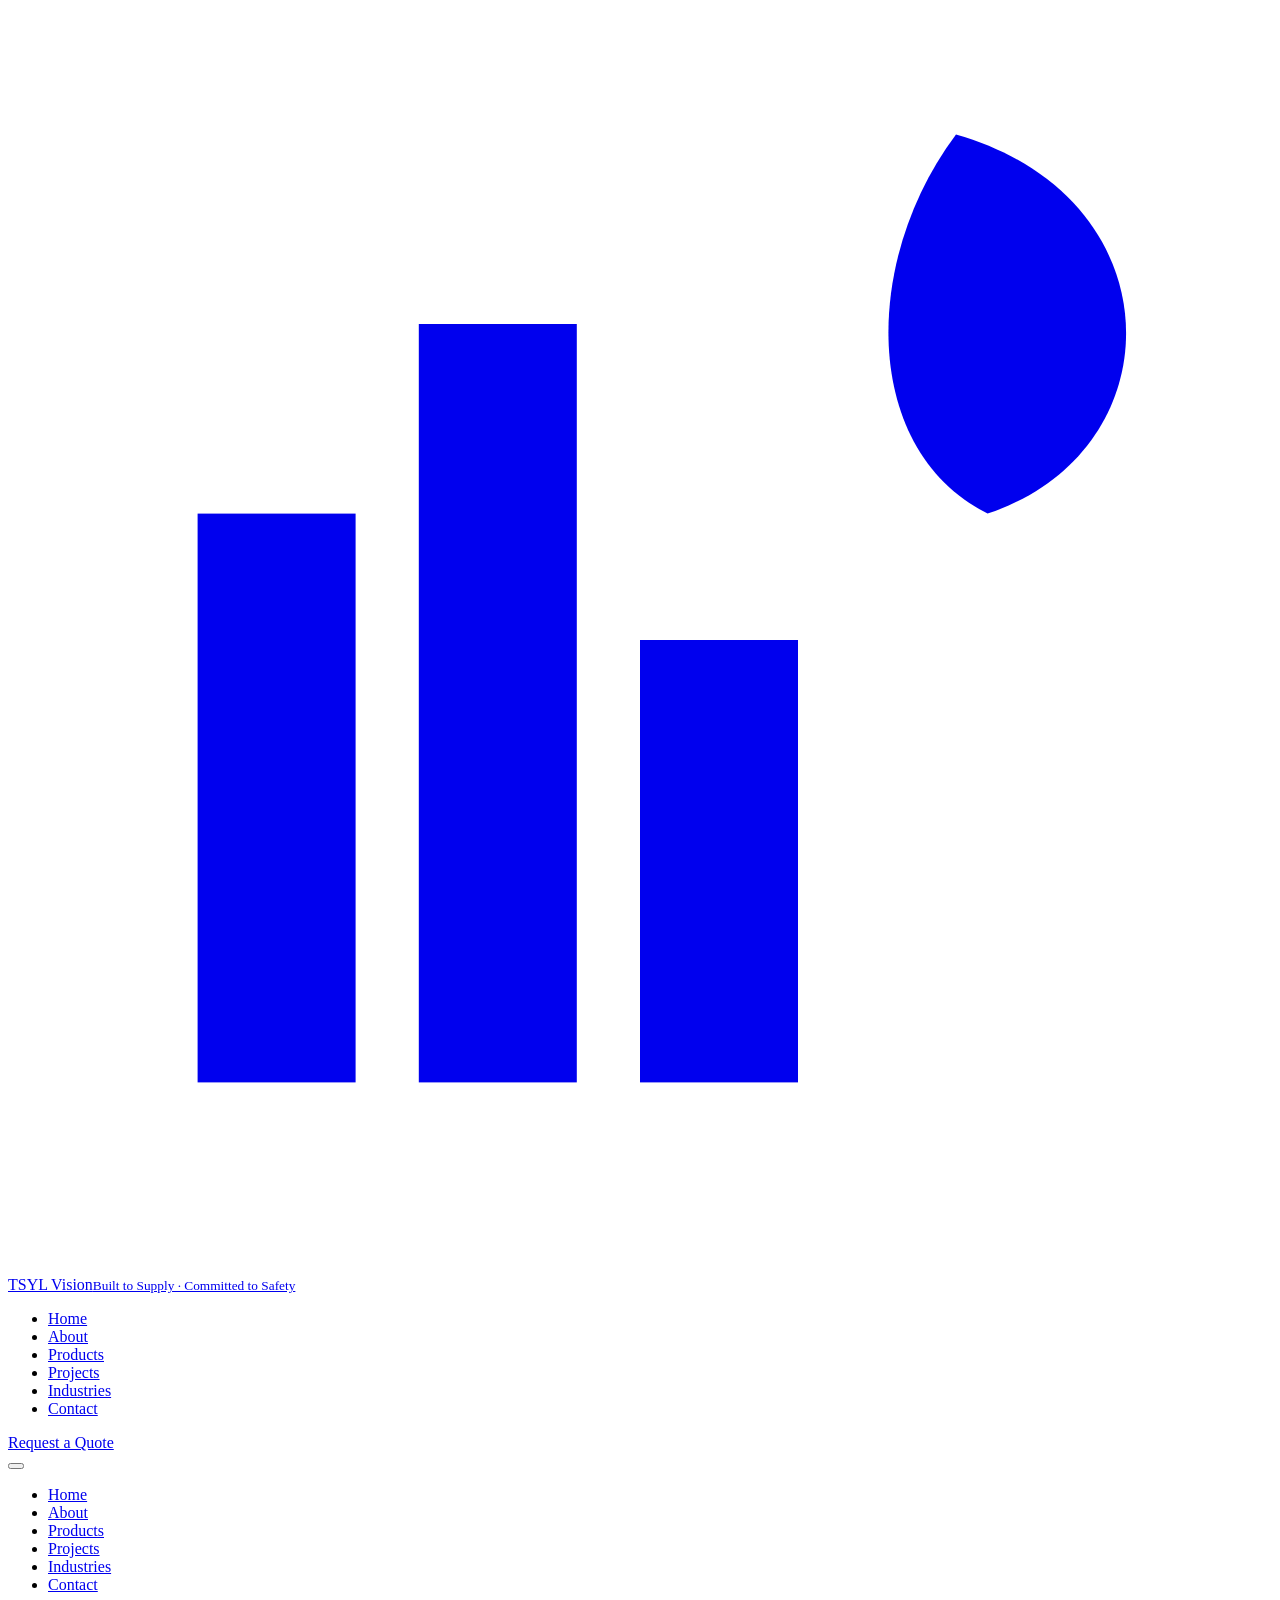
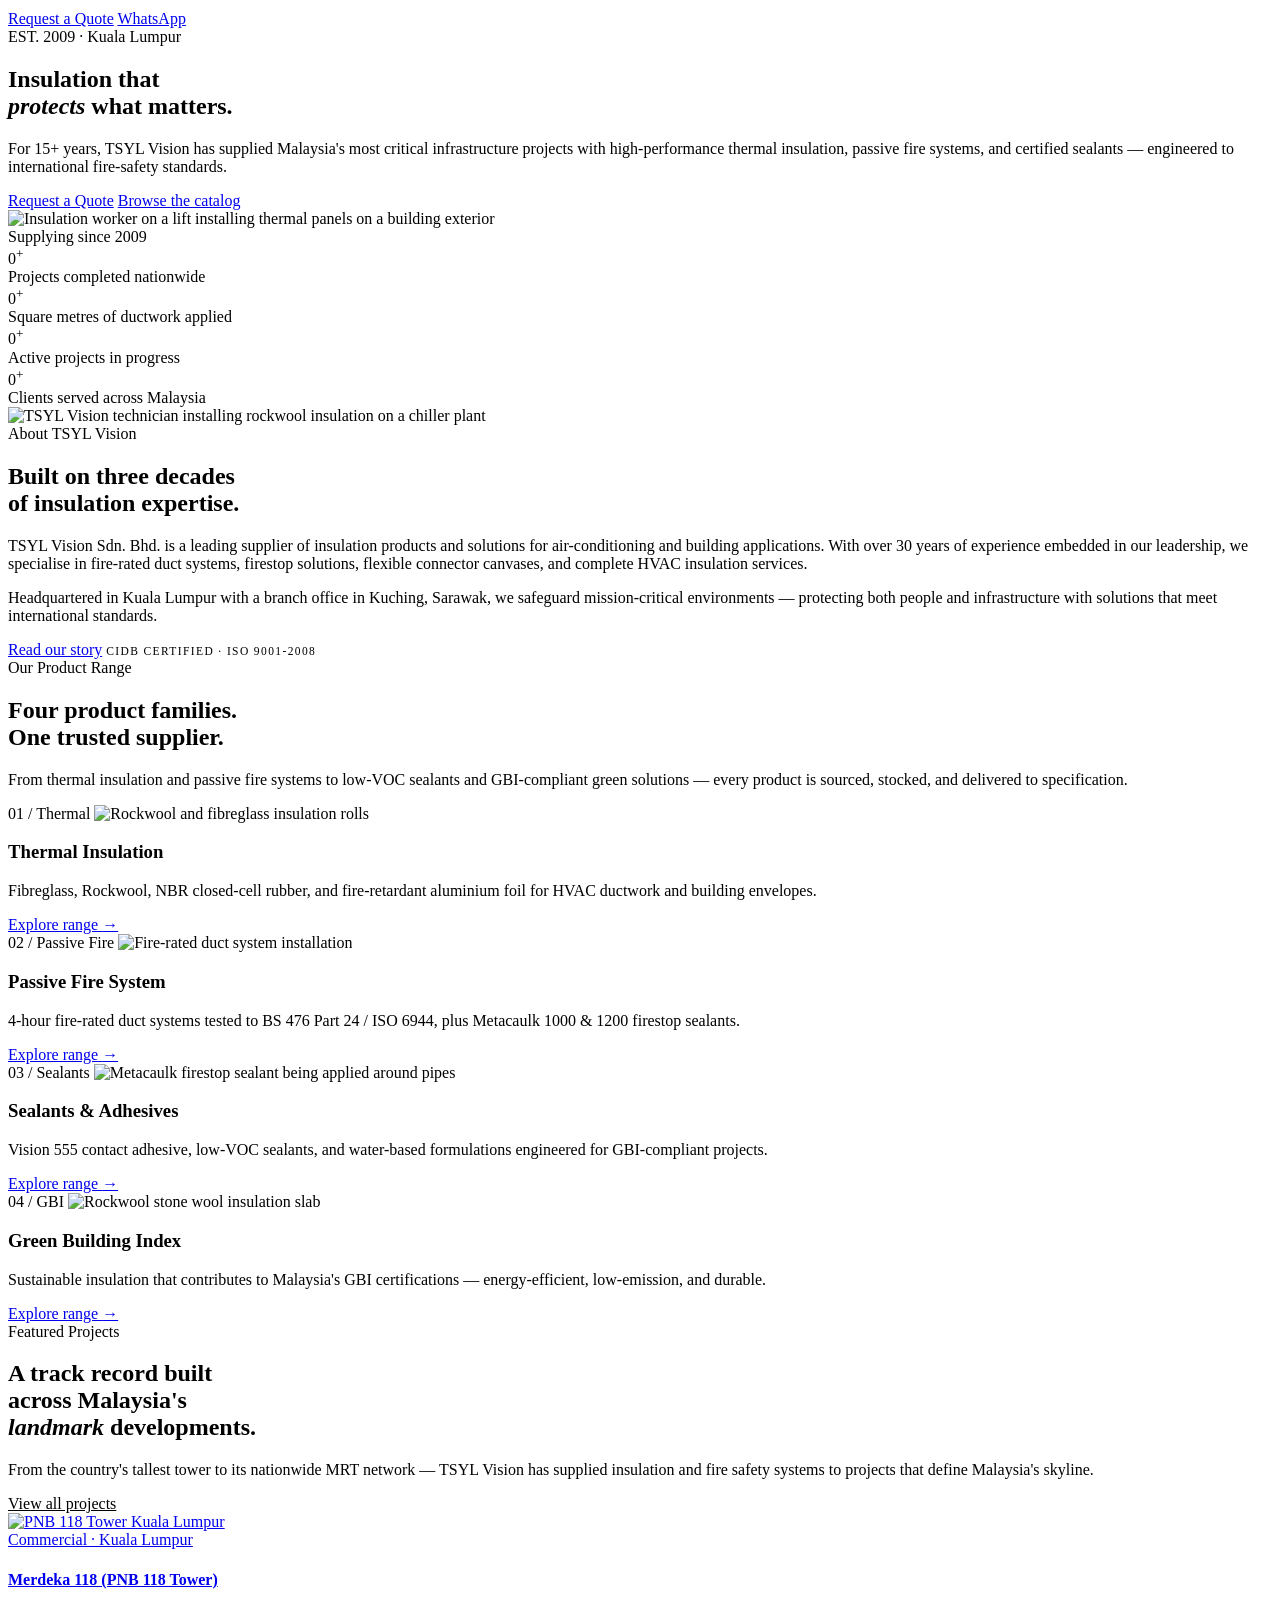
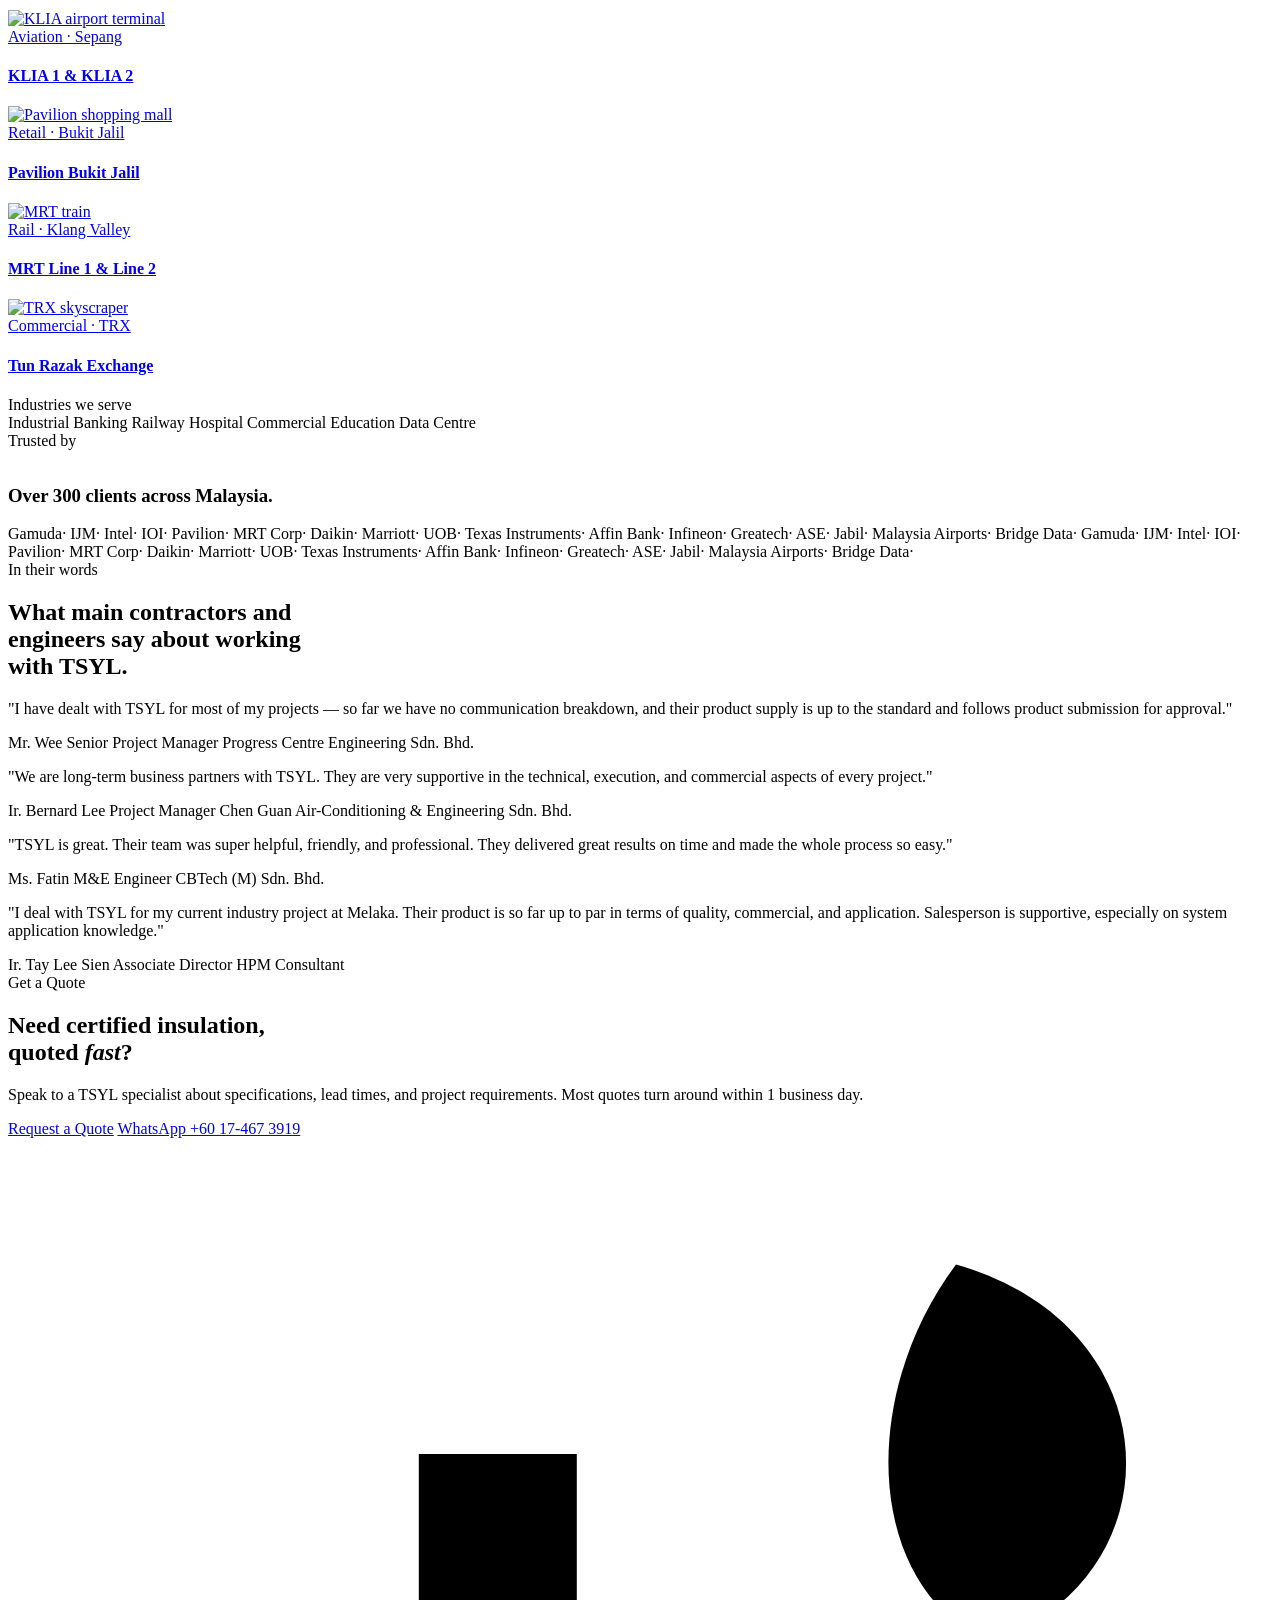
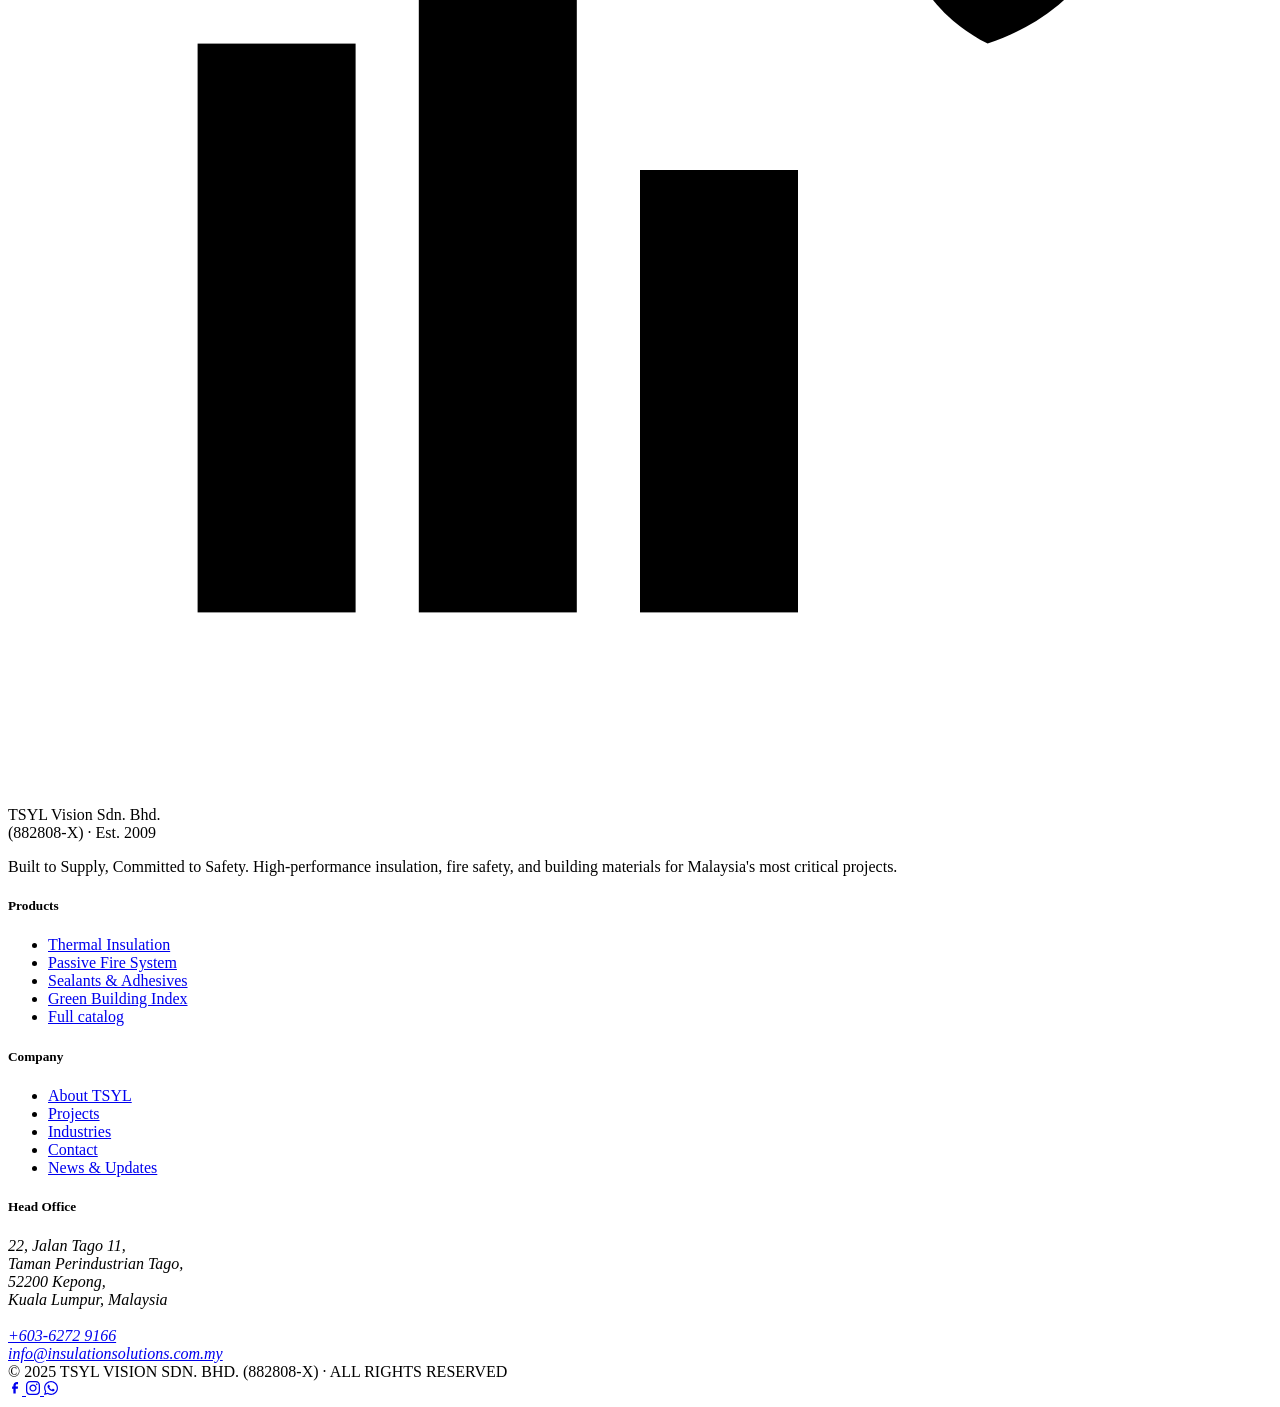
==== index.html @ 76578f97 "23/05/26 (Sat) - First Upload" ====
<!DOCTYPE html>
<html lang="en">
<head>
  <meta charset="UTF-8">
  <meta name="viewport" content="width=device-width, initial-scale=1.0">
  <title>TSYL Vision Sdn. Bhd. — Insulation, Fire Safety & Building Materials | Malaysia</title>
  <meta name="description" content="TSYL Vision Sdn. Bhd. supplies high-performance insulation, fire-rated duct systems, firestop sealants and building materials to Malaysia's largest infrastructure projects. Est. 2009.">
  <meta name="keywords" content="Insulation Malaysia, TSYL Vision, Fire Resistant Ductwork, Flexible Duct, Firestop Sealant, Rockwool, Fibreglass, HVAC Insulation">

  <link rel="preconnect" href="https://fonts.googleapis.com">
  <link rel="preconnect" href="https://fonts.gstatic.com" crossorigin>
  <link href="https://fonts.googleapis.com/css2?family=Fraunces:ital,opsz,wght,SOFT,WONK@0,9..144,400..700,30..100,0..1;1,9..144,400..700,30..100,0..1&family=JetBrains+Mono:wght@400;500&family=Manrope:wght@400;500;600;700&display=swap" rel="stylesheet">

  <link rel="stylesheet" href="assets/css/styles.css">
</head>
<body>

<!-- ============ NAV ============ -->
<nav class="nav" aria-label="Main navigation">
  <div class="nav-inner">
    <a href="index.html" class="nav-logo" aria-label="TSYL Vision — Home">
      <svg class="logo-mark" viewBox="0 0 40 40" xmlns="http://www.w3.org/2000/svg" style="color: var(--forest-deep)">
        <rect x="6" y="16" width="5" height="18" fill="currentColor"/>
        <rect x="13" y="10" width="5" height="24" fill="currentColor"/>
        <rect x="20" y="20" width="5" height="14" fill="currentColor"/>
        <path d="M30 4 C 37 6, 37 14, 31 16 C 27 14, 27 8, 30 4 Z" fill="currentColor"/>
      </svg>
      <span class="logo-text">TSYL Vision<small>Built to Supply · Committed to Safety</small></span>
    </a>
    <ul class="nav-links">
      <li><a href="index.html" class="nav-link active">Home</a></li>
      <li><a href="about.html" class="nav-link">About</a></li>
      <li><a href="products.html" class="nav-link">Products</a></li>
      <li><a href="projects.html" class="nav-link">Projects</a></li>
      <li><a href="industries.html" class="nav-link">Industries</a></li>
      <li><a href="contact.html" class="nav-link">Contact</a></li>
    </ul>
    <div class="nav-cta-wrap">
      <a href="contact.html" class="btn btn-primary btn-sm">Request a Quote</a>
    </div>
    <button class="nav-toggle" aria-label="Toggle menu" aria-expanded="false">
      <span></span><span></span><span></span>
    </button>
  </div>
</nav>

<div class="nav-drawer" aria-hidden="true">
  <ul class="nav-links" style="flex-direction: column; align-items: flex-start; gap: 0; width: 100%;">
    <li style="width:100%"><a href="index.html" class="nav-link active">Home</a></li>
    <li style="width:100%"><a href="about.html" class="nav-link">About</a></li>
    <li style="width:100%"><a href="products.html" class="nav-link">Products</a></li>
    <li style="width:100%"><a href="projects.html" class="nav-link">Projects</a></li>
    <li style="width:100%"><a href="industries.html" class="nav-link">Industries</a></li>
    <li style="width:100%"><a href="contact.html" class="nav-link">Contact</a></li>
  </ul>
  <div class="nav-cta-wrap">
    <a href="contact.html" class="btn btn-primary">Request a Quote</a>
    <a href="https://wa.me/60174673919" class="btn btn-outline">WhatsApp</a>
  </div>
</div>

<!-- ============ HERO ============ -->
<section class="hero">
  <div class="container">
    <div class="hero-grid">
      <div class="hero-text reveal">
        <div class="eyebrow hero-eyebrow">EST. 2009 · Kuala Lumpur</div>
        <h1 class="display">Insulation that<br><em>protects</em> what matters.</h1>
        <p class="hero-sub">For 15+ years, TSYL Vision has supplied Malaysia's most critical infrastructure projects with high-performance thermal insulation, passive fire systems, and certified sealants — engineered to international fire-safety standards.</p>
        <div class="hero-actions">
          <a href="contact.html" class="btn btn-primary btn-lg">Request a Quote</a>
          <a href="products.html" class="btn btn-ghost">Browse the catalog</a>
        </div>
      </div>
      <div class="hero-media reveal">
        <img src="https://images.unsplash.com/photo-1581094288338-2314dddb7ece?w=1200&auto=format&fit=crop&q=70" alt="Insulation worker on a lift installing thermal panels on a building exterior" loading="eager">
        <div class="badge">Supplying since 2009</div>
      </div>
    </div>
  </div>
</section>

<!-- ============ STATS ============ -->
<section class="stats-strip">
  <div class="container">
    <div class="stat">
      <div class="num"><span data-count="400" data-suffix="">0</span><sup>+</sup></div>
      <div class="label">Projects completed nationwide</div>
    </div>
    <div class="stat">
      <div class="num"><span data-count="100" data-suffix="K">0</span><sup>+</sup></div>
      <div class="label">Square metres of ductwork applied</div>
    </div>
    <div class="stat">
      <div class="num"><span data-count="30" data-suffix="">0</span><sup>+</sup></div>
      <div class="label">Active projects in progress</div>
    </div>
    <div class="stat">
      <div class="num"><span data-count="300" data-suffix="">0</span><sup>+</sup></div>
      <div class="label">Clients served across Malaysia</div>
    </div>
  </div>
</section>

<!-- ============ ABOUT PREVIEW ============ -->
<section class="section">
  <div class="container">
    <div class="split">
      <div class="split-media reveal">
        <img src="https://images.unsplash.com/photo-1581094288338-2314dddb7ece?w=900&auto=format&fit=crop&q=70" alt="TSYL Vision technician installing rockwool insulation on a chiller plant">
      </div>
      <div class="split-text reveal">
        <div class="eyebrow">About TSYL Vision</div>
        <h2 class="display">Built on three decades<br>of insulation expertise.</h2>
        <p>TSYL Vision Sdn. Bhd. is a leading supplier of insulation products and solutions for air-conditioning and building applications. With over 30 years of experience embedded in our leadership, we specialise in fire-rated duct systems, firestop solutions, flexible connector canvases, and complete HVAC insulation services.</p>
        <p>Headquartered in Kuala Lumpur with a branch office in Kuching, Sarawak, we safeguard mission-critical environments — protecting both people and infrastructure with solutions that meet international standards.</p>
        <div class="signature-row">
          <a href="about.html" class="btn btn-ghost">Read our story</a>
          <span style="font-family: var(--font-mono); font-size: .72rem; letter-spacing: .12em; color: var(--graphite); text-transform: uppercase;">CIDB Certified · ISO 9001-2008</span>
        </div>
      </div>
    </div>
  </div>
</section>

<!-- ============ PRODUCTS ============ -->
<section class="section products-band">
  <div class="container">
    <div class="products-header">
      <div class="reveal">
        <div class="eyebrow mb-3">Our Product Range</div>
        <h2 class="display">Four product families.<br>One trusted supplier.</h2>
      </div>
      <div class="reveal">
        <p class="lead">From thermal insulation and passive fire systems to low-VOC sealants and GBI-compliant green solutions — every product is sourced, stocked, and delivered to specification.</p>
      </div>
    </div>

    <div class="products-grid">
      <article class="product-card reveal">
        <div class="pc-media">
          <span class="pc-num">01 / Thermal</span>
          <img src="https://images.unsplash.com/photo-1504917595217-d4dc5ebe6122?w=700&auto=format&fit=crop&q=70" alt="Rockwool and fibreglass insulation rolls">
        </div>
        <div class="pc-body">
          <h3>Thermal Insulation</h3>
          <p>Fibreglass, Rockwool, NBR closed-cell rubber, and fire-retardant aluminium foil for HVAC ductwork and building envelopes.</p>
          <a href="products.html#thermal" class="pc-cta">Explore range <span>→</span></a>
        </div>
      </article>

      <article class="product-card reveal">
        <div class="pc-media">
          <span class="pc-num">02 / Passive Fire</span>
          <img src="https://tsylvision.com/wp-content/uploads/2025/03/TSYL-Home_Prod_Fire-Rated-Duct-System-1024x790.webp" alt="Fire-rated duct system installation">
        </div>
        <div class="pc-body">
          <h3>Passive Fire System</h3>
          <p>4-hour fire-rated duct systems tested to BS 476 Part 24 / ISO 6944, plus Metacaulk 1000 &amp; 1200 firestop sealants.</p>
          <a href="products.html#fire" class="pc-cta">Explore range <span>→</span></a>
        </div>
      </article>

      <article class="product-card reveal">
        <div class="pc-media">
          <span class="pc-num">03 / Sealants</span>
          <img src="https://tsylvision.com/wp-content/uploads/2025/03/TSYL-Home_Prod_Metacaulk10001200-1024x790.webp" alt="Metacaulk firestop sealant being applied around pipes">
        </div>
        <div class="pc-body">
          <h3>Sealants &amp; Adhesives</h3>
          <p>Vision 555 contact adhesive, low-VOC sealants, and water-based formulations engineered for GBI-compliant projects.</p>
          <a href="products.html#sealants" class="pc-cta">Explore range <span>→</span></a>
        </div>
      </article>

      <article class="product-card reveal">
        <div class="pc-media">
          <span class="pc-num">04 / GBI</span>
          <img src="https://tsylvision.com/wp-content/uploads/2024/12/s2-img4.png" alt="Rockwool stone wool insulation slab">
        </div>
        <div class="pc-body">
          <h3>Green Building Index</h3>
          <p>Sustainable insulation that contributes to Malaysia's GBI certifications — energy-efficient, low-emission, and durable.</p>
          <a href="products.html#gbi" class="pc-cta">Explore range <span>→</span></a>
        </div>
      </article>
    </div>
  </div>
</section>

<!-- ============ FEATURED PROJECTS ============ -->
<section class="section projects-feat">
  <div class="container">
    <div class="projects-header reveal">
      <div>
        <div class="eyebrow mb-3" style="color: var(--leaf);">Featured Projects</div>
        <h2 class="display">A track record built<br>across Malaysia's<br><em>landmark</em> developments.</h2>
      </div>
      <div>
        <p>From the country's tallest tower to its nationwide MRT network — TSYL Vision has supplied insulation and fire safety systems to projects that define Malaysia's skyline.</p>
        <a href="projects.html" class="btn btn-outline" style="margin-top: 1.5rem; border-color: var(--sage); color: var(--cream-light);">View all projects</a>
      </div>
    </div>

    <div class="proj-grid">
      <a class="proj tall reveal" href="projects.html">
        <img src="https://images.unsplash.com/photo-1486325212027-8081e485255e?w=1000&auto=format&fit=crop&q=70" alt="PNB 118 Tower Kuala Lumpur">
        <div class="proj-meta">
          <span class="cat">Commercial · Kuala Lumpur</span>
          <h4>Merdeka 118 (PNB 118 Tower)</h4>
        </div>
      </a>
      <a class="proj reveal" href="projects.html">
        <img src="https://images.unsplash.com/photo-1502920917128-1aa500764cbd?w=800&auto=format&fit=crop&q=70" alt="KLIA airport terminal">
        <div class="proj-meta">
          <span class="cat">Aviation · Sepang</span>
          <h4>KLIA 1 &amp; KLIA 2</h4>
        </div>
      </a>
      <a class="proj reveal" href="projects.html">
        <img src="https://images.unsplash.com/photo-1555529669-e69e7aa0ba9a?w=800&auto=format&fit=crop&q=70" alt="Pavilion shopping mall">
        <div class="proj-meta">
          <span class="cat">Retail · Bukit Jalil</span>
          <h4>Pavilion Bukit Jalil</h4>
        </div>
      </a>
      <a class="proj reveal" href="projects.html">
        <img src="https://images.unsplash.com/photo-1474487548417-781cb71495f3?w=800&auto=format&fit=crop&q=70" alt="MRT train">
        <div class="proj-meta">
          <span class="cat">Rail · Klang Valley</span>
          <h4>MRT Line 1 &amp; Line 2</h4>
        </div>
      </a>
      <a class="proj reveal" href="projects.html">
        <img src="https://images.unsplash.com/photo-1577985043696-8bd54d9f093f?w=800&auto=format&fit=crop&q=70" alt="TRX skyscraper">
        <div class="proj-meta">
          <span class="cat">Commercial · TRX</span>
          <h4>Tun Razak Exchange</h4>
        </div>
      </a>
    </div>
  </div>
</section>

<!-- ============ INDUSTRIES STRIP ============ -->
<section class="industries-strip">
  <div class="container">
    <div class="text-center mb-4 reveal">
      <div class="eyebrow" style="justify-content: center; display: inline-flex;">Industries we serve</div>
    </div>
    <div class="industries-list reveal">
      <span class="italic">Industrial</span><span class="dot"></span>
      <span class="italic">Banking</span><span class="dot"></span>
      <span class="italic">Railway</span><span class="dot"></span>
      <span class="italic">Hospital</span><span class="dot"></span>
      <span class="italic">Commercial</span><span class="dot"></span>
      <span class="italic">Education</span><span class="dot"></span>
      <span class="italic">Data Centre</span>
    </div>
  </div>
</section>

<!-- ============ CLIENT MARQUEE ============ -->
<section class="clients">
  <div class="container">
    <div class="clients-head reveal">
      <div class="eyebrow" style="justify-content: center; display: inline-flex; margin-bottom: 1rem;">Trusted by</div>
      <h3 class="display" style="color: var(--forest-deep);">Over 300 clients across Malaysia.</h3>
    </div>
  </div>
  <div class="marquee">
    <div class="marquee-track">
      <span>Gamuda</span><span>·</span>
      <span>IJM</span><span>·</span>
      <span>Intel</span><span>·</span>
      <span>IOI</span><span>·</span>
      <span>Pavilion</span><span>·</span>
      <span>MRT Corp</span><span>·</span>
      <span>Daikin</span><span>·</span>
      <span>Marriott</span><span>·</span>
      <span>UOB</span><span>·</span>
      <span>Texas Instruments</span><span>·</span>
      <span>Affin Bank</span><span>·</span>
      <span>Infineon</span><span>·</span>
      <span>Greatech</span><span>·</span>
      <span>ASE</span><span>·</span>
      <span>Jabil</span><span>·</span>
      <span>Malaysia Airports</span><span>·</span>
      <span>Bridge Data</span><span>·</span>
      <!-- duplicate for seamless loop -->
      <span>Gamuda</span><span>·</span>
      <span>IJM</span><span>·</span>
      <span>Intel</span><span>·</span>
      <span>IOI</span><span>·</span>
      <span>Pavilion</span><span>·</span>
      <span>MRT Corp</span><span>·</span>
      <span>Daikin</span><span>·</span>
      <span>Marriott</span><span>·</span>
      <span>UOB</span><span>·</span>
      <span>Texas Instruments</span><span>·</span>
      <span>Affin Bank</span><span>·</span>
      <span>Infineon</span><span>·</span>
      <span>Greatech</span><span>·</span>
      <span>ASE</span><span>·</span>
      <span>Jabil</span><span>·</span>
      <span>Malaysia Airports</span><span>·</span>
      <span>Bridge Data</span><span>·</span>
    </div>
  </div>
</section>

<!-- ============ TESTIMONIALS ============ -->
<section class="testi-section">
  <div class="container">
    <div class="reveal" style="max-width: 60ch;">
      <div class="eyebrow mb-3">In their words</div>
      <h2 class="display" style="color: var(--forest-deep);">What main contractors and<br>engineers say about working<br>with TSYL.</h2>
    </div>
    <div class="testi-grid">
      <div class="testi reveal">
        <p class="testi-body">"I have dealt with TSYL for most of my projects — so far we have no communication breakdown, and their product supply is up to the standard and follows product submission for approval."</p>
        <div class="testi-author">
          <span class="name">Mr. Wee</span>
          <span class="role">Senior Project Manager</span>
          <span class="co">Progress Centre Engineering Sdn. Bhd.</span>
        </div>
      </div>
      <div class="testi reveal">
        <p class="testi-body">"We are long-term business partners with TSYL. They are very supportive in the technical, execution, and commercial aspects of every project."</p>
        <div class="testi-author">
          <span class="name">Ir. Bernard Lee</span>
          <span class="role">Project Manager</span>
          <span class="co">Chen Guan Air-Conditioning &amp; Engineering Sdn. Bhd.</span>
        </div>
      </div>
      <div class="testi reveal">
        <p class="testi-body">"TSYL is great. Their team was super helpful, friendly, and professional. They delivered great results on time and made the whole process so easy."</p>
        <div class="testi-author">
          <span class="name">Ms. Fatin</span>
          <span class="role">M&amp;E Engineer</span>
          <span class="co">CBTech (M) Sdn. Bhd.</span>
        </div>
      </div>
      <div class="testi reveal">
        <p class="testi-body">"I deal with TSYL for my current industry project at Melaka. Their product is so far up to par in terms of quality, commercial, and application. Salesperson is supportive, especially on system application knowledge."</p>
        <div class="testi-author">
          <span class="name">Ir. Tay Lee Sien</span>
          <span class="role">Associate Director</span>
          <span class="co">HPM Consultant</span>
        </div>
      </div>
    </div>
  </div>
</section>

<!-- ============ CTA BANNER ============ -->
<section class="cta-banner">
  <div class="container">
    <div class="cta-banner-inner">
      <div class="reveal">
        <div class="eyebrow mb-3" style="color: var(--leaf);">Get a Quote</div>
        <h2 class="display">Need certified insulation,<br>quoted <em>fast</em>?</h2>
        <p>Speak to a TSYL specialist about specifications, lead times, and project requirements. Most quotes turn around within 1 business day.</p>
      </div>
      <div class="cta-banner-side reveal">
        <a href="contact.html" class="btn btn-primary btn-lg">Request a Quote</a>
        <a href="https://wa.me/60174673919" class="btn btn-outline btn-lg">WhatsApp +60 17-467 3919</a>
      </div>
    </div>
  </div>
</section>

<!-- ============ FOOTER ============ -->
<footer class="footer">
  <div class="container">
    <div class="footer-grid">
      <div class="footer-brand">
        <svg class="logo-mark" viewBox="0 0 40 40" xmlns="http://www.w3.org/2000/svg" style="color: var(--leaf)">
          <rect x="6" y="16" width="5" height="18" fill="currentColor"/>
          <rect x="13" y="10" width="5" height="24" fill="currentColor"/>
          <rect x="20" y="20" width="5" height="14" fill="currentColor"/>
          <path d="M30 4 C 37 6, 37 14, 31 16 C 27 14, 27 8, 30 4 Z" fill="currentColor"/>
        </svg>
        <div class="logo-text">TSYL Vision Sdn. Bhd.</div>
        <div class="reg">(882808-X) · Est. 2009</div>
        <p>Built to Supply, Committed to Safety. High-performance insulation, fire safety, and building materials for Malaysia's most critical projects.</p>
      </div>
      <div class="footer-col">
        <h5>Products</h5>
        <ul>
          <li><a href="products.html#thermal">Thermal Insulation</a></li>
          <li><a href="products.html#fire">Passive Fire System</a></li>
          <li><a href="products.html#sealants">Sealants &amp; Adhesives</a></li>
          <li><a href="products.html#gbi">Green Building Index</a></li>
          <li><a href="products.html">Full catalog</a></li>
        </ul>
      </div>
      <div class="footer-col">
        <h5>Company</h5>
        <ul>
          <li><a href="about.html">About TSYL</a></li>
          <li><a href="projects.html">Projects</a></li>
          <li><a href="industries.html">Industries</a></li>
          <li><a href="contact.html">Contact</a></li>
          <li><a href="https://www.facebook.com/TSYLVision">News &amp; Updates</a></li>
        </ul>
      </div>
      <div class="footer-col">
        <h5>Head Office</h5>
        <address>
          22, Jalan Tago 11,<br>
          Taman Perindustrian Tago,<br>
          52200 Kepong,<br>
          Kuala Lumpur, Malaysia<br><br>
          <a href="tel:+60362729166">+603-6272 9166</a><br>
          <a href="mailto:info@insulationsolutions.com.my">info@insulationsolutions.com.my</a>
        </address>
      </div>
    </div>
    <div class="footer-bottom">
      <div>© 2025 TSYL VISION SDN. BHD. (882808-X) · ALL RIGHTS RESERVED</div>
      <div class="footer-socials">
        <a href="https://www.facebook.com/TSYLVision" aria-label="Facebook">
          <svg width="14" height="14" viewBox="0 0 24 24" fill="currentColor"><path d="M9.198 21.5h4v-8.01h3.604l.396-3.98h-4V7.5c0-1.103.897-2 2-2h2v-4h-2c-3.309 0-6 2.691-6 6v2.01h-2l-.396 3.98h2.396v8.01z"/></svg>
        </a>
        <a href="https://www.instagram.com/tsylvision/" aria-label="Instagram">
          <svg width="14" height="14" viewBox="0 0 24 24" fill="currentColor"><path d="M12 2.163c3.204 0 3.584.012 4.85.07 3.252.148 4.771 1.691 4.919 4.919.058 1.265.069 1.645.069 4.849 0 3.205-.012 3.584-.069 4.849-.149 3.225-1.664 4.771-4.919 4.919-1.266.058-1.644.07-4.85.07-3.204 0-3.584-.012-4.849-.07-3.26-.149-4.771-1.699-4.919-4.92-.058-1.265-.07-1.644-.07-4.849 0-3.204.013-3.583.07-4.849.149-3.227 1.664-4.771 4.919-4.919 1.266-.057 1.645-.069 4.849-.069zm0-2.163c-3.259 0-3.667.014-4.947.072-4.358.2-6.78 2.618-6.98 6.98-.059 1.281-.073 1.689-.073 4.948 0 3.259.014 3.668.072 4.948.2 4.358 2.618 6.78 6.98 6.98 1.281.058 1.689.072 4.948.072 3.259 0 3.668-.014 4.948-.072 4.354-.2 6.782-2.618 6.979-6.98.059-1.28.073-1.689.073-4.948 0-3.259-.014-3.667-.072-4.947-.196-4.354-2.617-6.78-6.979-6.98-1.281-.059-1.69-.073-4.949-.073zm0 5.838c-3.403 0-6.162 2.759-6.162 6.162s2.759 6.163 6.162 6.163 6.162-2.759 6.162-6.163c0-3.403-2.759-6.162-6.162-6.162zm0 10.162c-2.209 0-4-1.79-4-4 0-2.209 1.791-4 4-4s4 1.791 4 4c0 2.21-1.791 4-4 4zm6.406-11.845c-.796 0-1.441.645-1.441 1.44s.645 1.44 1.441 1.44c.795 0 1.439-.645 1.439-1.44s-.644-1.44-1.439-1.44z"/></svg>
        </a>
        <a href="https://wa.me/60174673919" aria-label="WhatsApp">
          <svg width="14" height="14" viewBox="0 0 24 24" fill="currentColor"><path d="M.057 24l1.687-6.163c-1.041-1.804-1.588-3.849-1.587-5.946.003-6.556 5.338-11.891 11.893-11.891 3.181.001 6.167 1.24 8.413 3.488 2.245 2.248 3.481 5.236 3.48 8.414-.003 6.557-5.338 11.892-11.893 11.892-1.99-.001-3.951-.5-5.688-1.448l-6.305 1.654zm6.597-3.807c1.676.995 3.276 1.591 5.392 1.592 5.448 0 9.886-4.434 9.889-9.885.002-5.462-4.415-9.89-9.881-9.892-5.452 0-9.887 4.434-9.889 9.884-.001 2.225.651 3.891 1.746 5.634l-.999 3.648 3.742-.981zm11.387-5.464c-.074-.124-.272-.198-.57-.347-.297-.149-1.758-.868-2.031-.967-.272-.099-.47-.149-.669.149-.198.297-.768.967-.941 1.165-.173.198-.347.223-.644.074-.297-.149-1.255-.462-2.39-1.475-.883-.788-1.48-1.761-1.653-2.059-.173-.297-.018-.458.13-.606.134-.133.297-.347.446-.521.151-.172.2-.296.3-.495.099-.198.05-.372-.025-.521-.075-.148-.669-1.611-.916-2.206-.242-.579-.487-.501-.669-.51l-.57-.01c-.198 0-.52.074-.792.372s-1.04 1.016-1.04 2.479 1.065 2.876 1.213 3.074c.149.198 2.095 3.2 5.076 4.487.709.306 1.263.489 1.694.626.712.226 1.36.194 1.872.118.571-.085 1.758-.719 2.006-1.413.248-.694.248-1.289.173-1.413z"/></svg>
        </a>
      </div>
    </div>
  </div>
</footer>

<script src="assets/js/main.js"></script>
</body>
</html>
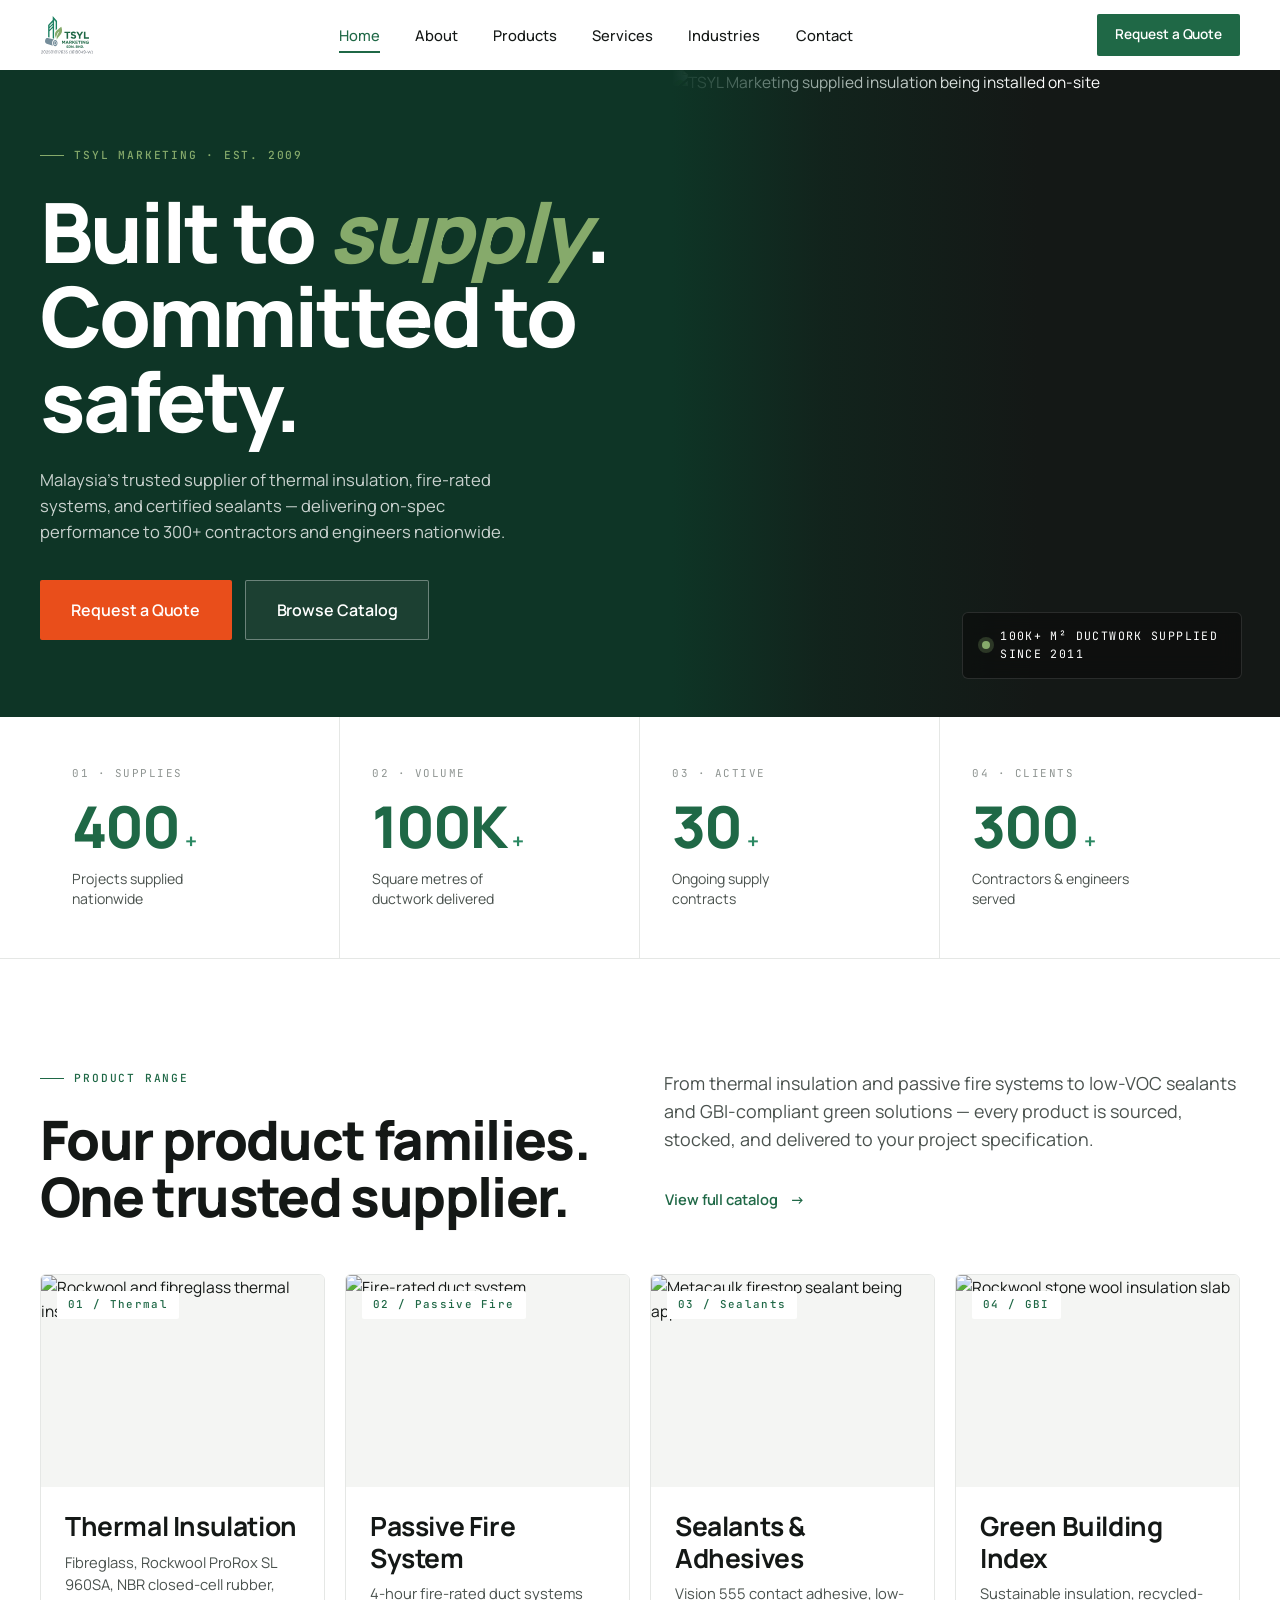
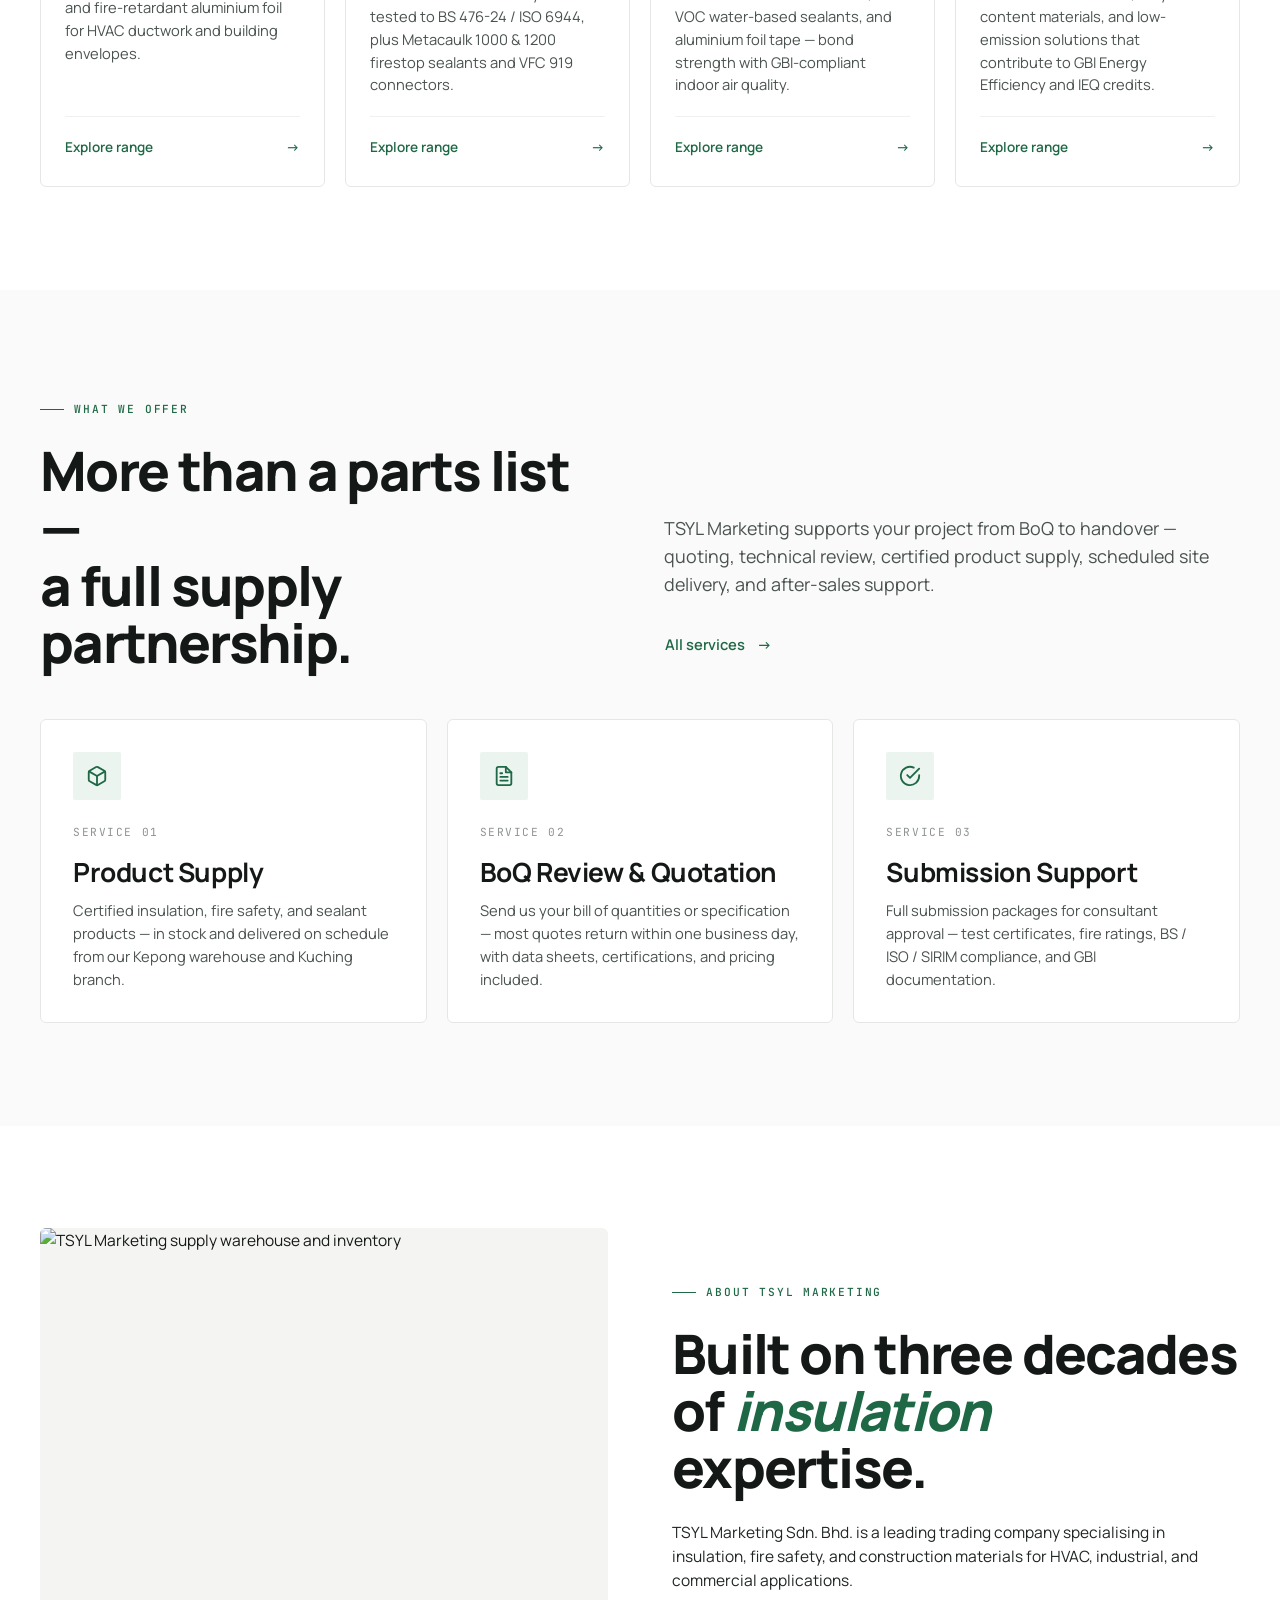
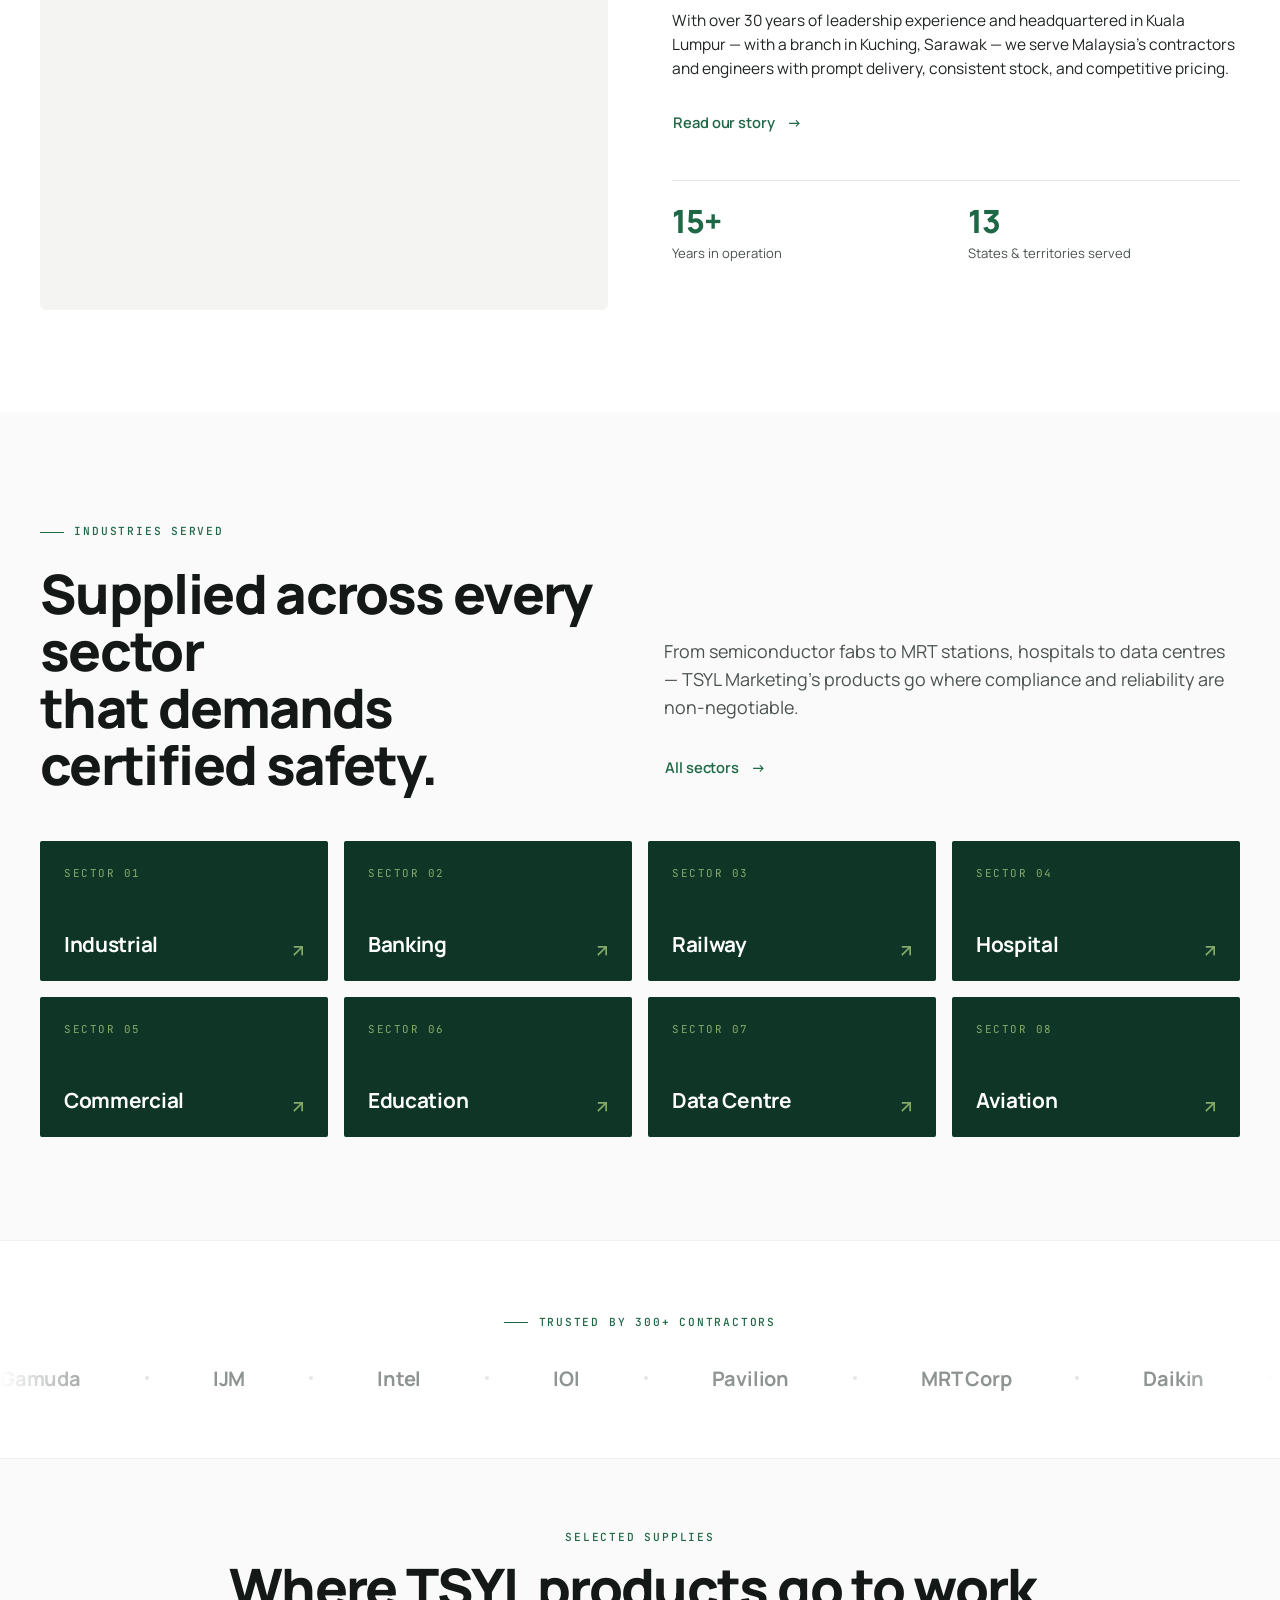
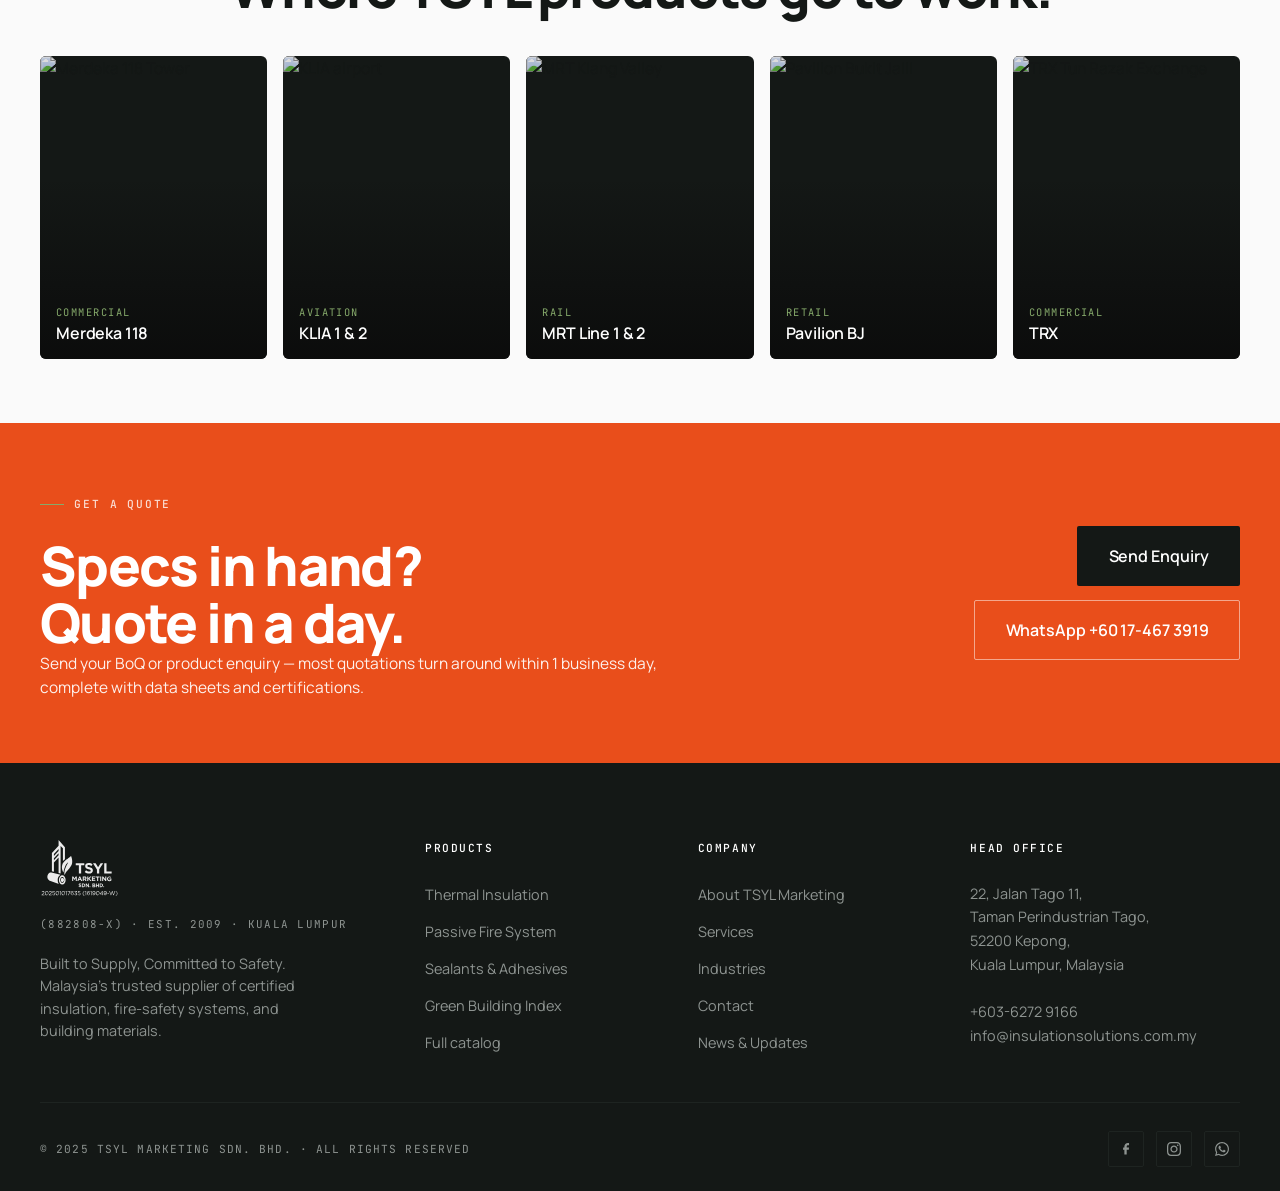
==== commit fcebb4a3: "23/05/26 (Sat) - Revision #01 Update on font choice, colour palette and UIUX basic refinements." ====
--- a/index.html
+++ b/index.html
@@ -3,13 +3,13 @@
 <head>
   <meta charset="UTF-8">
   <meta name="viewport" content="width=device-width, initial-scale=1.0">
-  <title>TSYL Vision Sdn. Bhd. — Insulation, Fire Safety & Building Materials | Malaysia</title>
-  <meta name="description" content="TSYL Vision Sdn. Bhd. supplies high-performance insulation, fire-rated duct systems, firestop sealants and building materials to Malaysia's largest infrastructure projects. Est. 2009.">
-  <meta name="keywords" content="Insulation Malaysia, TSYL Vision, Fire Resistant Ductwork, Flexible Duct, Firestop Sealant, Rockwool, Fibreglass, HVAC Insulation">
+  <title>TSYL Marketing Sdn. Bhd. — Industrial Insulation &amp; Fire Safety Supply | Malaysia</title>
+  <meta name="description" content="TSYL Marketing supplies certified thermal insulation, passive fire systems, sealants and building materials to Malaysian contractors and engineers. Est. 2009.">
+  <meta name="keywords" content="Insulation Supply Malaysia, TSYL Marketing, Thermal Insulation Supplier, Fire-rated Ductwork, Firestop Sealant, Rockwool Supplier, Industrial Insulation">
 
   <link rel="preconnect" href="https://fonts.googleapis.com">
   <link rel="preconnect" href="https://fonts.gstatic.com" crossorigin>
-  <link href="https://fonts.googleapis.com/css2?family=Fraunces:ital,opsz,wght,SOFT,WONK@0,9..144,400..700,30..100,0..1;1,9..144,400..700,30..100,0..1&family=JetBrains+Mono:wght@400;500&family=Manrope:wght@400;500;600;700&display=swap" rel="stylesheet">
+  <link href="https://fonts.googleapis.com/css2?family=JetBrains+Mono:wght@400;500&family=Manrope:wght@300;400;500;600;700;800&display=swap" rel="stylesheet">
 
   <link rel="stylesheet" href="assets/css/styles.css">
 </head>
@@ -18,20 +18,14 @@
 <!-- ============ NAV ============ -->
 <nav class="nav" aria-label="Main navigation">
   <div class="nav-inner">
-    <a href="index.html" class="nav-logo" aria-label="TSYL Vision — Home">
-      <svg class="logo-mark" viewBox="0 0 40 40" xmlns="http://www.w3.org/2000/svg" style="color: var(--forest-deep)">
-        <rect x="6" y="16" width="5" height="18" fill="currentColor"/>
-        <rect x="13" y="10" width="5" height="24" fill="currentColor"/>
-        <rect x="20" y="20" width="5" height="14" fill="currentColor"/>
-        <path d="M30 4 C 37 6, 37 14, 31 16 C 27 14, 27 8, 30 4 Z" fill="currentColor"/>
-      </svg>
-      <span class="logo-text">TSYL Vision<small>Built to Supply · Committed to Safety</small></span>
+    <a href="index.html" class="nav-logo" aria-label="TSYL Marketing — Home">
+      <img src="assets/img/logo.svg" alt="TSYL Marketing Sdn. Bhd.">
     </a>
     <ul class="nav-links">
       <li><a href="index.html" class="nav-link active">Home</a></li>
       <li><a href="about.html" class="nav-link">About</a></li>
       <li><a href="products.html" class="nav-link">Products</a></li>
-      <li><a href="projects.html" class="nav-link">Projects</a></li>
+      <li><a href="services.html" class="nav-link">Services</a></li>
       <li><a href="industries.html" class="nav-link">Industries</a></li>
       <li><a href="contact.html" class="nav-link">Contact</a></li>
     </ul>
@@ -49,7 +43,7 @@
     <li style="width:100%"><a href="index.html" class="nav-link active">Home</a></li>
     <li style="width:100%"><a href="about.html" class="nav-link">About</a></li>
     <li style="width:100%"><a href="products.html" class="nav-link">Products</a></li>
-    <li style="width:100%"><a href="projects.html" class="nav-link">Projects</a></li>
+    <li style="width:100%"><a href="services.html" class="nav-link">Services</a></li>
     <li style="width:100%"><a href="industries.html" class="nav-link">Industries</a></li>
     <li style="width:100%"><a href="contact.html" class="nav-link">Contact</a></li>
   </ul>
@@ -61,78 +55,62 @@
 
 <!-- ============ HERO ============ -->
 <section class="hero">
-  <div class="container">
-    <div class="hero-grid">
-      <div class="hero-text reveal">
-        <div class="eyebrow hero-eyebrow">EST. 2009 · Kuala Lumpur</div>
-        <h1 class="display">Insulation that<br><em>protects</em> what matters.</h1>
-        <p class="hero-sub">For 15+ years, TSYL Vision has supplied Malaysia's most critical infrastructure projects with high-performance thermal insulation, passive fire systems, and certified sealants — engineered to international fire-safety standards.</p>
-        <div class="hero-actions">
-          <a href="contact.html" class="btn btn-primary btn-lg">Request a Quote</a>
-          <a href="products.html" class="btn btn-ghost">Browse the catalog</a>
-        </div>
-      </div>
-      <div class="hero-media reveal">
-        <img src="https://images.unsplash.com/photo-1581094288338-2314dddb7ece?w=1200&auto=format&fit=crop&q=70" alt="Insulation worker on a lift installing thermal panels on a building exterior" loading="eager">
-        <div class="badge">Supplying since 2009</div>
-      </div>
-    </div>
-  </div>
-</section>
-
-<!-- ============ STATS ============ -->
-<section class="stats-strip">
-  <div class="container">
-    <div class="stat">
-      <div class="num"><span data-count="400" data-suffix="">0</span><sup>+</sup></div>
-      <div class="label">Projects completed nationwide</div>
-    </div>
-    <div class="stat">
-      <div class="num"><span data-count="100" data-suffix="K">0</span><sup>+</sup></div>
-      <div class="label">Square metres of ductwork applied</div>
-    </div>
-    <div class="stat">
-      <div class="num"><span data-count="30" data-suffix="">0</span><sup>+</sup></div>
-      <div class="label">Active projects in progress</div>
-    </div>
-    <div class="stat">
-      <div class="num"><span data-count="300" data-suffix="">0</span><sup>+</sup></div>
-      <div class="label">Clients served across Malaysia</div>
-    </div>
-  </div>
-</section>
-
-<!-- ============ ABOUT PREVIEW ============ -->
+  <div class="hero-inner">
+    <div class="hero-text">
+      <div class="eyebrow on-dark">TSYL Marketing · Est. 2009</div>
+      <h1>Built to <span class="italic">supply</span>.<br>Committed to safety.</h1>
+      <p class="hero-sub">Malaysia's trusted supplier of thermal insulation, fire-rated systems, and certified sealants — delivering on-spec performance to 300+ contractors and engineers nationwide.</p>
+      <div class="hero-actions">
+        <a href="contact.html" class="btn btn-orange btn-lg">Request a Quote</a>
+        <a href="products.html" class="btn btn-outline-light btn-lg">Browse Catalog</a>
+      </div>
+    </div>
+    <div class="hero-media">
+      <img src="https://images.unsplash.com/photo-1581094288338-2314dddb7ece?w=1400&auto=format&fit=crop&q=70" alt="TSYL Marketing supplied insulation being installed on-site">
+      <div class="hero-tag">100K+ m² ductwork supplied since 2011</div>
+    </div>
+  </div>
+</section>
+
+<!-- ============ STATS BAND ============ -->
+<section class="stats-band">
+  <div class="container">
+    <div class="stats-grid">
+      <div class="stat-cell">
+        <div class="stat-eyebrow">01 · Supplies</div>
+        <div class="stat-num"><span data-count="400" data-suffix="">0</span><sup>+</sup></div>
+        <div class="stat-label">Projects supplied nationwide</div>
+      </div>
+      <div class="stat-cell">
+        <div class="stat-eyebrow">02 · Volume</div>
+        <div class="stat-num"><span data-count="100" data-suffix="K">0</span><sup>+</sup></div>
+        <div class="stat-label">Square metres of ductwork delivered</div>
+      </div>
+      <div class="stat-cell">
+        <div class="stat-eyebrow">03 · Active</div>
+        <div class="stat-num"><span data-count="30" data-suffix="">0</span><sup>+</sup></div>
+        <div class="stat-label">Ongoing supply contracts</div>
+      </div>
+      <div class="stat-cell">
+        <div class="stat-eyebrow">04 · Clients</div>
+        <div class="stat-num"><span data-count="300" data-suffix="">0</span><sup>+</sup></div>
+        <div class="stat-label">Contractors &amp; engineers served</div>
+      </div>
+    </div>
+  </div>
+</section>
+
+<!-- ============ PRODUCT RANGE ============ -->
 <section class="section">
   <div class="container">
-    <div class="split">
-      <div class="split-media reveal">
-        <img src="https://images.unsplash.com/photo-1581094288338-2314dddb7ece?w=900&auto=format&fit=crop&q=70" alt="TSYL Vision technician installing rockwool insulation on a chiller plant">
-      </div>
-      <div class="split-text reveal">
-        <div class="eyebrow">About TSYL Vision</div>
-        <h2 class="display">Built on three decades<br>of insulation expertise.</h2>
-        <p>TSYL Vision Sdn. Bhd. is a leading supplier of insulation products and solutions for air-conditioning and building applications. With over 30 years of experience embedded in our leadership, we specialise in fire-rated duct systems, firestop solutions, flexible connector canvases, and complete HVAC insulation services.</p>
-        <p>Headquartered in Kuala Lumpur with a branch office in Kuching, Sarawak, we safeguard mission-critical environments — protecting both people and infrastructure with solutions that meet international standards.</p>
-        <div class="signature-row">
-          <a href="about.html" class="btn btn-ghost">Read our story</a>
-          <span style="font-family: var(--font-mono); font-size: .72rem; letter-spacing: .12em; color: var(--graphite); text-transform: uppercase;">CIDB Certified · ISO 9001-2008</span>
-        </div>
-      </div>
-    </div>
-  </div>
-</section>
-
-<!-- ============ PRODUCTS ============ -->
-<section class="section products-band">
-  <div class="container">
     <div class="products-header">
       <div class="reveal">
-        <div class="eyebrow mb-3">Our Product Range</div>
-        <h2 class="display">Four product families.<br>One trusted supplier.</h2>
-      </div>
-      <div class="reveal">
-        <p class="lead">From thermal insulation and passive fire systems to low-VOC sealants and GBI-compliant green solutions — every product is sourced, stocked, and delivered to specification.</p>
+        <div class="eyebrow mb-3">Product Range</div>
+        <h2>Four product families.<br>One trusted supplier.</h2>
+      </div>
+      <div class="reveal">
+        <p class="lead">From thermal insulation and passive fire systems to low-VOC sealants and GBI-compliant green solutions — every product is sourced, stocked, and delivered to your project specification.</p>
+        <a href="products.html" class="btn btn-ghost" style="margin-top: 1.25rem;">View full catalog</a>
       </div>
     </div>
 
@@ -140,11 +118,11 @@
       <article class="product-card reveal">
         <div class="pc-media">
           <span class="pc-num">01 / Thermal</span>
-          <img src="https://images.unsplash.com/photo-1504917595217-d4dc5ebe6122?w=700&auto=format&fit=crop&q=70" alt="Rockwool and fibreglass insulation rolls">
+          <img src="https://images.unsplash.com/photo-1504917595217-d4dc5ebe6122?w=700&auto=format&fit=crop&q=70" alt="Rockwool and fibreglass thermal insulation">
         </div>
         <div class="pc-body">
           <h3>Thermal Insulation</h3>
-          <p>Fibreglass, Rockwool, NBR closed-cell rubber, and fire-retardant aluminium foil for HVAC ductwork and building envelopes.</p>
+          <p>Fibreglass, Rockwool ProRox SL 960SA, NBR closed-cell rubber, and fire-retardant aluminium foil for HVAC ductwork and building envelopes.</p>
           <a href="products.html#thermal" class="pc-cta">Explore range <span>→</span></a>
         </div>
       </article>
@@ -152,11 +130,11 @@
       <article class="product-card reveal">
         <div class="pc-media">
           <span class="pc-num">02 / Passive Fire</span>
-          <img src="https://tsylvision.com/wp-content/uploads/2025/03/TSYL-Home_Prod_Fire-Rated-Duct-System-1024x790.webp" alt="Fire-rated duct system installation">
+          <img src="https://tsylvision.com/wp-content/uploads/2025/03/TSYL-Home_Prod_Fire-Rated-Duct-System-1024x790.webp" alt="Fire-rated duct system">
         </div>
         <div class="pc-body">
           <h3>Passive Fire System</h3>
-          <p>4-hour fire-rated duct systems tested to BS 476 Part 24 / ISO 6944, plus Metacaulk 1000 &amp; 1200 firestop sealants.</p>
+          <p>4-hour fire-rated duct systems tested to BS 476-24 / ISO 6944, plus Metacaulk 1000 &amp; 1200 firestop sealants and VFC 919 connectors.</p>
           <a href="products.html#fire" class="pc-cta">Explore range <span>→</span></a>
         </div>
       </article>
@@ -164,11 +142,11 @@
       <article class="product-card reveal">
         <div class="pc-media">
           <span class="pc-num">03 / Sealants</span>
-          <img src="https://tsylvision.com/wp-content/uploads/2025/03/TSYL-Home_Prod_Metacaulk10001200-1024x790.webp" alt="Metacaulk firestop sealant being applied around pipes">
+          <img src="https://tsylvision.com/wp-content/uploads/2025/03/TSYL-Home_Prod_Metacaulk10001200-1024x790.webp" alt="Metacaulk firestop sealant being applied">
         </div>
         <div class="pc-body">
           <h3>Sealants &amp; Adhesives</h3>
-          <p>Vision 555 contact adhesive, low-VOC sealants, and water-based formulations engineered for GBI-compliant projects.</p>
+          <p>Vision 555 contact adhesive, low-VOC water-based sealants, and aluminium foil tape — bond strength with GBI-compliant indoor air quality.</p>
           <a href="products.html#sealants" class="pc-cta">Explore range <span>→</span></a>
         </div>
       </article>
@@ -180,7 +158,7 @@
         </div>
         <div class="pc-body">
           <h3>Green Building Index</h3>
-          <p>Sustainable insulation that contributes to Malaysia's GBI certifications — energy-efficient, low-emission, and durable.</p>
+          <p>Sustainable insulation, recycled-content materials, and low-emission solutions that contribute to GBI Energy Efficiency and IEQ credits.</p>
           <a href="products.html#gbi" class="pc-cta">Explore range <span>→</span></a>
         </div>
       </article>
@@ -188,183 +166,235 @@
   </div>
 </section>
 
-<!-- ============ FEATURED PROJECTS ============ -->
-<section class="section projects-feat">
-  <div class="container">
-    <div class="projects-header reveal">
-      <div>
-        <div class="eyebrow mb-3" style="color: var(--leaf);">Featured Projects</div>
-        <h2 class="display">A track record built<br>across Malaysia's<br><em>landmark</em> developments.</h2>
-      </div>
-      <div>
-        <p>From the country's tallest tower to its nationwide MRT network — TSYL Vision has supplied insulation and fire safety systems to projects that define Malaysia's skyline.</p>
-        <a href="projects.html" class="btn btn-outline" style="margin-top: 1.5rem; border-color: var(--sage); color: var(--cream-light);">View all projects</a>
-      </div>
-    </div>
-
-    <div class="proj-grid">
-      <a class="proj tall reveal" href="projects.html">
-        <img src="https://images.unsplash.com/photo-1486325212027-8081e485255e?w=1000&auto=format&fit=crop&q=70" alt="PNB 118 Tower Kuala Lumpur">
-        <div class="proj-meta">
-          <span class="cat">Commercial · Kuala Lumpur</span>
-          <h4>Merdeka 118 (PNB 118 Tower)</h4>
-        </div>
-      </a>
-      <a class="proj reveal" href="projects.html">
-        <img src="https://images.unsplash.com/photo-1502920917128-1aa500764cbd?w=800&auto=format&fit=crop&q=70" alt="KLIA airport terminal">
-        <div class="proj-meta">
-          <span class="cat">Aviation · Sepang</span>
-          <h4>KLIA 1 &amp; KLIA 2</h4>
-        </div>
-      </a>
-      <a class="proj reveal" href="projects.html">
-        <img src="https://images.unsplash.com/photo-1555529669-e69e7aa0ba9a?w=800&auto=format&fit=crop&q=70" alt="Pavilion shopping mall">
-        <div class="proj-meta">
-          <span class="cat">Retail · Bukit Jalil</span>
-          <h4>Pavilion Bukit Jalil</h4>
-        </div>
-      </a>
-      <a class="proj reveal" href="projects.html">
-        <img src="https://images.unsplash.com/photo-1474487548417-781cb71495f3?w=800&auto=format&fit=crop&q=70" alt="MRT train">
-        <div class="proj-meta">
-          <span class="cat">Rail · Klang Valley</span>
-          <h4>MRT Line 1 &amp; Line 2</h4>
-        </div>
-      </a>
-      <a class="proj reveal" href="projects.html">
-        <img src="https://images.unsplash.com/photo-1577985043696-8bd54d9f093f?w=800&auto=format&fit=crop&q=70" alt="TRX skyscraper">
-        <div class="proj-meta">
-          <span class="cat">Commercial · TRX</span>
-          <h4>Tun Razak Exchange</h4>
-        </div>
-      </a>
-    </div>
-  </div>
-</section>
-
-<!-- ============ INDUSTRIES STRIP ============ -->
-<section class="industries-strip">
-  <div class="container">
-    <div class="text-center mb-4 reveal">
-      <div class="eyebrow" style="justify-content: center; display: inline-flex;">Industries we serve</div>
-    </div>
-    <div class="industries-list reveal">
-      <span class="italic">Industrial</span><span class="dot"></span>
-      <span class="italic">Banking</span><span class="dot"></span>
-      <span class="italic">Railway</span><span class="dot"></span>
-      <span class="italic">Hospital</span><span class="dot"></span>
-      <span class="italic">Commercial</span><span class="dot"></span>
-      <span class="italic">Education</span><span class="dot"></span>
-      <span class="italic">Data Centre</span>
-    </div>
-  </div>
-</section>
-
-<!-- ============ CLIENT MARQUEE ============ -->
-<section class="clients">
-  <div class="container">
-    <div class="clients-head reveal">
-      <div class="eyebrow" style="justify-content: center; display: inline-flex; margin-bottom: 1rem;">Trusted by</div>
-      <h3 class="display" style="color: var(--forest-deep);">Over 300 clients across Malaysia.</h3>
+<!-- ============ SERVICES PREVIEW ============ -->
+<section class="section bg-gray">
+  <div class="container">
+    <div class="products-header">
+      <div class="reveal">
+        <div class="eyebrow mb-3">What We Offer</div>
+        <h2>More than a parts list —<br>a full supply partnership.</h2>
+      </div>
+      <div class="reveal">
+        <p class="lead">TSYL Marketing supports your project from BoQ to handover — quoting, technical review, certified product supply, scheduled site delivery, and after-sales support.</p>
+        <a href="services.html" class="btn btn-ghost" style="margin-top: 1.25rem;">All services</a>
+      </div>
+    </div>
+
+    <div class="services-grid">
+      <article class="service-card reveal">
+        <div class="sv-icon">
+          <svg viewBox="0 0 24 24" fill="none" stroke="currentColor" stroke-width="2" stroke-linecap="round" stroke-linejoin="round"><path d="M21 16V8a2 2 0 0 0-1-1.73l-7-4a2 2 0 0 0-2 0l-7 4A2 2 0 0 0 3 8v8a2 2 0 0 0 1 1.73l7 4a2 2 0 0 0 2 0l7-4A2 2 0 0 0 21 16z"/><polyline points="3.27 6.96 12 12.01 20.73 6.96"/><line x1="12" y1="22.08" x2="12" y2="12"/></svg>
+        </div>
+        <div class="sv-num">Service 01</div>
+        <h3>Product Supply</h3>
+        <p>Certified insulation, fire safety, and sealant products — in stock and delivered on schedule from our Kepong warehouse and Kuching branch.</p>
+      </article>
+
+      <article class="service-card reveal">
+        <div class="sv-icon">
+          <svg viewBox="0 0 24 24" fill="none" stroke="currentColor" stroke-width="2" stroke-linecap="round" stroke-linejoin="round"><path d="M14 2H6a2 2 0 0 0-2 2v16a2 2 0 0 0 2 2h12a2 2 0 0 0 2-2V8z"/><polyline points="14 2 14 8 20 8"/><line x1="16" y1="13" x2="8" y2="13"/><line x1="16" y1="17" x2="8" y2="17"/><polyline points="10 9 9 9 8 9"/></svg>
+        </div>
+        <div class="sv-num">Service 02</div>
+        <h3>BoQ Review &amp; Quotation</h3>
+        <p>Send us your bill of quantities or specification — most quotes return within one business day, with data sheets, certifications, and pricing included.</p>
+      </article>
+
+      <article class="service-card reveal">
+        <div class="sv-icon">
+          <svg viewBox="0 0 24 24" fill="none" stroke="currentColor" stroke-width="2" stroke-linecap="round" stroke-linejoin="round"><path d="M22 11.08V12a10 10 0 1 1-5.93-9.14"/><polyline points="22 4 12 14.01 9 11.01"/></svg>
+        </div>
+        <div class="sv-num">Service 03</div>
+        <h3>Submission Support</h3>
+        <p>Full submission packages for consultant approval — test certificates, fire ratings, BS / ISO / SIRIM compliance, and GBI documentation.</p>
+      </article>
+    </div>
+  </div>
+</section>
+
+<!-- ============ ABOUT PREVIEW ============ -->
+<section class="section">
+  <div class="container">
+    <div class="split">
+      <div class="split-media reveal">
+        <img src="https://images.unsplash.com/photo-1565793298595-6a879b1d9492?w=900&auto=format&fit=crop&q=70" alt="TSYL Marketing supply warehouse and inventory">
+      </div>
+      <div class="split-text reveal">
+        <div class="eyebrow">About TSYL Marketing</div>
+        <h2>Built on three decades<br>of <span class="italic">insulation</span> expertise.</h2>
+        <p>TSYL Marketing Sdn. Bhd. is a leading trading company specialising in insulation, fire safety, and construction materials for HVAC, industrial, and commercial applications.</p>
+        <p>With over 30 years of leadership experience and headquartered in Kuala Lumpur — with a branch in Kuching, Sarawak — we serve Malaysia's contractors and engineers with prompt delivery, consistent stock, and competitive pricing.</p>
+        <a href="about.html" class="btn btn-ghost">Read our story</a>
+        <div class="split-fact-row">
+          <div class="split-fact">
+            <div class="num">15+</div>
+            <div class="lbl">Years in operation</div>
+          </div>
+          <div class="split-fact">
+            <div class="num">13</div>
+            <div class="lbl">States &amp; territories served</div>
+          </div>
+        </div>
+      </div>
+    </div>
+  </div>
+</section>
+
+<!-- ============ INDUSTRIES STRIP (dark tiles) ============ -->
+<section class="section bg-gray">
+  <div class="container">
+    <div class="products-header">
+      <div class="reveal">
+        <div class="eyebrow mb-3">Industries Served</div>
+        <h2>Supplied across every sector<br>that demands certified safety.</h2>
+      </div>
+      <div class="reveal">
+        <p class="lead">From semiconductor fabs to MRT stations, hospitals to data centres — TSYL Marketing's products go where compliance and reliability are non-negotiable.</p>
+        <a href="industries.html" class="btn btn-ghost" style="margin-top: 1.25rem;">All sectors</a>
+      </div>
+    </div>
+
+    <div class="sectors-grid">
+      <a href="industries.html" class="sector-tile reveal">
+        <div class="st-num">SECTOR 01</div>
+        <h4>Industrial</h4>
+        <span class="st-arrow"><svg width="20" height="20" viewBox="0 0 24 24" fill="none" stroke="currentColor" stroke-width="2"><line x1="7" y1="17" x2="17" y2="7"/><polyline points="7 7 17 7 17 17"/></svg></span>
+      </a>
+      <a href="industries.html" class="sector-tile reveal">
+        <div class="st-num">SECTOR 02</div>
+        <h4>Banking</h4>
+        <span class="st-arrow"><svg width="20" height="20" viewBox="0 0 24 24" fill="none" stroke="currentColor" stroke-width="2"><line x1="7" y1="17" x2="17" y2="7"/><polyline points="7 7 17 7 17 17"/></svg></span>
+      </a>
+      <a href="industries.html" class="sector-tile reveal">
+        <div class="st-num">SECTOR 03</div>
+        <h4>Railway</h4>
+        <span class="st-arrow"><svg width="20" height="20" viewBox="0 0 24 24" fill="none" stroke="currentColor" stroke-width="2"><line x1="7" y1="17" x2="17" y2="7"/><polyline points="7 7 17 7 17 17"/></svg></span>
+      </a>
+      <a href="industries.html" class="sector-tile reveal">
+        <div class="st-num">SECTOR 04</div>
+        <h4>Hospital</h4>
+        <span class="st-arrow"><svg width="20" height="20" viewBox="0 0 24 24" fill="none" stroke="currentColor" stroke-width="2"><line x1="7" y1="17" x2="17" y2="7"/><polyline points="7 7 17 7 17 17"/></svg></span>
+      </a>
+      <a href="industries.html" class="sector-tile reveal">
+        <div class="st-num">SECTOR 05</div>
+        <h4>Commercial</h4>
+        <span class="st-arrow"><svg width="20" height="20" viewBox="0 0 24 24" fill="none" stroke="currentColor" stroke-width="2"><line x1="7" y1="17" x2="17" y2="7"/><polyline points="7 7 17 7 17 17"/></svg></span>
+      </a>
+      <a href="industries.html" class="sector-tile reveal">
+        <div class="st-num">SECTOR 06</div>
+        <h4>Education</h4>
+        <span class="st-arrow"><svg width="20" height="20" viewBox="0 0 24 24" fill="none" stroke="currentColor" stroke-width="2"><line x1="7" y1="17" x2="17" y2="7"/><polyline points="7 7 17 7 17 17"/></svg></span>
+      </a>
+      <a href="industries.html" class="sector-tile reveal">
+        <div class="st-num">SECTOR 07</div>
+        <h4>Data Centre</h4>
+        <span class="st-arrow"><svg width="20" height="20" viewBox="0 0 24 24" fill="none" stroke="currentColor" stroke-width="2"><line x1="7" y1="17" x2="17" y2="7"/><polyline points="7 7 17 7 17 17"/></svg></span>
+      </a>
+      <a href="industries.html" class="sector-tile reveal">
+        <div class="st-num">SECTOR 08</div>
+        <h4>Aviation</h4>
+        <span class="st-arrow"><svg width="20" height="20" viewBox="0 0 24 24" fill="none" stroke="currentColor" stroke-width="2"><line x1="7" y1="17" x2="17" y2="7"/><polyline points="7 7 17 7 17 17"/></svg></span>
+      </a>
+    </div>
+  </div>
+</section>
+
+<!-- ============ TRUST BAND — client marquee ============ -->
+<section class="trust-band">
+  <div class="container">
+    <div class="trust-band-eyebrow reveal">
+      <div class="eyebrow">Trusted by 300+ contractors</div>
     </div>
   </div>
   <div class="marquee">
     <div class="marquee-track">
-      <span>Gamuda</span><span>·</span>
-      <span>IJM</span><span>·</span>
-      <span>Intel</span><span>·</span>
-      <span>IOI</span><span>·</span>
-      <span>Pavilion</span><span>·</span>
-      <span>MRT Corp</span><span>·</span>
-      <span>Daikin</span><span>·</span>
-      <span>Marriott</span><span>·</span>
-      <span>UOB</span><span>·</span>
-      <span>Texas Instruments</span><span>·</span>
-      <span>Affin Bank</span><span>·</span>
-      <span>Infineon</span><span>·</span>
-      <span>Greatech</span><span>·</span>
-      <span>ASE</span><span>·</span>
-      <span>Jabil</span><span>·</span>
-      <span>Malaysia Airports</span><span>·</span>
-      <span>Bridge Data</span><span>·</span>
+      <span class="client">Gamuda</span><span class="sep"></span>
+      <span class="client">IJM</span><span class="sep"></span>
+      <span class="client">Intel</span><span class="sep"></span>
+      <span class="client">IOI</span><span class="sep"></span>
+      <span class="client">Pavilion</span><span class="sep"></span>
+      <span class="client">MRT Corp</span><span class="sep"></span>
+      <span class="client">Daikin</span><span class="sep"></span>
+      <span class="client">Marriott</span><span class="sep"></span>
+      <span class="client">UOB</span><span class="sep"></span>
+      <span class="client">Texas Instruments</span><span class="sep"></span>
+      <span class="client">Affin Bank</span><span class="sep"></span>
+      <span class="client">Infineon</span><span class="sep"></span>
+      <span class="client">Greatech</span><span class="sep"></span>
+      <span class="client">ASE</span><span class="sep"></span>
+      <span class="client">Jabil</span><span class="sep"></span>
+      <span class="client">Malaysia Airports</span><span class="sep"></span>
+      <span class="client">Bridge Data</span><span class="sep"></span>
       <!-- duplicate for seamless loop -->
-      <span>Gamuda</span><span>·</span>
-      <span>IJM</span><span>·</span>
-      <span>Intel</span><span>·</span>
-      <span>IOI</span><span>·</span>
-      <span>Pavilion</span><span>·</span>
-      <span>MRT Corp</span><span>·</span>
-      <span>Daikin</span><span>·</span>
-      <span>Marriott</span><span>·</span>
-      <span>UOB</span><span>·</span>
-      <span>Texas Instruments</span><span>·</span>
-      <span>Affin Bank</span><span>·</span>
-      <span>Infineon</span><span>·</span>
-      <span>Greatech</span><span>·</span>
-      <span>ASE</span><span>·</span>
-      <span>Jabil</span><span>·</span>
-      <span>Malaysia Airports</span><span>·</span>
-      <span>Bridge Data</span><span>·</span>
-    </div>
-  </div>
-</section>
-
-<!-- ============ TESTIMONIALS ============ -->
-<section class="testi-section">
-  <div class="container">
-    <div class="reveal" style="max-width: 60ch;">
-      <div class="eyebrow mb-3">In their words</div>
-      <h2 class="display" style="color: var(--forest-deep);">What main contractors and<br>engineers say about working<br>with TSYL.</h2>
-    </div>
-    <div class="testi-grid">
-      <div class="testi reveal">
-        <p class="testi-body">"I have dealt with TSYL for most of my projects — so far we have no communication breakdown, and their product supply is up to the standard and follows product submission for approval."</p>
-        <div class="testi-author">
-          <span class="name">Mr. Wee</span>
-          <span class="role">Senior Project Manager</span>
-          <span class="co">Progress Centre Engineering Sdn. Bhd.</span>
-        </div>
-      </div>
-      <div class="testi reveal">
-        <p class="testi-body">"We are long-term business partners with TSYL. They are very supportive in the technical, execution, and commercial aspects of every project."</p>
-        <div class="testi-author">
-          <span class="name">Ir. Bernard Lee</span>
-          <span class="role">Project Manager</span>
-          <span class="co">Chen Guan Air-Conditioning &amp; Engineering Sdn. Bhd.</span>
-        </div>
-      </div>
-      <div class="testi reveal">
-        <p class="testi-body">"TSYL is great. Their team was super helpful, friendly, and professional. They delivered great results on time and made the whole process so easy."</p>
-        <div class="testi-author">
-          <span class="name">Ms. Fatin</span>
-          <span class="role">M&amp;E Engineer</span>
-          <span class="co">CBTech (M) Sdn. Bhd.</span>
-        </div>
-      </div>
-      <div class="testi reveal">
-        <p class="testi-body">"I deal with TSYL for my current industry project at Melaka. Their product is so far up to par in terms of quality, commercial, and application. Salesperson is supportive, especially on system application knowledge."</p>
-        <div class="testi-author">
-          <span class="name">Ir. Tay Lee Sien</span>
-          <span class="role">Associate Director</span>
-          <span class="co">HPM Consultant</span>
-        </div>
-      </div>
-    </div>
-  </div>
-</section>
-
-<!-- ============ CTA BANNER ============ -->
-<section class="cta-banner">
+      <span class="client">Gamuda</span><span class="sep"></span>
+      <span class="client">IJM</span><span class="sep"></span>
+      <span class="client">Intel</span><span class="sep"></span>
+      <span class="client">IOI</span><span class="sep"></span>
+      <span class="client">Pavilion</span><span class="sep"></span>
+      <span class="client">MRT Corp</span><span class="sep"></span>
+      <span class="client">Daikin</span><span class="sep"></span>
+      <span class="client">Marriott</span><span class="sep"></span>
+      <span class="client">UOB</span><span class="sep"></span>
+      <span class="client">Texas Instruments</span><span class="sep"></span>
+      <span class="client">Affin Bank</span><span class="sep"></span>
+      <span class="client">Infineon</span><span class="sep"></span>
+      <span class="client">Greatech</span><span class="sep"></span>
+      <span class="client">ASE</span><span class="sep"></span>
+      <span class="client">Jabil</span><span class="sep"></span>
+      <span class="client">Malaysia Airports</span><span class="sep"></span>
+      <span class="client">Bridge Data</span><span class="sep"></span>
+    </div>
+  </div>
+</section>
+
+<!-- ============ TRUSTED ON — small project credibility strip ============ -->
+<section class="trusted-on">
+  <div class="container">
+    <div class="text-center mb-4 reveal">
+      <div class="eyebrow no-line" style="justify-content: center; display: inline-flex;">Selected supplies</div>
+      <h2 style="margin-top: .75rem; color: var(--ink);">Where TSYL products go to work.</h2>
+    </div>
+    <div class="trusted-grid" style="margin-top: 2.5rem;">
+      <a href="industries.html" class="trusted-card reveal">
+        <img src="https://images.unsplash.com/photo-1486325212027-8081e485255e?w=600&auto=format&fit=crop&q=70" alt="Merdeka 118 Tower">
+        <div class="tc-overlay"></div>
+        <div class="tc-meta"><span class="cat">Commercial</span><h4>Merdeka 118</h4></div>
+      </a>
+      <a href="industries.html" class="trusted-card reveal">
+        <img src="https://images.unsplash.com/photo-1502920917128-1aa500764cbd?w=600&auto=format&fit=crop&q=70" alt="KLIA airport">
+        <div class="tc-overlay"></div>
+        <div class="tc-meta"><span class="cat">Aviation</span><h4>KLIA 1 &amp; 2</h4></div>
+      </a>
+      <a href="industries.html" class="trusted-card reveal">
+        <img src="https://images.unsplash.com/photo-1474487548417-781cb71495f3?w=600&auto=format&fit=crop&q=70" alt="MRT Klang Valley">
+        <div class="tc-overlay"></div>
+        <div class="tc-meta"><span class="cat">Rail</span><h4>MRT Line 1 &amp; 2</h4></div>
+      </a>
+      <a href="industries.html" class="trusted-card reveal">
+        <img src="https://images.unsplash.com/photo-1555529669-e69e7aa0ba9a?w=600&auto=format&fit=crop&q=70" alt="Pavilion Bukit Jalil">
+        <div class="tc-overlay"></div>
+        <div class="tc-meta"><span class="cat">Retail</span><h4>Pavilion BJ</h4></div>
+      </a>
+      <a href="industries.html" class="trusted-card reveal">
+        <img src="https://images.unsplash.com/photo-1577985043696-8bd54d9f093f?w=600&auto=format&fit=crop&q=70" alt="TRX Tun Razak Exchange">
+        <div class="tc-overlay"></div>
+        <div class="tc-meta"><span class="cat">Commercial</span><h4>TRX</h4></div>
+      </a>
+    </div>
+  </div>
+</section>
+
+<!-- ============ CTA BANNER (orange accent) ============ -->
+<section class="cta-orange">
   <div class="container">
     <div class="cta-banner-inner">
       <div class="reveal">
-        <div class="eyebrow mb-3" style="color: var(--leaf);">Get a Quote</div>
-        <h2 class="display">Need certified insulation,<br>quoted <em>fast</em>?</h2>
-        <p>Speak to a TSYL specialist about specifications, lead times, and project requirements. Most quotes turn around within 1 business day.</p>
+        <div class="eyebrow on-dark mb-3" style="color: rgba(255,255,255,.8);">Get a Quote</div>
+        <h2>Specs in hand?<br>Quote in a day.</h2>
+        <p>Send your BoQ or product enquiry — most quotations turn around within 1 business day, complete with data sheets and certifications.</p>
       </div>
       <div class="cta-banner-side reveal">
-        <a href="contact.html" class="btn btn-primary btn-lg">Request a Quote</a>
-        <a href="https://wa.me/60174673919" class="btn btn-outline btn-lg">WhatsApp +60 17-467 3919</a>
+        <a href="contact.html" class="btn btn-dark btn-lg">Send Enquiry</a>
+        <a href="https://wa.me/60174673919" class="btn btn-outline-light btn-lg" style="border-color: rgba(255,255,255,.5);">WhatsApp +60 17-467 3919</a>
       </div>
     </div>
   </div>
@@ -375,15 +405,9 @@
   <div class="container">
     <div class="footer-grid">
       <div class="footer-brand">
-        <svg class="logo-mark" viewBox="0 0 40 40" xmlns="http://www.w3.org/2000/svg" style="color: var(--leaf)">
-          <rect x="6" y="16" width="5" height="18" fill="currentColor"/>
-          <rect x="13" y="10" width="5" height="24" fill="currentColor"/>
-          <rect x="20" y="20" width="5" height="14" fill="currentColor"/>
-          <path d="M30 4 C 37 6, 37 14, 31 16 C 27 14, 27 8, 30 4 Z" fill="currentColor"/>
-        </svg>
-        <div class="logo-text">TSYL Vision Sdn. Bhd.</div>
-        <div class="reg">(882808-X) · Est. 2009</div>
-        <p>Built to Supply, Committed to Safety. High-performance insulation, fire safety, and building materials for Malaysia's most critical projects.</p>
+        <img src="assets/img/logo.svg" alt="TSYL Marketing Sdn. Bhd.">
+        <div class="reg">(882808-X) · EST. 2009 · KUALA LUMPUR</div>
+        <p>Built to Supply, Committed to Safety. Malaysia's trusted supplier of certified insulation, fire-safety systems, and building materials.</p>
       </div>
       <div class="footer-col">
         <h5>Products</h5>
@@ -398,8 +422,8 @@
       <div class="footer-col">
         <h5>Company</h5>
         <ul>
-          <li><a href="about.html">About TSYL</a></li>
-          <li><a href="projects.html">Projects</a></li>
+          <li><a href="about.html">About TSYL Marketing</a></li>
+          <li><a href="services.html">Services</a></li>
           <li><a href="industries.html">Industries</a></li>
           <li><a href="contact.html">Contact</a></li>
           <li><a href="https://www.facebook.com/TSYLVision">News &amp; Updates</a></li>
@@ -418,17 +442,11 @@
       </div>
     </div>
     <div class="footer-bottom">
-      <div>© 2025 TSYL VISION SDN. BHD. (882808-X) · ALL RIGHTS RESERVED</div>
+      <div>© 2025 TSYL MARKETING SDN. BHD. · ALL RIGHTS RESERVED</div>
       <div class="footer-socials">
-        <a href="https://www.facebook.com/TSYLVision" aria-label="Facebook">
-          <svg width="14" height="14" viewBox="0 0 24 24" fill="currentColor"><path d="M9.198 21.5h4v-8.01h3.604l.396-3.98h-4V7.5c0-1.103.897-2 2-2h2v-4h-2c-3.309 0-6 2.691-6 6v2.01h-2l-.396 3.98h2.396v8.01z"/></svg>
-        </a>
-        <a href="https://www.instagram.com/tsylvision/" aria-label="Instagram">
-          <svg width="14" height="14" viewBox="0 0 24 24" fill="currentColor"><path d="M12 2.163c3.204 0 3.584.012 4.85.07 3.252.148 4.771 1.691 4.919 4.919.058 1.265.069 1.645.069 4.849 0 3.205-.012 3.584-.069 4.849-.149 3.225-1.664 4.771-4.919 4.919-1.266.058-1.644.07-4.85.07-3.204 0-3.584-.012-4.849-.07-3.26-.149-4.771-1.699-4.919-4.92-.058-1.265-.07-1.644-.07-4.849 0-3.204.013-3.583.07-4.849.149-3.227 1.664-4.771 4.919-4.919 1.266-.057 1.645-.069 4.849-.069zm0-2.163c-3.259 0-3.667.014-4.947.072-4.358.2-6.78 2.618-6.98 6.98-.059 1.281-.073 1.689-.073 4.948 0 3.259.014 3.668.072 4.948.2 4.358 2.618 6.78 6.98 6.98 1.281.058 1.689.072 4.948.072 3.259 0 3.668-.014 4.948-.072 4.354-.2 6.782-2.618 6.979-6.98.059-1.28.073-1.689.073-4.948 0-3.259-.014-3.667-.072-4.947-.196-4.354-2.617-6.78-6.979-6.98-1.281-.059-1.69-.073-4.949-.073zm0 5.838c-3.403 0-6.162 2.759-6.162 6.162s2.759 6.163 6.162 6.163 6.162-2.759 6.162-6.163c0-3.403-2.759-6.162-6.162-6.162zm0 10.162c-2.209 0-4-1.79-4-4 0-2.209 1.791-4 4-4s4 1.791 4 4c0 2.21-1.791 4-4 4zm6.406-11.845c-.796 0-1.441.645-1.441 1.44s.645 1.44 1.441 1.44c.795 0 1.439-.645 1.439-1.44s-.644-1.44-1.439-1.44z"/></svg>
-        </a>
-        <a href="https://wa.me/60174673919" aria-label="WhatsApp">
-          <svg width="14" height="14" viewBox="0 0 24 24" fill="currentColor"><path d="M.057 24l1.687-6.163c-1.041-1.804-1.588-3.849-1.587-5.946.003-6.556 5.338-11.891 11.893-11.891 3.181.001 6.167 1.24 8.413 3.488 2.245 2.248 3.481 5.236 3.48 8.414-.003 6.557-5.338 11.892-11.893 11.892-1.99-.001-3.951-.5-5.688-1.448l-6.305 1.654zm6.597-3.807c1.676.995 3.276 1.591 5.392 1.592 5.448 0 9.886-4.434 9.889-9.885.002-5.462-4.415-9.89-9.881-9.892-5.452 0-9.887 4.434-9.889 9.884-.001 2.225.651 3.891 1.746 5.634l-.999 3.648 3.742-.981zm11.387-5.464c-.074-.124-.272-.198-.57-.347-.297-.149-1.758-.868-2.031-.967-.272-.099-.47-.149-.669.149-.198.297-.768.967-.941 1.165-.173.198-.347.223-.644.074-.297-.149-1.255-.462-2.39-1.475-.883-.788-1.48-1.761-1.653-2.059-.173-.297-.018-.458.13-.606.134-.133.297-.347.446-.521.151-.172.2-.296.3-.495.099-.198.05-.372-.025-.521-.075-.148-.669-1.611-.916-2.206-.242-.579-.487-.501-.669-.51l-.57-.01c-.198 0-.52.074-.792.372s-1.04 1.016-1.04 2.479 1.065 2.876 1.213 3.074c.149.198 2.095 3.2 5.076 4.487.709.306 1.263.489 1.694.626.712.226 1.36.194 1.872.118.571-.085 1.758-.719 2.006-1.413.248-.694.248-1.289.173-1.413z"/></svg>
-        </a>
+        <a href="https://www.facebook.com/TSYLVision" aria-label="Facebook"><svg width="14" height="14" viewBox="0 0 24 24" fill="currentColor"><path d="M9.198 21.5h4v-8.01h3.604l.396-3.98h-4V7.5c0-1.103.897-2 2-2h2v-4h-2c-3.309 0-6 2.691-6 6v2.01h-2l-.396 3.98h2.396v8.01z"/></svg></a>
+        <a href="https://www.instagram.com/tsylvision/" aria-label="Instagram"><svg width="14" height="14" viewBox="0 0 24 24" fill="currentColor"><path d="M12 2.163c3.204 0 3.584.012 4.85.07 3.252.148 4.771 1.691 4.919 4.919.058 1.265.069 1.645.069 4.849 0 3.205-.012 3.584-.069 4.849-.149 3.225-1.664 4.771-4.919 4.919-1.266.058-1.644.07-4.85.07-3.204 0-3.584-.012-4.849-.07-3.26-.149-4.771-1.699-4.919-4.92-.058-1.265-.07-1.644-.07-4.849 0-3.204.013-3.583.07-4.849.149-3.227 1.664-4.771 4.919-4.919 1.266-.057 1.645-.069 4.849-.069zm0-2.163c-3.259 0-3.667.014-4.947.072-4.358.2-6.78 2.618-6.98 6.98-.059 1.281-.073 1.689-.073 4.948 0 3.259.014 3.668.072 4.948.2 4.358 2.618 6.78 6.98 6.98 1.281.058 1.689.072 4.948.072 3.259 0 3.668-.014 4.948-.072 4.354-.2 6.782-2.618 6.979-6.98.059-1.28.073-1.689.073-4.948 0-3.259-.014-3.667-.072-4.947-.196-4.354-2.617-6.78-6.979-6.98-1.281-.059-1.69-.073-4.949-.073zm0 5.838c-3.403 0-6.162 2.759-6.162 6.162s2.759 6.163 6.162 6.163 6.162-2.759 6.162-6.163c0-3.403-2.759-6.162-6.162-6.162zm0 10.162c-2.209 0-4-1.79-4-4 0-2.209 1.791-4 4-4s4 1.791 4 4c0 2.21-1.791 4-4 4zm6.406-11.845c-.796 0-1.441.645-1.441 1.44s.645 1.44 1.441 1.44c.795 0 1.439-.645 1.439-1.44s-.644-1.44-1.439-1.44z"/></svg></a>
+        <a href="https://wa.me/60174673919" aria-label="WhatsApp"><svg width="14" height="14" viewBox="0 0 24 24" fill="currentColor"><path d="M.057 24l1.687-6.163c-1.041-1.804-1.588-3.849-1.587-5.946.003-6.556 5.338-11.891 11.893-11.891 3.181.001 6.167 1.24 8.413 3.488 2.245 2.248 3.481 5.236 3.48 8.414-.003 6.557-5.338 11.892-11.893 11.892-1.99-.001-3.951-.5-5.688-1.448l-6.305 1.654zm6.597-3.807c1.676.995 3.276 1.591 5.392 1.592 5.448 0 9.886-4.434 9.889-9.885.002-5.462-4.415-9.89-9.881-9.892-5.452 0-9.887 4.434-9.889 9.884-.001 2.225.651 3.891 1.746 5.634l-.999 3.648 3.742-.981zm11.387-5.464c-.074-.124-.272-.198-.57-.347-.297-.149-1.758-.868-2.031-.967-.272-.099-.47-.149-.669.149-.198.297-.768.967-.941 1.165-.173.198-.347.223-.644.074-.297-.149-1.255-.462-2.39-1.475-.883-.788-1.48-1.761-1.653-2.059-.173-.297-.018-.458.13-.606.134-.133.297-.347.446-.521.151-.172.2-.296.3-.495.099-.198.05-.372-.025-.521-.075-.148-.669-1.611-.916-2.206-.242-.579-.487-.501-.669-.51l-.57-.01c-.198 0-.52.074-.792.372s-1.04 1.016-1.04 2.479 1.065 2.876 1.213 3.074c.149.198 2.095 3.2 5.076 4.487.709.306 1.263.489 1.694.626.712.226 1.36.194 1.872.118.571-.085 1.758-.719 2.006-1.413.248-.694.248-1.289.173-1.413z"/></svg></a>
       </div>
     </div>
   </div>
--- a/assets/css/styles.css
+++ b/assets/css/styles.css
@@ -0,0 +1,1237 @@
+/* ==========================================================================
+   TSYL MARKETING — Built to Supply, Committed to Safety
+   Corporate modern · Sans-only · White surfaces · Brand green #1F6846
+   ========================================================================== */
+
+/* ---------- Reset & base ---------- */
+*, *::before, *::after { box-sizing: border-box; margin: 0; padding: 0; }
+html { scroll-behavior: smooth; -webkit-text-size-adjust: 100%; }
+img, svg, video { display: block; max-width: 100%; height: auto; }
+button, input, select, textarea { font: inherit; color: inherit; }
+button { background: none; border: none; cursor: pointer; }
+a { color: inherit; text-decoration: none; }
+ul, ol { list-style: none; }
+
+/* ---------- Tokens ---------- */
+:root {
+  /* Brand greens (sampled from logo SVG) */
+  --green: #1F6846;          /* primary brand wordmark green */
+  --green-dark: #154731;     /* darker variant */
+  --green-deeper: #0E3526;   /* dark sections */
+  --green-bright: #2A8862;   /* hover / highlight */
+  --green-leaf: #86AA6B;     /* leaf accent in logo */
+  --green-tint: #ECF4EF;     /* very subtle bg tint */
+  --green-tint-2: #DCE9E1;   /* slightly stronger tint */
+
+  /* Neutrals */
+  --black: #0A0A0A;
+  --ink: #141816;
+  --charcoal: #1F2522;
+  --graphite: #4A524E;
+  --mist: #8E9491;
+  --line: #E5E7E5;
+  --line-soft: #EFF1EE;
+  --line-dark: #1E2421;
+
+  /* Surfaces */
+  --white: #FFFFFF;
+  --gray-50: #FAFAFA;
+  --gray-100: #F4F5F3;
+  --gray-200: #ECEEEB;
+
+  /* Accent — safety orange (sparingly, per ref images) */
+  --orange: #E94E1B;
+  --orange-soft: #FFF1EB;
+  --orange-bright: #FF6B35;
+
+  /* Type */
+  --font-sans: 'Manrope', -apple-system, BlinkMacSystemFont, 'Segoe UI', Helvetica, sans-serif;
+  --font-mono: 'JetBrains Mono', ui-monospace, 'Courier New', monospace;
+
+  /* Layout */
+  --max-w: 1320px;
+  --max-w-wide: 1480px;
+  --gutter: clamp(1.25rem, 4vw, 2.5rem);
+
+  /* Motion */
+  --ease-out: cubic-bezier(.16,1,.3,1);
+  --ease-in-out: cubic-bezier(.65,0,.35,1);
+
+  /* Radius — sharp, corporate */
+  --r-sm: 2px;
+  --r-md: 6px;
+  --r-lg: 10px;
+}
+
+/* ---------- Body ---------- */
+body {
+  font-family: var(--font-sans);
+  font-size: 15.5px;
+  line-height: 1.55;
+  color: var(--ink);
+  background: var(--white);
+  font-feature-settings: "ss01", "cv11";
+  -webkit-font-smoothing: antialiased;
+  -moz-osx-font-smoothing: grayscale;
+  overflow-x: hidden;
+}
+
+/* ---------- Typography — sans, heavy weight contrast ---------- */
+h1, h2, h3, h4, h5 { font-family: var(--font-sans); }
+h1 {
+  font-size: clamp(2.4rem, 6.5vw, 5.4rem);
+  font-weight: 800;
+  letter-spacing: -0.035em;
+  line-height: 1.02;
+}
+h2 {
+  font-size: clamp(1.9rem, 4.5vw, 3.4rem);
+  font-weight: 800;
+  letter-spacing: -0.03em;
+  line-height: 1.05;
+}
+h3 {
+  font-size: clamp(1.25rem, 2.2vw, 1.65rem);
+  font-weight: 700;
+  letter-spacing: -0.015em;
+  line-height: 1.2;
+}
+h4 {
+  font-size: 1.1rem;
+  font-weight: 700;
+  letter-spacing: -0.01em;
+  line-height: 1.25;
+}
+h5 {
+  font-size: .92rem;
+  font-weight: 600;
+  letter-spacing: -0.005em;
+}
+
+.h1-italic, h1 .italic { font-style: italic; font-weight: 800; }
+
+.eyebrow {
+  font-family: var(--font-mono);
+  font-size: .7rem;
+  font-weight: 500;
+  letter-spacing: .16em;
+  text-transform: uppercase;
+  color: var(--green);
+  display: inline-flex;
+  align-items: center;
+  gap: .65rem;
+}
+.eyebrow::before {
+  content: '';
+  width: 24px; height: 1px;
+  background: currentColor;
+}
+.eyebrow.no-line::before { display: none; }
+.eyebrow.on-dark { color: var(--green-leaf); }
+.eyebrow.on-dark::before { background: var(--green-leaf); }
+
+.lead {
+  font-size: clamp(1rem, 1.4vw, 1.18rem);
+  color: var(--graphite);
+  line-height: 1.55;
+  max-width: 60ch;
+}
+p { color: var(--charcoal); }
+.muted { color: var(--graphite); }
+
+/* ---------- Layout primitives ---------- */
+.container { max-width: var(--max-w); margin: 0 auto; padding: 0 var(--gutter); position: relative; }
+.container-wide { max-width: var(--max-w-wide); margin: 0 auto; padding: 0 var(--gutter); position: relative; }
+.section { padding: clamp(4rem, 8vw, 6.5rem) 0; position: relative; }
+.section-tight { padding: clamp(2.5rem, 5vw, 4rem) 0; position: relative; }
+
+.bg-gray { background: var(--gray-50); }
+.bg-gray-2 { background: var(--gray-100); }
+.bg-dark { background: var(--green-deeper); color: var(--white); }
+.bg-green { background: var(--green); color: var(--white); }
+.bg-orange { background: var(--orange); color: var(--white); }
+
+/* ---------- Navigation ---------- */
+.nav {
+  position: sticky; top: 0; z-index: 50;
+  background: var(--white);
+  border-bottom: 1px solid transparent;
+  transition: border-color .25s var(--ease-out), box-shadow .25s var(--ease-out);
+}
+.nav.scrolled {
+  border-color: var(--line);
+  box-shadow: 0 1px 0 var(--line);
+}
+.nav-inner {
+  max-width: var(--max-w-wide);
+  margin: 0 auto;
+  padding: .85rem var(--gutter);
+  display: flex; align-items: center; justify-content: space-between;
+  gap: 2rem;
+}
+.nav-logo { display: flex; align-items: center; gap: .65rem; flex-shrink: 0; }
+.nav-logo img { height: 38px; width: auto; }
+
+.nav-links { display: flex; align-items: center; gap: 2.2rem; }
+.nav-link {
+  font-size: .92rem;
+  font-weight: 500;
+  color: var(--ink);
+  position: relative;
+  padding: .3rem 0;
+  transition: color .2s ease;
+}
+.nav-link:hover { color: var(--green); }
+.nav-link.active { color: var(--green); }
+.nav-link.active::after {
+  content: ''; position: absolute; left: 0; right: 0; bottom: -3px;
+  height: 2px; background: var(--green);
+}
+.nav-cta-wrap { display: flex; align-items: center; gap: .85rem; }
+
+/* Mobile hamburger */
+.nav-toggle {
+  display: none;
+  width: 44px; height: 44px;
+  flex-direction: column; align-items: center; justify-content: center;
+  gap: 5px;
+}
+.nav-toggle span {
+  display: block; width: 22px; height: 2px;
+  background: var(--ink);
+  transition: transform .3s var(--ease-out), opacity .2s;
+  border-radius: 2px;
+}
+.nav-toggle.open span:nth-child(1) { transform: translateY(7px) rotate(45deg); }
+.nav-toggle.open span:nth-child(2) { opacity: 0; }
+.nav-toggle.open span:nth-child(3) { transform: translateY(-7px) rotate(-45deg); }
+
+.nav-drawer {
+  position: fixed; inset: 0;
+  background: var(--white);
+  z-index: 49;
+  display: none;
+  flex-direction: column;
+  padding: 6rem var(--gutter) 2rem;
+  overflow-y: auto;
+}
+.nav-drawer.open { display: flex; }
+.nav-drawer .nav-link {
+  font-size: 1.6rem;
+  font-weight: 700;
+  letter-spacing: -0.015em;
+  padding: 1rem 0;
+  border-bottom: 1px solid var(--line-soft);
+}
+.nav-drawer .nav-link.active::after { display: none; }
+
+@media (max-width: 1020px) {
+  .nav-links, .nav-cta-wrap { display: none; }
+  .nav-toggle { display: flex; }
+  .nav-drawer .nav-cta-wrap { display: flex; margin-top: 2rem; flex-direction: column; align-items: stretch; }
+}
+
+/* ---------- Buttons ---------- */
+.btn {
+  display: inline-flex; align-items: center; gap: .55rem;
+  padding: .85rem 1.6rem;
+  border-radius: var(--r-sm);
+  font-weight: 600;
+  font-size: .92rem;
+  letter-spacing: -.005em;
+  transition: all .2s var(--ease-out);
+  white-space: nowrap;
+  border: 1px solid transparent;
+  cursor: pointer;
+}
+.btn-primary {
+  background: var(--green);
+  color: var(--white);
+}
+.btn-primary:hover { background: var(--green-dark); }
+.btn-orange {
+  background: var(--orange);
+  color: var(--white);
+}
+.btn-orange:hover { background: #C9410B; }
+.btn-dark {
+  background: var(--ink);
+  color: var(--white);
+}
+.btn-dark:hover { background: var(--green-deeper); }
+.btn-outline {
+  border-color: var(--ink);
+  color: var(--ink);
+  background: transparent;
+}
+.btn-outline:hover { background: var(--ink); color: var(--white); }
+.btn-outline-light {
+  border-color: rgba(255,255,255,.35);
+  color: var(--white);
+  background: transparent;
+}
+.btn-outline-light:hover { background: var(--white); color: var(--green-deeper); border-color: var(--white); }
+.btn-ghost {
+  color: var(--green);
+  padding: .85rem 0;
+  font-weight: 600;
+}
+.btn-ghost::after {
+  content: '→';
+  margin-left: .2rem;
+  transition: transform .25s var(--ease-out);
+  display: inline-block;
+}
+.btn-ghost:hover::after { transform: translateX(6px); }
+
+.btn-lg { padding: 1.05rem 1.9rem; font-size: 1rem; }
+.btn-sm { padding: .6rem 1.05rem; font-size: .85rem; }
+
+/* ---------- Hero — dark section, photo on right ---------- */
+.hero {
+  background: var(--green-deeper);
+  color: var(--white);
+  position: relative;
+  overflow: hidden;
+}
+.hero-inner {
+  display: grid;
+  grid-template-columns: 1.05fr .95fr;
+  gap: 0;
+  min-height: clamp(540px, 70vh, 720px);
+  align-items: stretch;
+}
+.hero-text {
+  padding: clamp(3rem, 6vw, 5rem) clamp(2rem, 4vw, 4rem) clamp(3rem, 6vw, 5rem) var(--gutter);
+  display: flex; flex-direction: column; justify-content: center;
+  max-width: 720px;
+  margin-left: auto;
+  width: 100%;
+}
+.hero h1 { color: var(--white); margin: 1.5rem 0 1.5rem; }
+.hero h1 .italic { color: var(--green-leaf); }
+.hero-sub {
+  font-size: clamp(1rem, 1.3vw, 1.12rem);
+  color: rgba(255,255,255,.78);
+  max-width: 48ch;
+  margin-bottom: 2.2rem;
+  line-height: 1.55;
+}
+.hero-actions { display: flex; gap: .85rem; flex-wrap: wrap; }
+.hero-actions .btn-outline-light { background: rgba(255,255,255,.06); }
+
+.hero-media {
+  position: relative;
+  overflow: hidden;
+  min-height: 100%;
+  background: var(--ink);
+}
+.hero-media img {
+  width: 100%; height: 100%;
+  object-fit: cover;
+  position: absolute; inset: 0;
+}
+.hero-media::after {
+  content: '';
+  position: absolute; inset: 0;
+  background: linear-gradient(90deg, var(--green-deeper) 0%, rgba(14,53,38,.4) 25%, transparent 60%);
+}
+.hero-tag {
+  position: absolute;
+  bottom: clamp(1.5rem, 3vw, 2.5rem);
+  right: clamp(1.5rem, 3vw, 2.5rem);
+  z-index: 2;
+  background: rgba(10,10,10,.55);
+  backdrop-filter: blur(12px);
+  -webkit-backdrop-filter: blur(12px);
+  border: 1px solid rgba(255,255,255,.12);
+  padding: .9rem 1.2rem;
+  border-radius: var(--r-md);
+  color: var(--white);
+  font-family: var(--font-mono);
+  font-size: .72rem;
+  letter-spacing: .12em;
+  text-transform: uppercase;
+  display: flex; align-items: center; gap: .65rem;
+  max-width: 280px;
+}
+.hero-tag::before {
+  content: '';
+  width: 8px; height: 8px;
+  background: var(--green-leaf);
+  border-radius: 50%;
+  box-shadow: 0 0 0 4px rgba(134,170,107,.25);
+  flex-shrink: 0;
+}
+
+@media (max-width: 920px) {
+  .hero-inner { grid-template-columns: 1fr; min-height: auto; }
+  .hero-text { padding: clamp(3rem, 6vw, 4rem) var(--gutter); }
+  .hero-media { min-height: 380px; aspect-ratio: 5/4; }
+  .hero-media::after { background: linear-gradient(180deg, transparent 40%, rgba(14,53,38,.6) 100%); }
+}
+
+/* ---------- Stats — light section, 4 numbers ---------- */
+.stats-band {
+  border-bottom: 1px solid var(--line);
+  background: var(--white);
+}
+.stats-grid {
+  display: grid;
+  grid-template-columns: repeat(4, 1fr);
+  gap: 0;
+}
+.stat-cell {
+  padding: clamp(2rem, 4vw, 3rem) clamp(1.25rem, 3vw, 2rem);
+  border-right: 1px solid var(--line);
+  display: flex; flex-direction: column;
+}
+.stat-cell:last-child { border-right: none; }
+.stat-num {
+  font-size: clamp(2.5rem, 4.5vw, 3.6rem);
+  font-weight: 800;
+  letter-spacing: -0.035em;
+  color: var(--green);
+  line-height: 1;
+  display: flex; align-items: baseline; gap: .05em;
+}
+.stat-num sup {
+  font-family: var(--font-mono);
+  font-size: .35em;
+  color: var(--green-bright);
+  font-weight: 500;
+  vertical-align: top;
+  margin-left: .15em;
+}
+.stat-label {
+  margin-top: .85rem;
+  font-size: .88rem;
+  color: var(--graphite);
+  max-width: 18ch;
+  line-height: 1.45;
+}
+.stat-eyebrow {
+  font-family: var(--font-mono);
+  font-size: .68rem;
+  letter-spacing: .14em;
+  text-transform: uppercase;
+  color: var(--mist);
+  margin-bottom: 1rem;
+}
+@media (max-width: 880px) {
+  .stats-grid { grid-template-columns: repeat(2, 1fr); }
+  .stat-cell:nth-child(2) { border-right: none; }
+  .stat-cell:nth-child(1), .stat-cell:nth-child(2) { border-bottom: 1px solid var(--line); }
+}
+@media (max-width: 480px) {
+  .stats-grid { grid-template-columns: 1fr; }
+  .stat-cell { border-right: none; border-bottom: 1px solid var(--line); }
+  .stat-cell:last-child { border-bottom: none; }
+}
+
+/* ---------- Product range — card grid with photo ---------- */
+.products-header {
+  display: grid;
+  grid-template-columns: 1fr 1fr;
+  gap: 3rem;
+  align-items: end;
+  margin-bottom: 3rem;
+}
+@media (max-width: 760px) { .products-header { grid-template-columns: 1fr; gap: 1.25rem; } }
+
+.products-grid {
+  display: grid;
+  grid-template-columns: repeat(4, 1fr);
+  gap: 1.25rem;
+}
+@media (max-width: 1080px) { .products-grid { grid-template-columns: repeat(2, 1fr); } }
+@media (max-width: 560px) { .products-grid { grid-template-columns: 1fr; } }
+
+.product-card {
+  background: var(--white);
+  border: 1px solid var(--line);
+  border-radius: var(--r-md);
+  overflow: hidden;
+  display: flex;
+  flex-direction: column;
+  transition: border-color .25s var(--ease-out), transform .25s var(--ease-out);
+}
+.product-card:hover { border-color: var(--green); transform: translateY(-2px); }
+.product-card .pc-media {
+  aspect-ratio: 4/3;
+  background: var(--gray-100);
+  position: relative;
+  overflow: hidden;
+}
+.product-card .pc-media img { width: 100%; height: 100%; object-fit: cover; transition: transform .5s var(--ease-out); }
+.product-card:hover .pc-media img { transform: scale(1.04); }
+.product-card .pc-num {
+  position: absolute; top: 1rem; left: 1rem;
+  background: var(--white);
+  padding: .35rem .7rem;
+  font-family: var(--font-mono);
+  font-size: .68rem;
+  letter-spacing: .12em;
+  color: var(--green);
+  border-radius: var(--r-sm);
+  font-weight: 500;
+}
+.product-card .pc-body {
+  padding: 1.5rem 1.5rem 1.75rem;
+  flex: 1;
+  display: flex; flex-direction: column;
+}
+.product-card .pc-body h3 { color: var(--ink); margin-bottom: .5rem; }
+.product-card .pc-body p {
+  font-size: .92rem;
+  color: var(--graphite);
+  flex: 1;
+}
+.product-card .pc-cta {
+  margin-top: 1.25rem;
+  padding-top: 1.25rem;
+  border-top: 1px solid var(--line-soft);
+  font-size: .85rem;
+  font-weight: 600;
+  color: var(--green);
+  display: flex; justify-content: space-between; align-items: center;
+}
+
+/* ---------- Services grid (Image 4 style: photo on top, label below) ---------- */
+.services-grid {
+  display: grid;
+  grid-template-columns: repeat(3, 1fr);
+  gap: 1.25rem;
+}
+@media (max-width: 880px) { .services-grid { grid-template-columns: repeat(2, 1fr); } }
+@media (max-width: 540px) { .services-grid { grid-template-columns: 1fr; } }
+
+.service-card {
+  background: var(--white);
+  border: 1px solid var(--line);
+  border-radius: var(--r-md);
+  padding: 2rem;
+  transition: border-color .25s, transform .25s var(--ease-out);
+  display: flex; flex-direction: column;
+}
+.service-card:hover { border-color: var(--green); transform: translateY(-2px); }
+.service-card .sv-icon {
+  width: 48px; height: 48px;
+  display: flex; align-items: center; justify-content: center;
+  background: var(--green-tint);
+  border-radius: var(--r-sm);
+  color: var(--green);
+  margin-bottom: 1.5rem;
+}
+.service-card .sv-icon svg { width: 22px; height: 22px; }
+.service-card .sv-num {
+  font-family: var(--font-mono);
+  font-size: .7rem;
+  letter-spacing: .14em;
+  text-transform: uppercase;
+  color: var(--mist);
+  margin-bottom: 1rem;
+}
+.service-card h3 { color: var(--ink); margin-bottom: .65rem; }
+.service-card p { font-size: .92rem; color: var(--graphite); line-height: 1.55; flex: 1; }
+.service-card .sv-list {
+  margin-top: 1rem;
+  padding-top: 1rem;
+  border-top: 1px solid var(--line-soft);
+  display: flex; flex-direction: column; gap: .45rem;
+}
+.service-card .sv-list li {
+  font-size: .85rem;
+  color: var(--charcoal);
+  display: flex;
+  gap: .55rem;
+  align-items: start;
+}
+.service-card .sv-list li::before {
+  content: '—';
+  color: var(--green);
+  font-weight: 600;
+  flex-shrink: 0;
+}
+
+/* ---------- About preview split ---------- */
+.split {
+  display: grid;
+  grid-template-columns: 1fr 1fr;
+  gap: clamp(2rem, 5vw, 4.5rem);
+  align-items: center;
+}
+.split-media {
+  aspect-ratio: 5/6;
+  overflow: hidden;
+  border-radius: var(--r-md);
+  background: var(--gray-100);
+}
+.split-media img { width: 100%; height: 100%; object-fit: cover; }
+.split-text h2 { margin-bottom: 1.5rem; color: var(--ink); }
+.split-text h2 .italic { color: var(--green); font-style: italic; }
+.split-text p { margin-bottom: 1rem; }
+.split-text .eyebrow { margin-bottom: 1.5rem; }
+.split-fact-row {
+  margin-top: 2rem;
+  display: grid;
+  grid-template-columns: 1fr 1fr;
+  gap: 1.5rem;
+  border-top: 1px solid var(--line);
+  padding-top: 1.5rem;
+}
+.split-fact .num {
+  font-size: 2rem;
+  font-weight: 800;
+  color: var(--green);
+  letter-spacing: -.03em;
+  line-height: 1;
+}
+.split-fact .lbl {
+  margin-top: .35rem;
+  font-size: .82rem;
+  color: var(--graphite);
+}
+@media (max-width: 880px) { .split { grid-template-columns: 1fr; } }
+
+/* ---------- Trust band: client logos ---------- */
+.trust-band {
+  background: var(--white);
+  padding: clamp(2.5rem, 5vw, 4rem) 0;
+  border-top: 1px solid var(--line-soft);
+  border-bottom: 1px solid var(--line-soft);
+}
+.trust-band-eyebrow {
+  text-align: center;
+  margin-bottom: 2rem;
+}
+.trust-band-eyebrow .eyebrow {
+  justify-content: center; display: inline-flex;
+}
+.marquee {
+  overflow: hidden;
+  position: relative;
+  mask-image: linear-gradient(to right, transparent, black 8%, black 92%, transparent);
+  -webkit-mask-image: linear-gradient(to right, transparent, black 8%, black 92%, transparent);
+}
+.marquee-track {
+  display: flex;
+  gap: 4rem;
+  width: max-content;
+  animation: scroll-left 45s linear infinite;
+  align-items: center;
+}
+.marquee-track .client {
+  font-family: var(--font-sans);
+  font-weight: 700;
+  font-size: 1.25rem;
+  color: var(--mist);
+  white-space: nowrap;
+  letter-spacing: -0.01em;
+  transition: color .3s;
+}
+.marquee-track .client:hover { color: var(--ink); }
+.marquee-track .sep {
+  width: 4px; height: 4px;
+  background: var(--line);
+  border-radius: 50%;
+}
+@keyframes scroll-left {
+  from { transform: translateX(0); }
+  to { transform: translateX(-50%); }
+}
+
+/* ---------- Industries strip / sectors row ---------- */
+.sectors-grid {
+  display: grid;
+  grid-template-columns: repeat(4, 1fr);
+  gap: 1rem;
+}
+@media (max-width: 880px) { .sectors-grid { grid-template-columns: repeat(2, 1fr); } }
+@media (max-width: 480px) { .sectors-grid { grid-template-columns: 1fr; } }
+
+.sector-tile {
+  background: var(--green-deeper);
+  color: var(--white);
+  padding: 1.5rem;
+  border-radius: var(--r-sm);
+  min-height: 140px;
+  display: flex; flex-direction: column; justify-content: space-between;
+  transition: background .25s;
+  position: relative;
+  overflow: hidden;
+}
+.sector-tile:hover { background: var(--green); }
+.sector-tile .st-num {
+  font-family: var(--font-mono);
+  font-size: .68rem;
+  letter-spacing: .14em;
+  color: var(--green-leaf);
+}
+.sector-tile h4 {
+  font-size: 1.3rem;
+  font-weight: 700;
+  letter-spacing: -.015em;
+}
+.sector-tile .st-arrow {
+  position: absolute;
+  bottom: 1rem; right: 1rem;
+  width: 28px; height: 28px;
+  display: flex; align-items: center; justify-content: center;
+  color: var(--green-leaf);
+  transition: transform .25s var(--ease-out);
+}
+.sector-tile:hover .st-arrow { transform: translate(3px, -3px); }
+
+/* ---------- Featured Projects (trust) — small section ---------- */
+.trusted-on {
+  background: var(--gray-50);
+  padding: clamp(3rem, 5vw, 4.5rem) 0;
+}
+.trusted-grid {
+  display: grid;
+  grid-template-columns: repeat(5, 1fr);
+  gap: 1rem;
+}
+@media (max-width: 980px) { .trusted-grid { grid-template-columns: repeat(3, 1fr); } }
+@media (max-width: 540px) { .trusted-grid { grid-template-columns: 1fr 1fr; } }
+
+.trusted-card {
+  position: relative;
+  overflow: hidden;
+  border-radius: var(--r-md);
+  aspect-ratio: 3/4;
+  background: var(--ink);
+  display: block;
+}
+.trusted-card img {
+  width: 100%; height: 100%;
+  object-fit: cover;
+  opacity: .85;
+  transition: transform .5s var(--ease-out), opacity .25s;
+}
+.trusted-card:hover img { transform: scale(1.05); opacity: 1; }
+.trusted-card .tc-overlay {
+  position: absolute; inset: 0;
+  background: linear-gradient(180deg, transparent 40%, rgba(10,10,10,.85) 100%);
+}
+.trusted-card .tc-meta {
+  position: absolute;
+  left: 1rem; right: 1rem; bottom: 1rem;
+  color: var(--white);
+}
+.trusted-card .tc-meta .cat {
+  font-family: var(--font-mono);
+  font-size: .65rem;
+  letter-spacing: .14em;
+  color: var(--green-leaf);
+  text-transform: uppercase;
+  margin-bottom: .25rem;
+  display: block;
+}
+.trusted-card .tc-meta h4 { font-size: 1rem; font-weight: 600; line-height: 1.2; }
+
+/* ---------- CTA banner ---------- */
+.cta-banner {
+  background: var(--green-deeper);
+  color: var(--white);
+  padding: clamp(3.5rem, 6vw, 5rem) 0;
+  position: relative;
+  overflow: hidden;
+}
+.cta-banner-inner {
+  display: grid;
+  grid-template-columns: 1.4fr 1fr;
+  gap: 3rem;
+  align-items: center;
+}
+.cta-banner h2 { color: var(--white); }
+.cta-banner h2 .italic { color: var(--green-leaf); font-style: italic; }
+.cta-banner p { color: rgba(255,255,255,.75); margin-top: 1rem; max-width: 52ch; }
+.cta-banner-side { display: flex; flex-direction: column; gap: .85rem; align-items: flex-end; }
+@media (max-width: 760px) {
+  .cta-banner-inner { grid-template-columns: 1fr; }
+  .cta-banner-side { align-items: flex-start; }
+}
+
+.cta-orange {
+  background: var(--orange);
+  color: var(--white);
+  padding: clamp(3rem, 5vw, 4rem) 0;
+}
+.cta-orange .cta-banner-inner { color: var(--white); }
+.cta-orange h2 { color: var(--white); }
+.cta-orange p { color: rgba(255,255,255,.92); }
+
+/* ---------- Footer ---------- */
+.footer {
+  background: var(--ink);
+  color: var(--mist);
+  padding: clamp(3.5rem, 6vw, 5rem) 0 1.5rem;
+}
+.footer-grid {
+  display: grid;
+  grid-template-columns: 1.5fr 1fr 1fr 1.2fr;
+  gap: 3rem;
+  margin-bottom: 3rem;
+}
+.footer-brand img {
+  height: 56px;
+  width: auto;
+  margin-bottom: 1.25rem;
+  filter: brightness(0) invert(1);
+  opacity: .92;
+}
+.footer-brand .reg {
+  font-family: var(--font-mono);
+  font-size: .68rem;
+  letter-spacing: .12em;
+  color: var(--mist);
+  margin-bottom: 1.25rem;
+}
+.footer-brand p { color: var(--mist); font-size: .9rem; max-width: 32ch; line-height: 1.55; }
+
+.footer-col h5 {
+  font-family: var(--font-mono);
+  font-size: .7rem;
+  font-weight: 500;
+  letter-spacing: .14em;
+  text-transform: uppercase;
+  color: var(--white);
+  margin-bottom: 1.5rem;
+}
+.footer-col ul { display: flex; flex-direction: column; gap: .8rem; }
+.footer-col a { color: var(--mist); font-size: .9rem; transition: color .2s; }
+.footer-col a:hover { color: var(--green-leaf); }
+.footer-col address { font-style: normal; color: var(--mist); font-size: .9rem; line-height: 1.65; }
+.footer-col address a { color: var(--mist); }
+
+.footer-bottom {
+  border-top: 1px solid var(--line-dark);
+  padding-top: 1.75rem;
+  display: flex; justify-content: space-between; align-items: center;
+  flex-wrap: wrap;
+  gap: 1rem;
+  font-family: var(--font-mono);
+  font-size: .7rem;
+  letter-spacing: .1em;
+  color: var(--mist);
+}
+.footer-socials { display: flex; gap: .75rem; }
+.footer-socials a {
+  width: 36px; height: 36px;
+  display: flex; align-items: center; justify-content: center;
+  border: 1px solid var(--line-dark);
+  border-radius: var(--r-sm);
+  transition: all .2s;
+}
+.footer-socials a:hover { background: var(--green); border-color: var(--green); color: var(--white); }
+@media (max-width: 880px) { .footer-grid { grid-template-columns: 1fr 1fr; } }
+@media (max-width: 540px) { .footer-grid { grid-template-columns: 1fr; gap: 2rem; } }
+
+/* ---------- Page hero (inner pages) ---------- */
+.page-hero {
+  background: var(--green-deeper);
+  color: var(--white);
+  padding: clamp(3.5rem, 7vw, 5.5rem) 0 clamp(3.5rem, 6vw, 5rem);
+  position: relative;
+  overflow: hidden;
+}
+.page-hero::before {
+  content: '';
+  position: absolute;
+  right: -200px; top: -200px;
+  width: 600px; height: 600px;
+  background: radial-gradient(circle, rgba(134,170,107,.12), transparent 70%);
+  pointer-events: none;
+}
+.page-hero-grid {
+  display: grid;
+  grid-template-columns: 1.4fr 1fr;
+  gap: 3rem;
+  align-items: end;
+  position: relative;
+  z-index: 1;
+}
+.page-hero h1 { color: var(--white); }
+.page-hero h1 .italic { color: var(--green-leaf); font-style: italic; }
+.page-hero .breadcrumb {
+  font-family: var(--font-mono);
+  font-size: .7rem;
+  letter-spacing: .14em;
+  text-transform: uppercase;
+  color: var(--green-leaf);
+  margin-bottom: 1.5rem;
+}
+.page-hero .breadcrumb a { color: var(--green-leaf); opacity: .7; }
+.page-hero .breadcrumb a:hover { opacity: 1; }
+.page-hero-side p { color: rgba(255,255,255,.78); max-width: 42ch; }
+@media (max-width: 880px) { .page-hero-grid { grid-template-columns: 1fr; } }
+
+/* ---------- About — values cards ---------- */
+.values-grid {
+  display: grid;
+  grid-template-columns: repeat(3, 1fr);
+  gap: 1.25rem;
+  margin-top: 3rem;
+}
+.value-card {
+  background: var(--white);
+  border: 1px solid var(--line);
+  padding: 2rem;
+  border-radius: var(--r-md);
+  display: flex; flex-direction: column;
+  transition: border-color .25s, transform .25s var(--ease-out);
+}
+.value-card:hover { border-color: var(--green); transform: translateY(-2px); }
+.value-card .vc-num {
+  font-family: var(--font-mono);
+  font-size: .7rem;
+  letter-spacing: .14em;
+  color: var(--green);
+  margin-bottom: 1.25rem;
+}
+.value-card h3 { color: var(--ink); margin-bottom: .65rem; }
+.value-card p { font-size: .92rem; color: var(--graphite); line-height: 1.55; }
+@media (max-width: 880px) { .values-grid { grid-template-columns: repeat(2, 1fr); } }
+@media (max-width: 540px) { .values-grid { grid-template-columns: 1fr; } }
+
+/* ---------- Timeline ---------- */
+.timeline {
+  position: relative;
+  padding: 1rem 0;
+  max-width: 720px;
+}
+.timeline::before {
+  content: '';
+  position: absolute;
+  left: 6.5rem; top: 0; bottom: 0;
+  width: 1px;
+  background: var(--line);
+}
+.tl-item {
+  display: grid;
+  grid-template-columns: 6rem 1fr;
+  gap: 2rem;
+  padding: 1.5rem 0;
+  position: relative;
+}
+.tl-item::before {
+  content: '';
+  position: absolute;
+  left: 6.25rem; top: 2rem;
+  width: 10px; height: 10px;
+  background: var(--green);
+  border-radius: 50%;
+  box-shadow: 0 0 0 4px var(--white);
+}
+.tl-year {
+  font-family: var(--font-mono);
+  font-size: .82rem;
+  letter-spacing: .1em;
+  color: var(--green);
+  padding-top: .35rem;
+  font-weight: 500;
+}
+.tl-body { padding-left: 2rem; }
+.tl-body h4 { color: var(--ink); margin-bottom: .35rem; }
+.tl-body p { font-size: .92rem; color: var(--graphite); line-height: 1.55; }
+@media (max-width: 600px) {
+  .timeline::before { left: 5px; }
+  .tl-item { grid-template-columns: 1fr; gap: .5rem; padding-left: 2rem; }
+  .tl-item::before { left: 0; top: 2rem; }
+  .tl-body { padding-left: 0; }
+}
+
+/* ---------- Products page — category nav ---------- */
+.cat-nav {
+  display: flex;
+  flex-wrap: wrap;
+  gap: .4rem;
+  margin-bottom: 2.5rem;
+  padding-bottom: 1.5rem;
+  border-bottom: 1px solid var(--line);
+}
+.cat-pill {
+  padding: .55rem 1rem;
+  border-radius: var(--r-sm);
+  background: var(--white);
+  border: 1px solid var(--line);
+  font-size: .85rem;
+  font-weight: 500;
+  color: var(--charcoal);
+  transition: all .2s;
+  cursor: pointer;
+}
+.cat-pill:hover, .cat-pill.active {
+  background: var(--green);
+  color: var(--white);
+  border-color: var(--green);
+}
+
+.cat-section { padding: clamp(3rem, 5vw, 4.5rem) 0; border-top: 1px solid var(--line); }
+.cat-section:first-of-type { border-top: none; }
+.cat-header {
+  display: grid;
+  grid-template-columns: auto 1fr auto;
+  gap: 2rem;
+  align-items: end;
+  margin-bottom: 2.5rem;
+}
+.cat-header h2 { color: var(--ink); }
+.cat-header .cat-num {
+  font-family: var(--font-mono);
+  font-size: .82rem;
+  letter-spacing: .12em;
+  color: var(--green);
+  font-weight: 500;
+  padding-right: 2rem;
+  border-right: 1px solid var(--line);
+  padding-bottom: .35rem;
+  align-self: stretch;
+  display: flex; align-items: end;
+}
+.cat-header p { color: var(--graphite); max-width: 40ch; padding-bottom: .35rem; }
+@media (max-width: 760px) {
+  .cat-header { grid-template-columns: 1fr; gap: 1rem; }
+  .cat-header .cat-num { border-right: none; border-bottom: 1px solid var(--line); padding-right: 0; padding-bottom: .65rem; }
+}
+
+.spec-grid {
+  display: grid;
+  grid-template-columns: repeat(3, 1fr);
+  gap: 1.25rem;
+}
+@media (max-width: 880px) { .spec-grid { grid-template-columns: repeat(2, 1fr); } }
+@media (max-width: 540px) { .spec-grid { grid-template-columns: 1fr; } }
+
+.spec-card {
+  background: var(--white);
+  border: 1px solid var(--line);
+  border-radius: var(--r-md);
+  overflow: hidden;
+  display: flex; flex-direction: column;
+  transition: border-color .25s, transform .25s var(--ease-out);
+}
+.spec-card:hover { border-color: var(--green); transform: translateY(-2px); }
+.spec-card .sc-media {
+  aspect-ratio: 4/3;
+  background: var(--gray-100);
+  overflow: hidden;
+}
+.spec-card .sc-media img { width: 100%; height: 100%; object-fit: cover; }
+.spec-card .sc-body { padding: 1.5rem; }
+.spec-card .sc-body h4 { color: var(--ink); margin-bottom: .5rem; }
+.spec-card .sc-body p { font-size: .9rem; color: var(--graphite); line-height: 1.5; }
+.spec-card .sc-tags { margin-top: 1rem; display: flex; gap: .35rem; flex-wrap: wrap; }
+.spec-card .sc-tags span {
+  font-family: var(--font-mono);
+  font-size: .65rem;
+  letter-spacing: .08em;
+  padding: .25rem .55rem;
+  background: var(--green-tint);
+  color: var(--green);
+  border-radius: var(--r-sm);
+  font-weight: 500;
+}
+
+/* ---------- Industries page ---------- */
+.ind-grid {
+  display: grid;
+  grid-template-columns: 1fr 1fr;
+  gap: 1.5rem;
+}
+@media (max-width: 760px) { .ind-grid { grid-template-columns: 1fr; } }
+
+.ind-card {
+  display: grid;
+  grid-template-columns: 1fr 1fr;
+  background: var(--white);
+  border: 1px solid var(--line);
+  border-radius: var(--r-md);
+  overflow: hidden;
+  min-height: 340px;
+  transition: border-color .25s;
+}
+.ind-card:hover { border-color: var(--green); }
+.ind-card .ic-media { background: var(--gray-100); overflow: hidden; }
+.ind-card .ic-media img { width: 100%; height: 100%; object-fit: cover; }
+.ind-card .ic-body { padding: 2rem; display: flex; flex-direction: column; }
+.ind-card .ic-num {
+  font-family: var(--font-mono);
+  font-size: .7rem;
+  letter-spacing: .14em;
+  color: var(--green);
+  margin-bottom: 1.25rem;
+  font-weight: 500;
+}
+.ind-card .ic-body h3 { color: var(--ink); margin-bottom: .65rem; }
+.ind-card .ic-body p { font-size: .9rem; color: var(--graphite); margin-bottom: 1rem; line-height: 1.55; flex: 1; }
+.ind-card .ic-tags { display: flex; gap: .35rem; flex-wrap: wrap; }
+.ind-card .ic-tags span {
+  font-family: var(--font-mono);
+  font-size: .62rem;
+  letter-spacing: .08em;
+  padding: .25rem .55rem;
+  background: var(--gray-100);
+  color: var(--green);
+  border-radius: var(--r-sm);
+  font-weight: 500;
+}
+@media (max-width: 560px) {
+  .ind-card { grid-template-columns: 1fr; min-height: auto; }
+  .ind-card .ic-media { aspect-ratio: 16/10; }
+}
+
+/* ---------- Contact page ---------- */
+.contact-grid {
+  display: grid;
+  grid-template-columns: 1.2fr 1fr;
+  gap: 4rem;
+}
+@media (max-width: 880px) { .contact-grid { grid-template-columns: 1fr; } }
+
+.contact-form {
+  background: var(--white);
+  border: 1px solid var(--line);
+  padding: clamp(1.75rem, 3vw, 2.5rem);
+  border-radius: var(--r-md);
+}
+.contact-form h3 { color: var(--ink); margin-bottom: .5rem; }
+.contact-form .form-sub { font-size: .92rem; color: var(--graphite); margin-bottom: 2rem; }
+.field { margin-bottom: 1.25rem; }
+.field label {
+  display: block;
+  font-family: var(--font-mono);
+  font-size: .68rem;
+  letter-spacing: .12em;
+  text-transform: uppercase;
+  color: var(--green);
+  margin-bottom: .5rem;
+  font-weight: 500;
+}
+.field input, .field textarea, .field select {
+  width: 100%;
+  padding: .85rem 1rem;
+  background: var(--white);
+  border: 1px solid var(--line);
+  border-radius: var(--r-sm);
+  font-size: .95rem;
+  font-family: var(--font-sans);
+  color: var(--ink);
+  transition: border-color .2s;
+}
+.field input:focus, .field textarea:focus, .field select:focus {
+  outline: none;
+  border-color: var(--green);
+  box-shadow: 0 0 0 3px rgba(31,104,70,.12);
+}
+.field textarea { resize: vertical; min-height: 120px; }
+.field-row { display: grid; grid-template-columns: 1fr 1fr; gap: 1rem; }
+@media (max-width: 560px) { .field-row { grid-template-columns: 1fr; } }
+
+.office-card {
+  background: var(--white);
+  border: 1px solid var(--line);
+  padding: 2rem;
+  border-radius: var(--r-md);
+  margin-bottom: 1.25rem;
+  transition: border-color .25s;
+}
+.office-card:hover { border-color: var(--green); }
+.office-card .oc-tag {
+  font-family: var(--font-mono);
+  font-size: .68rem;
+  letter-spacing: .14em;
+  text-transform: uppercase;
+  color: var(--green);
+  margin-bottom: .85rem;
+  display: flex; align-items: center; gap: .5rem;
+  font-weight: 500;
+}
+.office-card .oc-tag::before {
+  content: ''; width: 6px; height: 6px;
+  background: var(--green-bright);
+  border-radius: 50%;
+}
+.office-card h4 { color: var(--ink); margin-bottom: 1rem; font-size: 1.15rem; }
+.office-card address {
+  font-style: normal;
+  font-size: .92rem;
+  line-height: 1.65;
+  color: var(--charcoal);
+  margin-bottom: 1.5rem;
+}
+.office-card .oc-contact {
+  display: flex; flex-direction: column; gap: .65rem;
+  padding-top: 1.25rem;
+  border-top: 1px solid var(--line-soft);
+}
+.office-card .oc-contact a {
+  font-size: .9rem;
+  color: var(--ink);
+  display: flex; align-items: center; gap: .65rem;
+  transition: color .2s;
+}
+.office-card .oc-contact a:hover { color: var(--green); }
+.office-card .oc-contact .icon { width: 18px; height: 18px; flex-shrink: 0; color: var(--green); }
+
+/* ---------- Services page — process steps ---------- */
+.process-grid {
+  display: grid;
+  grid-template-columns: repeat(3, 1fr);
+  gap: 1.25rem;
+  margin-top: 3rem;
+}
+@media (max-width: 880px) { .process-grid { grid-template-columns: repeat(2, 1fr); } }
+@media (max-width: 540px) { .process-grid { grid-template-columns: 1fr; } }
+
+.process-step {
+  background: var(--white);
+  border: 1px solid var(--line);
+  padding: 2rem;
+  border-radius: var(--r-md);
+  position: relative;
+  display: flex; flex-direction: column;
+}
+.process-step .ps-num {
+  font-family: var(--font-mono);
+  font-size: .82rem;
+  letter-spacing: .14em;
+  color: var(--green);
+  margin-bottom: 1rem;
+  font-weight: 500;
+  display: flex; align-items: center; gap: .5rem;
+}
+.process-step .ps-num::before {
+  content: '';
+  width: 28px; height: 1px; background: var(--green);
+}
+.process-step h4 { color: var(--ink); margin-bottom: .55rem; }
+.process-step p { font-size: .9rem; color: var(--graphite); line-height: 1.55; }
+
+/* ---------- Misc utilities ---------- */
+.hr-rule {
+  border: 0;
+  border-top: 1px solid var(--line);
+  margin: clamp(3rem, 5vw, 4.5rem) 0;
+}
+.text-center { text-align: center; }
+.mb-1 { margin-bottom: .5rem; }
+.mb-2 { margin-bottom: 1rem; }
+.mb-3 { margin-bottom: 1.5rem; }
+.mb-4 { margin-bottom: 2rem; }
+.mt-4 { margin-top: 2rem; }
+
+/* ---------- Reveal on scroll ---------- */
+.reveal {
+  opacity: 0;
+  transform: translateY(16px);
+  transition: opacity .7s var(--ease-out), transform .7s var(--ease-out);
+}
+.reveal.in { opacity: 1; transform: translateY(0); }
+
+/* ---------- Print ---------- */
+@media print {
+  .nav, .footer, .cta-banner, .cta-orange { display: none; }
+}
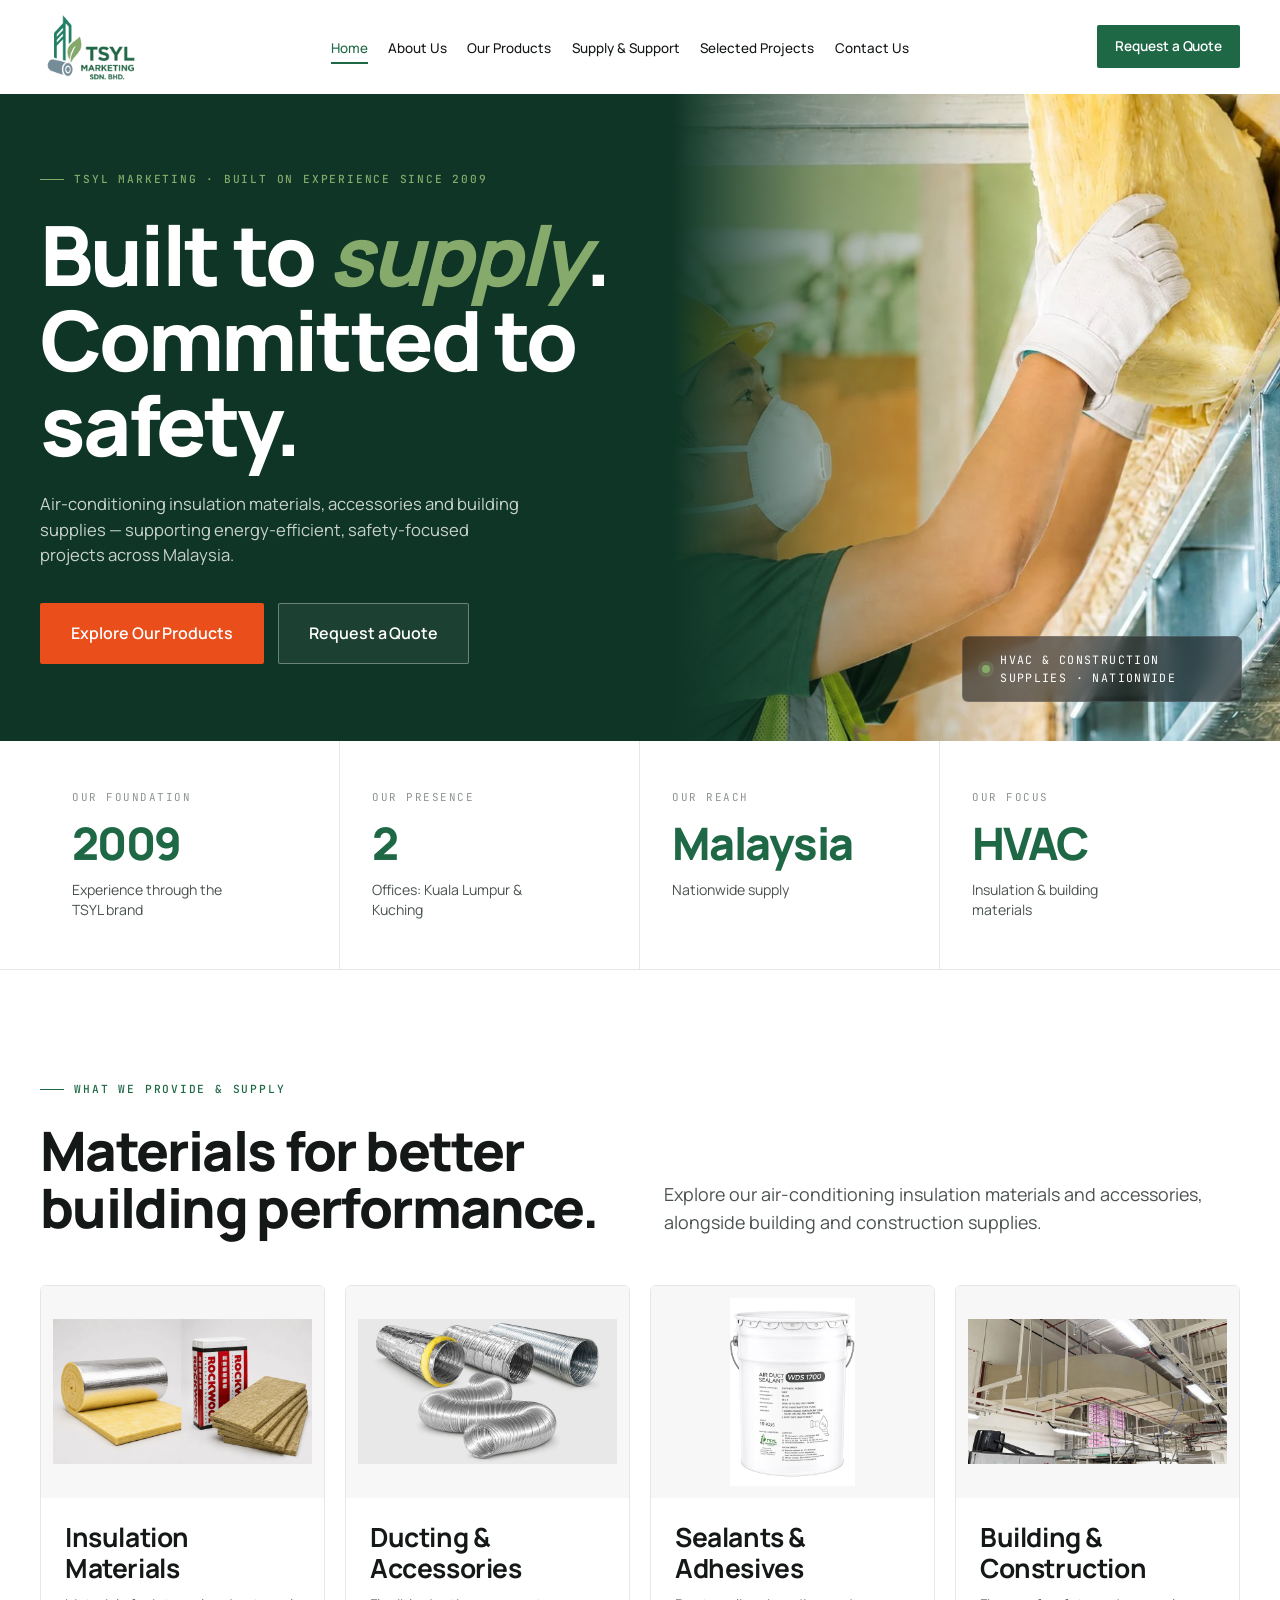
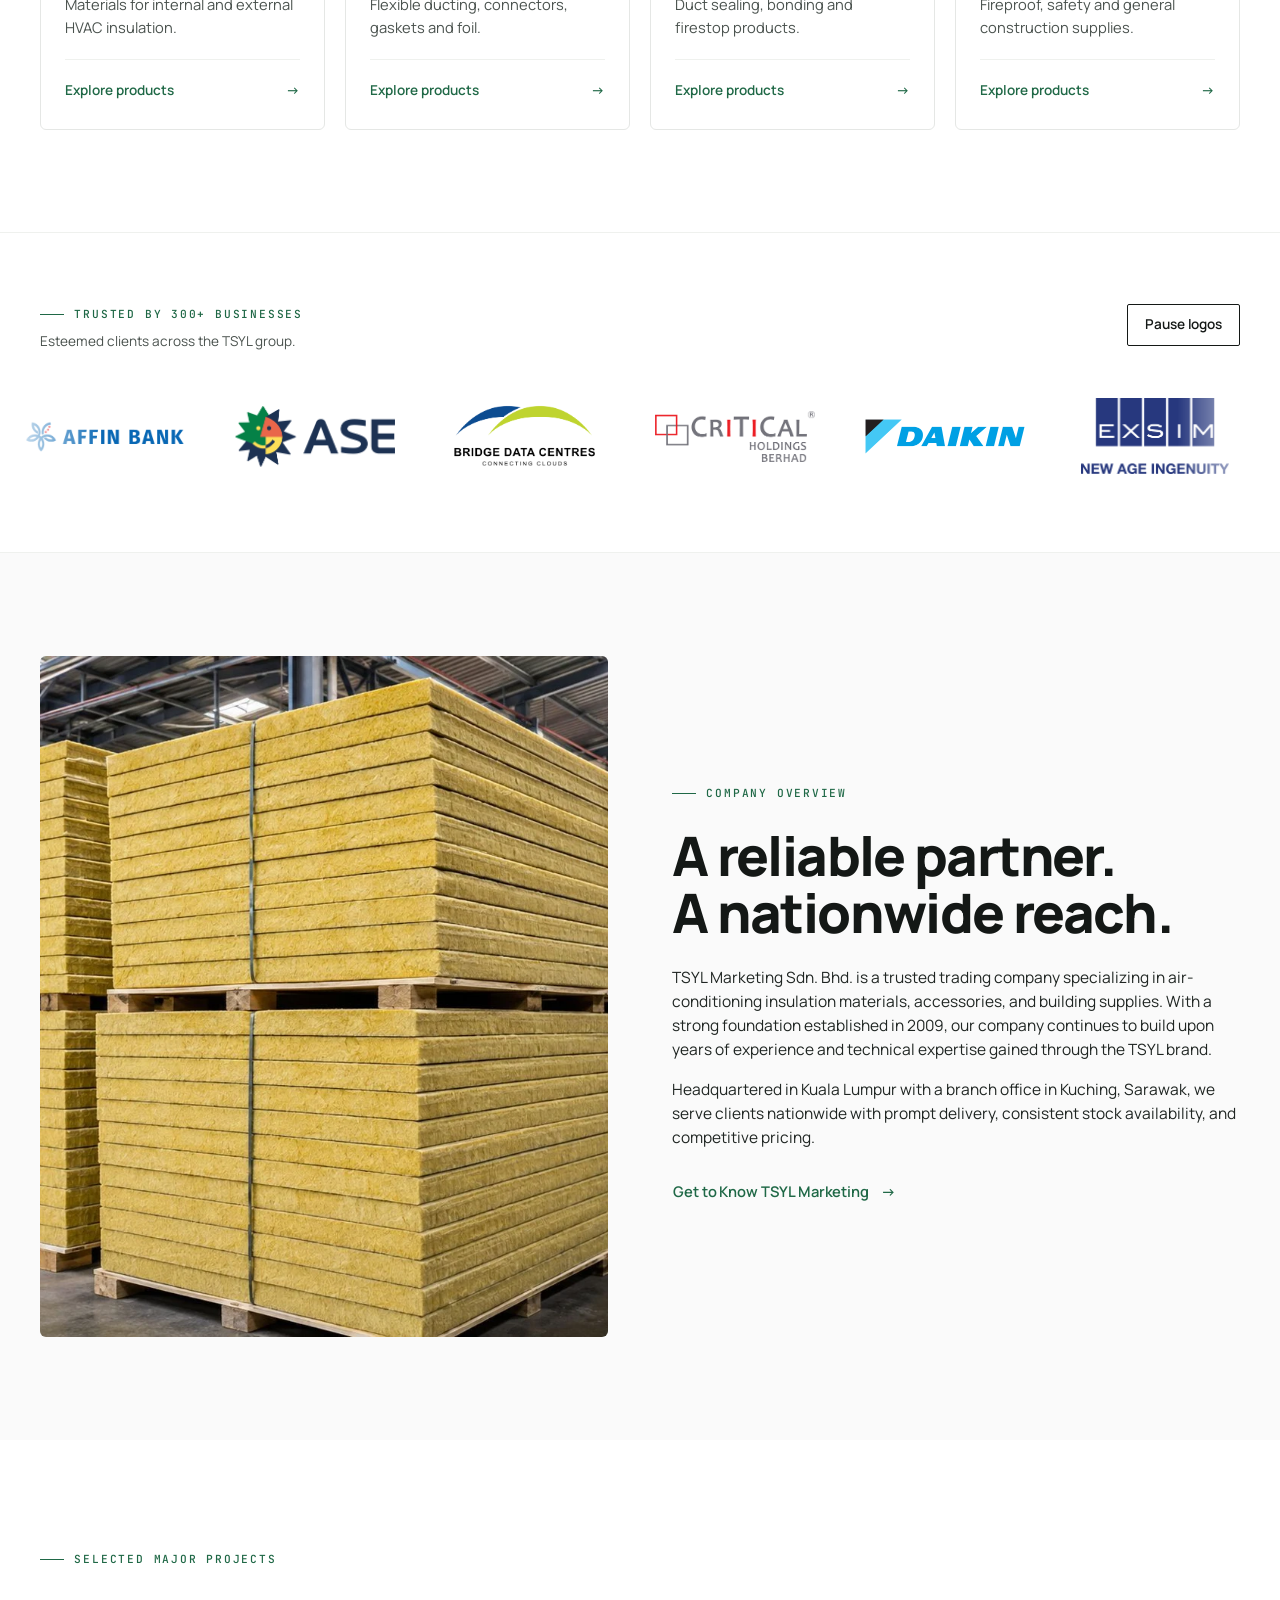
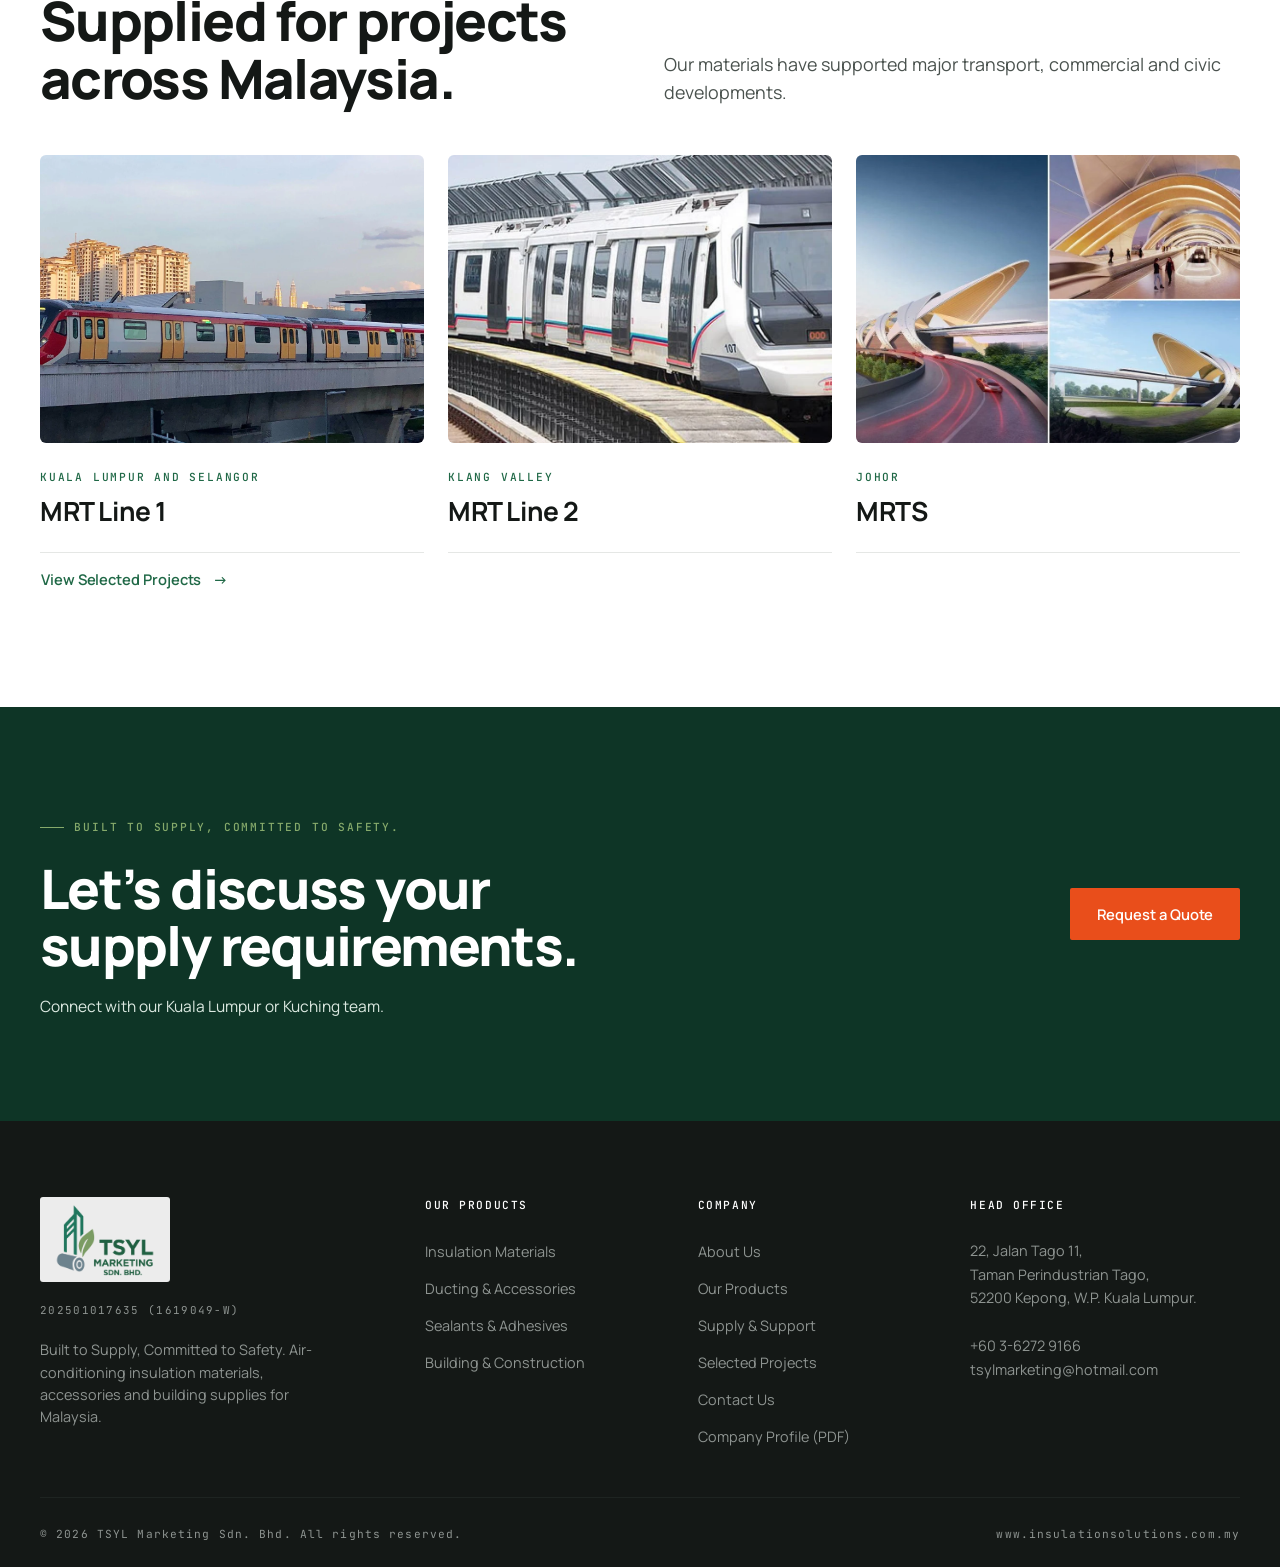
==== commit e16d232e: "Refresh TSYL Marketing site from approved company profile and brochure" ====
--- a/index.html
+++ b/index.html
@@ -1,457 +1,468 @@
 <!DOCTYPE html>
 <html lang="en">
 <head>
-  <meta charset="UTF-8">
-  <meta name="viewport" content="width=device-width, initial-scale=1.0">
-  <title>TSYL Marketing Sdn. Bhd. — Industrial Insulation &amp; Fire Safety Supply | Malaysia</title>
-  <meta name="description" content="TSYL Marketing supplies certified thermal insulation, passive fire systems, sealants and building materials to Malaysian contractors and engineers. Est. 2009.">
-  <meta name="keywords" content="Insulation Supply Malaysia, TSYL Marketing, Thermal Insulation Supplier, Fire-rated Ductwork, Firestop Sealant, Rockwool Supplier, Industrial Insulation">
-
-  <link rel="preconnect" href="https://fonts.googleapis.com">
-  <link rel="preconnect" href="https://fonts.gstatic.com" crossorigin>
-  <link href="https://fonts.googleapis.com/css2?family=JetBrains+Mono:wght@400;500&family=Manrope:wght@300;400;500;600;700;800&display=swap" rel="stylesheet">
-
-  <link rel="stylesheet" href="assets/css/styles.css">
+<meta charset="UTF-8">
+<meta name="viewport" content="width=device-width, initial-scale=1.0">
+<title>Air-Conditioning Insulation & Building Supplies | TSYL Marketing Sdn. Bhd.</title>
+<meta name="description" content="TSYL Marketing supplies HVAC insulation materials, accessories, sealants and building materials nationwide from Kuala Lumpur and Kuching.">
+<meta name="theme-color" content="#1F6846">
+<link rel="icon" href="assets/img/marketing-logo.png">
+<link rel="preconnect" href="https://fonts.googleapis.com">
+<link rel="preconnect" href="https://fonts.gstatic.com" crossorigin>
+<link href="https://fonts.googleapis.com/css2?family=JetBrains+Mono:wght@400;500&amp;family=Manrope:wght@300;400;500;600;700;800&amp;display=swap" rel="stylesheet">
+<link rel="stylesheet" href="assets/css/styles.css">
 </head>
 <body>
-
-<!-- ============ NAV ============ -->
+<a class="skip-link" href="#main">Skip to content</a>
 <nav class="nav" aria-label="Main navigation">
-  <div class="nav-inner">
-    <a href="index.html" class="nav-logo" aria-label="TSYL Marketing — Home">
-      <img src="assets/img/logo.svg" alt="TSYL Marketing Sdn. Bhd.">
-    </a>
-    <ul class="nav-links">
-      <li><a href="index.html" class="nav-link active">Home</a></li>
-      <li><a href="about.html" class="nav-link">About</a></li>
-      <li><a href="products.html" class="nav-link">Products</a></li>
-      <li><a href="services.html" class="nav-link">Services</a></li>
-      <li><a href="industries.html" class="nav-link">Industries</a></li>
-      <li><a href="contact.html" class="nav-link">Contact</a></li>
-    </ul>
-    <div class="nav-cta-wrap">
-      <a href="contact.html" class="btn btn-primary btn-sm">Request a Quote</a>
-    </div>
-    <button class="nav-toggle" aria-label="Toggle menu" aria-expanded="false">
-      <span></span><span></span><span></span>
-    </button>
-  </div>
+<div class="nav-inner">
+<a href="index.html" class="nav-logo" aria-label="TSYL Marketing home">
+<img src="assets/img/marketing-logo.png" alt="TSYL Marketing Sdn. Bhd." width="130" height="80">
+</a>
+<ul class="nav-links">
+<li>
+<a href="index.html" class="nav-link active" aria-current="page">Home</a>
+</li>
+<li>
+<a href="about.html" class="nav-link ">About Us</a>
+</li>
+<li>
+<a href="products.html" class="nav-link ">Our Products</a>
+</li>
+<li>
+<a href="services.html" class="nav-link ">Supply & Support</a>
+</li>
+<li>
+<a href="projects.html" class="nav-link ">Selected Projects</a>
+</li>
+<li>
+<a href="contact.html" class="nav-link ">Contact Us</a>
+</li>
+</ul>
+<div class="nav-cta-wrap">
+<a href="contact.html" class="btn btn-primary btn-sm">Request a Quote</a>
+</div>
+<button class="nav-toggle" aria-label="Open navigation menu" aria-expanded="false" aria-controls="mobile-menu">
+<span>
+</span>
+<span>
+</span>
+<span>
+</span>
+</button>
+</div>
 </nav>
-
-<div class="nav-drawer" aria-hidden="true">
-  <ul class="nav-links" style="flex-direction: column; align-items: flex-start; gap: 0; width: 100%;">
-    <li style="width:100%"><a href="index.html" class="nav-link active">Home</a></li>
-    <li style="width:100%"><a href="about.html" class="nav-link">About</a></li>
-    <li style="width:100%"><a href="products.html" class="nav-link">Products</a></li>
-    <li style="width:100%"><a href="services.html" class="nav-link">Services</a></li>
-    <li style="width:100%"><a href="industries.html" class="nav-link">Industries</a></li>
-    <li style="width:100%"><a href="contact.html" class="nav-link">Contact</a></li>
-  </ul>
-  <div class="nav-cta-wrap">
-    <a href="contact.html" class="btn btn-primary">Request a Quote</a>
-    <a href="https://wa.me/60174673919" class="btn btn-outline">WhatsApp</a>
-  </div>
-</div>
-
-<!-- ============ HERO ============ -->
+<div class="nav-drawer" id="mobile-menu" aria-hidden="true" inert>
+<ul class="nav-links">
+<li>
+<a href="index.html" class="nav-link active" aria-current="page">Home</a>
+</li>
+<li>
+<a href="about.html" class="nav-link ">About Us</a>
+</li>
+<li>
+<a href="products.html" class="nav-link ">Our Products</a>
+</li>
+<li>
+<a href="services.html" class="nav-link ">Supply & Support</a>
+</li>
+<li>
+<a href="projects.html" class="nav-link ">Selected Projects</a>
+</li>
+<li>
+<a href="contact.html" class="nav-link ">Contact Us</a>
+</li>
+</ul>
+<div class="nav-cta-wrap">
+<a href="contact.html" class="btn btn-primary">Request a Quote</a>
+<a href="https://wa.me/60124489166" class="btn btn-outline">WhatsApp</a>
+</div>
+</div>
+<main id="main">
 <section class="hero">
-  <div class="hero-inner">
-    <div class="hero-text">
-      <div class="eyebrow on-dark">TSYL Marketing · Est. 2009</div>
-      <h1>Built to <span class="italic">supply</span>.<br>Committed to safety.</h1>
-      <p class="hero-sub">Malaysia's trusted supplier of thermal insulation, fire-rated systems, and certified sealants — delivering on-spec performance to 300+ contractors and engineers nationwide.</p>
-      <div class="hero-actions">
-        <a href="contact.html" class="btn btn-orange btn-lg">Request a Quote</a>
-        <a href="products.html" class="btn btn-outline-light btn-lg">Browse Catalog</a>
-      </div>
-    </div>
-    <div class="hero-media">
-      <img src="https://images.unsplash.com/photo-1581094288338-2314dddb7ece?w=1400&auto=format&fit=crop&q=70" alt="TSYL Marketing supplied insulation being installed on-site">
-      <div class="hero-tag">100K+ m² ductwork supplied since 2011</div>
-    </div>
-  </div>
-</section>
-
-<!-- ============ STATS BAND ============ -->
+<div class="hero-inner">
+<div class="hero-text">
+<div class="eyebrow on-dark">TSYL Marketing · Built on experience since 2009</div>
+<h1>Built to <span class="italic">supply</span>.<br>Committed to safety.</h1>
+<p class="hero-sub">Air-conditioning insulation materials, accessories and building supplies — supporting energy-efficient, safety-focused projects across Malaysia.</p>
+<div class="hero-actions">
+<a href="products.html" class="btn btn-orange btn-lg">Explore Our Products</a>
+<a href="contact.html" class="btn btn-outline-light btn-lg">Request a Quote</a>
+</div>
+</div>
+<div class="hero-media">
+<img src="assets/img/profile/hero.webp" alt="Insulation installation featured in the TSYL Marketing company profile" class="" loading="eager" decoding="async">
+<div class="hero-tag">HVAC &amp; construction supplies · Nationwide</div>
+</div>
+</div>
+</section>
 <section class="stats-band">
-  <div class="container">
-    <div class="stats-grid">
-      <div class="stat-cell">
-        <div class="stat-eyebrow">01 · Supplies</div>
-        <div class="stat-num"><span data-count="400" data-suffix="">0</span><sup>+</sup></div>
-        <div class="stat-label">Projects supplied nationwide</div>
-      </div>
-      <div class="stat-cell">
-        <div class="stat-eyebrow">02 · Volume</div>
-        <div class="stat-num"><span data-count="100" data-suffix="K">0</span><sup>+</sup></div>
-        <div class="stat-label">Square metres of ductwork delivered</div>
-      </div>
-      <div class="stat-cell">
-        <div class="stat-eyebrow">03 · Active</div>
-        <div class="stat-num"><span data-count="30" data-suffix="">0</span><sup>+</sup></div>
-        <div class="stat-label">Ongoing supply contracts</div>
-      </div>
-      <div class="stat-cell">
-        <div class="stat-eyebrow">04 · Clients</div>
-        <div class="stat-num"><span data-count="300" data-suffix="">0</span><sup>+</sup></div>
-        <div class="stat-label">Contractors &amp; engineers served</div>
-      </div>
-    </div>
-  </div>
-</section>
-
-<!-- ============ PRODUCT RANGE ============ -->
-<section class="section">
-  <div class="container">
-    <div class="products-header">
-      <div class="reveal">
-        <div class="eyebrow mb-3">Product Range</div>
-        <h2>Four product families.<br>One trusted supplier.</h2>
-      </div>
-      <div class="reveal">
-        <p class="lead">From thermal insulation and passive fire systems to low-VOC sealants and GBI-compliant green solutions — every product is sourced, stocked, and delivered to your project specification.</p>
-        <a href="products.html" class="btn btn-ghost" style="margin-top: 1.25rem;">View full catalog</a>
-      </div>
-    </div>
-
-    <div class="products-grid">
-      <article class="product-card reveal">
-        <div class="pc-media">
-          <span class="pc-num">01 / Thermal</span>
-          <img src="https://images.unsplash.com/photo-1504917595217-d4dc5ebe6122?w=700&auto=format&fit=crop&q=70" alt="Rockwool and fibreglass thermal insulation">
-        </div>
-        <div class="pc-body">
-          <h3>Thermal Insulation</h3>
-          <p>Fibreglass, Rockwool ProRox SL 960SA, NBR closed-cell rubber, and fire-retardant aluminium foil for HVAC ductwork and building envelopes.</p>
-          <a href="products.html#thermal" class="pc-cta">Explore range <span>→</span></a>
-        </div>
-      </article>
-
-      <article class="product-card reveal">
-        <div class="pc-media">
-          <span class="pc-num">02 / Passive Fire</span>
-          <img src="https://tsylvision.com/wp-content/uploads/2025/03/TSYL-Home_Prod_Fire-Rated-Duct-System-1024x790.webp" alt="Fire-rated duct system">
-        </div>
-        <div class="pc-body">
-          <h3>Passive Fire System</h3>
-          <p>4-hour fire-rated duct systems tested to BS 476-24 / ISO 6944, plus Metacaulk 1000 &amp; 1200 firestop sealants and VFC 919 connectors.</p>
-          <a href="products.html#fire" class="pc-cta">Explore range <span>→</span></a>
-        </div>
-      </article>
-
-      <article class="product-card reveal">
-        <div class="pc-media">
-          <span class="pc-num">03 / Sealants</span>
-          <img src="https://tsylvision.com/wp-content/uploads/2025/03/TSYL-Home_Prod_Metacaulk10001200-1024x790.webp" alt="Metacaulk firestop sealant being applied">
-        </div>
-        <div class="pc-body">
-          <h3>Sealants &amp; Adhesives</h3>
-          <p>Vision 555 contact adhesive, low-VOC water-based sealants, and aluminium foil tape — bond strength with GBI-compliant indoor air quality.</p>
-          <a href="products.html#sealants" class="pc-cta">Explore range <span>→</span></a>
-        </div>
-      </article>
-
-      <article class="product-card reveal">
-        <div class="pc-media">
-          <span class="pc-num">04 / GBI</span>
-          <img src="https://tsylvision.com/wp-content/uploads/2024/12/s2-img4.png" alt="Rockwool stone wool insulation slab">
-        </div>
-        <div class="pc-body">
-          <h3>Green Building Index</h3>
-          <p>Sustainable insulation, recycled-content materials, and low-emission solutions that contribute to GBI Energy Efficiency and IEQ credits.</p>
-          <a href="products.html#gbi" class="pc-cta">Explore range <span>→</span></a>
-        </div>
-      </article>
-    </div>
-  </div>
-</section>
-
-<!-- ============ SERVICES PREVIEW ============ -->
+<div class="container">
+<div class="stats-grid">
+<div class="stat-cell">
+<div class="stat-eyebrow">Our foundation</div>
+<div class="stat-num">2009</div>
+<div class="stat-label">Experience through the TSYL brand</div>
+</div>
+<div class="stat-cell">
+<div class="stat-eyebrow">Our presence</div>
+<div class="stat-num">2</div>
+<div class="stat-label">Offices: Kuala Lumpur & Kuching</div>
+</div>
+<div class="stat-cell">
+<div class="stat-eyebrow">Our reach</div>
+<div class="stat-num">Malaysia</div>
+<div class="stat-label">Nationwide supply</div>
+</div>
+<div class="stat-cell">
+<div class="stat-eyebrow">Our focus</div>
+<div class="stat-num">HVAC</div>
+<div class="stat-label">Insulation & building materials</div>
+</div>
+</div>
+</div>
+</section>
+<section class="section ">
+<div class="container">
+<div class="products-header">
+<div>
+<div class="eyebrow mb-3">What We Provide & Supply</div>
+<h2>Materials for better<br>building performance.</h2>
+</div>
+<p class="lead">Explore our air-conditioning insulation materials and accessories, alongside building and construction supplies.</p>
+</div>
+<div class="products-grid">
+<a class="product-card" href="products.html#thermal">
+<div class="pc-media">
+<img src="assets/img/profile/fiberglass-rockwool.webp" alt="Insulation Materials" class="" loading="lazy" decoding="async">
+</div>
+<div class="pc-body">
+<h3>Insulation Materials</h3>
+<p>Materials for internal and external HVAC insulation.</p>
+<span class="pc-cta">Explore products <span aria-hidden="true">→</span>
+</span>
+</div>
+</a>
+<a class="product-card" href="products.html#accessories">
+<div class="pc-media">
+<img src="assets/img/profile/ducts.webp" alt="Ducting &amp; Accessories" class="" loading="lazy" decoding="async">
+</div>
+<div class="pc-body">
+<h3>Ducting & Accessories</h3>
+<p>Flexible ducting, connectors, gaskets and foil.</p>
+<span class="pc-cta">Explore products <span aria-hidden="true">→</span>
+</span>
+</div>
+</a>
+<a class="product-card" href="products.html#sealants">
+<div class="pc-media">
+<img src="assets/img/profile/wds1700.webp" alt="Sealants &amp; Adhesives" class="" loading="lazy" decoding="async">
+</div>
+<div class="pc-body">
+<h3>Sealants & Adhesives</h3>
+<p>Duct sealing, bonding and firestop products.</p>
+<span class="pc-cta">Explore products <span aria-hidden="true">→</span>
+</span>
+</div>
+</a>
+<a class="product-card" href="products.html#building">
+<div class="pc-media">
+<img src="assets/img/profile/construction.webp" alt="Building &amp; Construction" class="" loading="lazy" decoding="async">
+</div>
+<div class="pc-body">
+<h3>Building & Construction</h3>
+<p>Fireproof, safety and general construction supplies.</p>
+<span class="pc-cta">Explore products <span aria-hidden="true">→</span>
+</span>
+</div>
+</a>
+</div>
+</div>
+</section>
+<section class="trust-band" aria-label="Our clients">
+<div class="container trust-heading">
+<div>
+<div class="eyebrow">Trusted by 300+ Businesses</div>
+<p>Esteemed clients across the TSYL group.</p>
+</div>
+<button class="btn btn-outline btn-sm" id="logos-toggle" aria-pressed="false">Pause logos</button>
+</div>
+<div class="marquee">
+<div class="marquee-track">
+<div class="logo-group">
+<div class="client-logo">
+<img src="assets/img/clients/affin.png" alt="Affin Bank" width="160" height="76" loading="lazy">
+</div>
+<div class="client-logo">
+<img src="assets/img/clients/ase.png" alt="ASE" width="160" height="76" loading="lazy">
+</div>
+<div class="client-logo">
+<img src="assets/img/clients/bridge-data.png" alt="Bridge Data Centres" width="160" height="76" loading="lazy">
+</div>
+<div class="client-logo">
+<img src="assets/img/clients/critical-berhad.png" alt="Critical Berhad" width="160" height="76" loading="lazy">
+</div>
+<div class="client-logo">
+<img src="assets/img/clients/daikin.png" alt="Daikin" width="160" height="76" loading="lazy">
+</div>
+<div class="client-logo">
+<img src="assets/img/clients/exsim.png" alt="Exsim" width="160" height="76" loading="lazy">
+</div>
+<div class="client-logo">
+<img src="assets/img/clients/finas.jpg" alt="FINAS" width="160" height="76" loading="lazy">
+</div>
+<div class="client-logo">
+<img src="assets/img/clients/gamuda.png" alt="Gamuda" width="160" height="76" loading="lazy">
+</div>
+<div class="client-logo">
+<img src="assets/img/clients/greatech.png" alt="Greatech" width="160" height="76" loading="lazy">
+</div>
+<div class="client-logo">
+<img src="assets/img/clients/infineon.png" alt="Infineon" width="160" height="76" loading="lazy">
+</div>
+<div class="client-logo">
+<img src="assets/img/clients/ijm.png" alt="IJM" width="160" height="76" loading="lazy">
+</div>
+<div class="client-logo">
+<img src="assets/img/clients/intel.webp" alt="Intel" width="160" height="76" loading="lazy">
+</div>
+<div class="client-logo">
+<img src="assets/img/clients/IOI.png" alt="IOI" width="160" height="76" loading="lazy">
+</div>
+<div class="client-logo">
+<img src="assets/img/clients/Jabil_Circuit_Logo.svg.png" alt="Jabil" width="160" height="76" loading="lazy">
+</div>
+<div class="client-logo">
+<img src="assets/img/clients/marriott.png" alt="Marriott" width="160" height="76" loading="lazy">
+</div>
+<div class="client-logo">
+<img src="assets/img/clients/megatara.jpg" alt="Megatara" width="160" height="76" loading="lazy">
+</div>
+<div class="client-logo">
+<img src="assets/img/clients/mrt.png" alt="MRT" width="160" height="76" loading="lazy">
+</div>
+<div class="client-logo">
+<img src="assets/img/clients/msia-airport.png" alt="Malaysia Airports" width="160" height="76" loading="lazy">
+</div>
+<div class="client-logo">
+<img src="assets/img/clients/NP1U_crest-builder-holdings-berhad-1.jpg" alt="Crest Builder Holdings Berhad" width="160" height="76" loading="lazy">
+</div>
+<div class="client-logo">
+<img src="assets/img/clients/pavilion.png" alt="Pavilion" width="160" height="76" loading="lazy">
+</div>
+<div class="client-logo">
+<img src="assets/img/clients/Texas-instrument.png" alt="Texas Instruments" width="160" height="76" loading="lazy">
+</div>
+<div class="client-logo">
+<img src="assets/img/clients/TRX.jpg" alt="TRX" width="160" height="76" loading="lazy">
+</div>
+<div class="client-logo">
+<img src="assets/img/clients/uob.png" alt="UOB" width="160" height="76" loading="lazy">
+</div>
+</div>
+<div class="logo-group" aria-hidden="true">
+<div class="client-logo">
+<img src="assets/img/clients/affin.png" alt="" data-client="Affin Bank" width="160" height="76" loading="lazy">
+</div>
+<div class="client-logo">
+<img src="assets/img/clients/ase.png" alt="" data-client="ASE" width="160" height="76" loading="lazy">
+</div>
+<div class="client-logo">
+<img src="assets/img/clients/bridge-data.png" alt="" data-client="Bridge Data Centres" width="160" height="76" loading="lazy">
+</div>
+<div class="client-logo">
+<img src="assets/img/clients/critical-berhad.png" alt="" data-client="Critical Berhad" width="160" height="76" loading="lazy">
+</div>
+<div class="client-logo">
+<img src="assets/img/clients/daikin.png" alt="" data-client="Daikin" width="160" height="76" loading="lazy">
+</div>
+<div class="client-logo">
+<img src="assets/img/clients/exsim.png" alt="" data-client="Exsim" width="160" height="76" loading="lazy">
+</div>
+<div class="client-logo">
+<img src="assets/img/clients/finas.jpg" alt="" data-client="FINAS" width="160" height="76" loading="lazy">
+</div>
+<div class="client-logo">
+<img src="assets/img/clients/gamuda.png" alt="" data-client="Gamuda" width="160" height="76" loading="lazy">
+</div>
+<div class="client-logo">
+<img src="assets/img/clients/greatech.png" alt="" data-client="Greatech" width="160" height="76" loading="lazy">
+</div>
+<div class="client-logo">
+<img src="assets/img/clients/infineon.png" alt="" data-client="Infineon" width="160" height="76" loading="lazy">
+</div>
+<div class="client-logo">
+<img src="assets/img/clients/ijm.png" alt="" data-client="IJM" width="160" height="76" loading="lazy">
+</div>
+<div class="client-logo">
+<img src="assets/img/clients/intel.webp" alt="" data-client="Intel" width="160" height="76" loading="lazy">
+</div>
+<div class="client-logo">
+<img src="assets/img/clients/IOI.png" alt="" data-client="IOI" width="160" height="76" loading="lazy">
+</div>
+<div class="client-logo">
+<img src="assets/img/clients/Jabil_Circuit_Logo.svg.png" alt="" data-client="Jabil" width="160" height="76" loading="lazy">
+</div>
+<div class="client-logo">
+<img src="assets/img/clients/marriott.png" alt="" data-client="Marriott" width="160" height="76" loading="lazy">
+</div>
+<div class="client-logo">
+<img src="assets/img/clients/megatara.jpg" alt="" data-client="Megatara" width="160" height="76" loading="lazy">
+</div>
+<div class="client-logo">
+<img src="assets/img/clients/mrt.png" alt="" data-client="MRT" width="160" height="76" loading="lazy">
+</div>
+<div class="client-logo">
+<img src="assets/img/clients/msia-airport.png" alt="" data-client="Malaysia Airports" width="160" height="76" loading="lazy">
+</div>
+<div class="client-logo">
+<img src="assets/img/clients/NP1U_crest-builder-holdings-berhad-1.jpg" alt="" data-client="Crest Builder Holdings Berhad" width="160" height="76" loading="lazy">
+</div>
+<div class="client-logo">
+<img src="assets/img/clients/pavilion.png" alt="" data-client="Pavilion" width="160" height="76" loading="lazy">
+</div>
+<div class="client-logo">
+<img src="assets/img/clients/Texas-instrument.png" alt="" data-client="Texas Instruments" width="160" height="76" loading="lazy">
+</div>
+<div class="client-logo">
+<img src="assets/img/clients/TRX.jpg" alt="" data-client="TRX" width="160" height="76" loading="lazy">
+</div>
+<div class="client-logo">
+<img src="assets/img/clients/uob.png" alt="" data-client="UOB" width="160" height="76" loading="lazy">
+</div>
+</div>
+</div>
+</div>
+</section>
 <section class="section bg-gray">
-  <div class="container">
-    <div class="products-header">
-      <div class="reveal">
-        <div class="eyebrow mb-3">What We Offer</div>
-        <h2>More than a parts list —<br>a full supply partnership.</h2>
-      </div>
-      <div class="reveal">
-        <p class="lead">TSYL Marketing supports your project from BoQ to handover — quoting, technical review, certified product supply, scheduled site delivery, and after-sales support.</p>
-        <a href="services.html" class="btn btn-ghost" style="margin-top: 1.25rem;">All services</a>
-      </div>
-    </div>
-
-    <div class="services-grid">
-      <article class="service-card reveal">
-        <div class="sv-icon">
-          <svg viewBox="0 0 24 24" fill="none" stroke="currentColor" stroke-width="2" stroke-linecap="round" stroke-linejoin="round"><path d="M21 16V8a2 2 0 0 0-1-1.73l-7-4a2 2 0 0 0-2 0l-7 4A2 2 0 0 0 3 8v8a2 2 0 0 0 1 1.73l7 4a2 2 0 0 0 2 0l7-4A2 2 0 0 0 21 16z"/><polyline points="3.27 6.96 12 12.01 20.73 6.96"/><line x1="12" y1="22.08" x2="12" y2="12"/></svg>
-        </div>
-        <div class="sv-num">Service 01</div>
-        <h3>Product Supply</h3>
-        <p>Certified insulation, fire safety, and sealant products — in stock and delivered on schedule from our Kepong warehouse and Kuching branch.</p>
-      </article>
-
-      <article class="service-card reveal">
-        <div class="sv-icon">
-          <svg viewBox="0 0 24 24" fill="none" stroke="currentColor" stroke-width="2" stroke-linecap="round" stroke-linejoin="round"><path d="M14 2H6a2 2 0 0 0-2 2v16a2 2 0 0 0 2 2h12a2 2 0 0 0 2-2V8z"/><polyline points="14 2 14 8 20 8"/><line x1="16" y1="13" x2="8" y2="13"/><line x1="16" y1="17" x2="8" y2="17"/><polyline points="10 9 9 9 8 9"/></svg>
-        </div>
-        <div class="sv-num">Service 02</div>
-        <h3>BoQ Review &amp; Quotation</h3>
-        <p>Send us your bill of quantities or specification — most quotes return within one business day, with data sheets, certifications, and pricing included.</p>
-      </article>
-
-      <article class="service-card reveal">
-        <div class="sv-icon">
-          <svg viewBox="0 0 24 24" fill="none" stroke="currentColor" stroke-width="2" stroke-linecap="round" stroke-linejoin="round"><path d="M22 11.08V12a10 10 0 1 1-5.93-9.14"/><polyline points="22 4 12 14.01 9 11.01"/></svg>
-        </div>
-        <div class="sv-num">Service 03</div>
-        <h3>Submission Support</h3>
-        <p>Full submission packages for consultant approval — test certificates, fire ratings, BS / ISO / SIRIM compliance, and GBI documentation.</p>
-      </article>
-    </div>
-  </div>
-</section>
-
-<!-- ============ ABOUT PREVIEW ============ -->
-<section class="section">
-  <div class="container">
-    <div class="split">
-      <div class="split-media reveal">
-        <img src="https://images.unsplash.com/photo-1565793298595-6a879b1d9492?w=900&auto=format&fit=crop&q=70" alt="TSYL Marketing supply warehouse and inventory">
-      </div>
-      <div class="split-text reveal">
-        <div class="eyebrow">About TSYL Marketing</div>
-        <h2>Built on three decades<br>of <span class="italic">insulation</span> expertise.</h2>
-        <p>TSYL Marketing Sdn. Bhd. is a leading trading company specialising in insulation, fire safety, and construction materials for HVAC, industrial, and commercial applications.</p>
-        <p>With over 30 years of leadership experience and headquartered in Kuala Lumpur — with a branch in Kuching, Sarawak — we serve Malaysia's contractors and engineers with prompt delivery, consistent stock, and competitive pricing.</p>
-        <a href="about.html" class="btn btn-ghost">Read our story</a>
-        <div class="split-fact-row">
-          <div class="split-fact">
-            <div class="num">15+</div>
-            <div class="lbl">Years in operation</div>
-          </div>
-          <div class="split-fact">
-            <div class="num">13</div>
-            <div class="lbl">States &amp; territories served</div>
-          </div>
-        </div>
-      </div>
-    </div>
-  </div>
-</section>
-
-<!-- ============ INDUSTRIES STRIP (dark tiles) ============ -->
-<section class="section bg-gray">
-  <div class="container">
-    <div class="products-header">
-      <div class="reveal">
-        <div class="eyebrow mb-3">Industries Served</div>
-        <h2>Supplied across every sector<br>that demands certified safety.</h2>
-      </div>
-      <div class="reveal">
-        <p class="lead">From semiconductor fabs to MRT stations, hospitals to data centres — TSYL Marketing's products go where compliance and reliability are non-negotiable.</p>
-        <a href="industries.html" class="btn btn-ghost" style="margin-top: 1.25rem;">All sectors</a>
-      </div>
-    </div>
-
-    <div class="sectors-grid">
-      <a href="industries.html" class="sector-tile reveal">
-        <div class="st-num">SECTOR 01</div>
-        <h4>Industrial</h4>
-        <span class="st-arrow"><svg width="20" height="20" viewBox="0 0 24 24" fill="none" stroke="currentColor" stroke-width="2"><line x1="7" y1="17" x2="17" y2="7"/><polyline points="7 7 17 7 17 17"/></svg></span>
-      </a>
-      <a href="industries.html" class="sector-tile reveal">
-        <div class="st-num">SECTOR 02</div>
-        <h4>Banking</h4>
-        <span class="st-arrow"><svg width="20" height="20" viewBox="0 0 24 24" fill="none" stroke="currentColor" stroke-width="2"><line x1="7" y1="17" x2="17" y2="7"/><polyline points="7 7 17 7 17 17"/></svg></span>
-      </a>
-      <a href="industries.html" class="sector-tile reveal">
-        <div class="st-num">SECTOR 03</div>
-        <h4>Railway</h4>
-        <span class="st-arrow"><svg width="20" height="20" viewBox="0 0 24 24" fill="none" stroke="currentColor" stroke-width="2"><line x1="7" y1="17" x2="17" y2="7"/><polyline points="7 7 17 7 17 17"/></svg></span>
-      </a>
-      <a href="industries.html" class="sector-tile reveal">
-        <div class="st-num">SECTOR 04</div>
-        <h4>Hospital</h4>
-        <span class="st-arrow"><svg width="20" height="20" viewBox="0 0 24 24" fill="none" stroke="currentColor" stroke-width="2"><line x1="7" y1="17" x2="17" y2="7"/><polyline points="7 7 17 7 17 17"/></svg></span>
-      </a>
-      <a href="industries.html" class="sector-tile reveal">
-        <div class="st-num">SECTOR 05</div>
-        <h4>Commercial</h4>
-        <span class="st-arrow"><svg width="20" height="20" viewBox="0 0 24 24" fill="none" stroke="currentColor" stroke-width="2"><line x1="7" y1="17" x2="17" y2="7"/><polyline points="7 7 17 7 17 17"/></svg></span>
-      </a>
-      <a href="industries.html" class="sector-tile reveal">
-        <div class="st-num">SECTOR 06</div>
-        <h4>Education</h4>
-        <span class="st-arrow"><svg width="20" height="20" viewBox="0 0 24 24" fill="none" stroke="currentColor" stroke-width="2"><line x1="7" y1="17" x2="17" y2="7"/><polyline points="7 7 17 7 17 17"/></svg></span>
-      </a>
-      <a href="industries.html" class="sector-tile reveal">
-        <div class="st-num">SECTOR 07</div>
-        <h4>Data Centre</h4>
-        <span class="st-arrow"><svg width="20" height="20" viewBox="0 0 24 24" fill="none" stroke="currentColor" stroke-width="2"><line x1="7" y1="17" x2="17" y2="7"/><polyline points="7 7 17 7 17 17"/></svg></span>
-      </a>
-      <a href="industries.html" class="sector-tile reveal">
-        <div class="st-num">SECTOR 08</div>
-        <h4>Aviation</h4>
-        <span class="st-arrow"><svg width="20" height="20" viewBox="0 0 24 24" fill="none" stroke="currentColor" stroke-width="2"><line x1="7" y1="17" x2="17" y2="7"/><polyline points="7 7 17 7 17 17"/></svg></span>
-      </a>
-    </div>
-  </div>
-</section>
-
-<!-- ============ TRUST BAND — client marquee ============ -->
-<section class="trust-band">
-  <div class="container">
-    <div class="trust-band-eyebrow reveal">
-      <div class="eyebrow">Trusted by 300+ contractors</div>
-    </div>
-  </div>
-  <div class="marquee">
-    <div class="marquee-track">
-      <span class="client">Gamuda</span><span class="sep"></span>
-      <span class="client">IJM</span><span class="sep"></span>
-      <span class="client">Intel</span><span class="sep"></span>
-      <span class="client">IOI</span><span class="sep"></span>
-      <span class="client">Pavilion</span><span class="sep"></span>
-      <span class="client">MRT Corp</span><span class="sep"></span>
-      <span class="client">Daikin</span><span class="sep"></span>
-      <span class="client">Marriott</span><span class="sep"></span>
-      <span class="client">UOB</span><span class="sep"></span>
-      <span class="client">Texas Instruments</span><span class="sep"></span>
-      <span class="client">Affin Bank</span><span class="sep"></span>
-      <span class="client">Infineon</span><span class="sep"></span>
-      <span class="client">Greatech</span><span class="sep"></span>
-      <span class="client">ASE</span><span class="sep"></span>
-      <span class="client">Jabil</span><span class="sep"></span>
-      <span class="client">Malaysia Airports</span><span class="sep"></span>
-      <span class="client">Bridge Data</span><span class="sep"></span>
-      <!-- duplicate for seamless loop -->
-      <span class="client">Gamuda</span><span class="sep"></span>
-      <span class="client">IJM</span><span class="sep"></span>
-      <span class="client">Intel</span><span class="sep"></span>
-      <span class="client">IOI</span><span class="sep"></span>
-      <span class="client">Pavilion</span><span class="sep"></span>
-      <span class="client">MRT Corp</span><span class="sep"></span>
-      <span class="client">Daikin</span><span class="sep"></span>
-      <span class="client">Marriott</span><span class="sep"></span>
-      <span class="client">UOB</span><span class="sep"></span>
-      <span class="client">Texas Instruments</span><span class="sep"></span>
-      <span class="client">Affin Bank</span><span class="sep"></span>
-      <span class="client">Infineon</span><span class="sep"></span>
-      <span class="client">Greatech</span><span class="sep"></span>
-      <span class="client">ASE</span><span class="sep"></span>
-      <span class="client">Jabil</span><span class="sep"></span>
-      <span class="client">Malaysia Airports</span><span class="sep"></span>
-      <span class="client">Bridge Data</span><span class="sep"></span>
-    </div>
-  </div>
-</section>
-
-<!-- ============ TRUSTED ON — small project credibility strip ============ -->
-<section class="trusted-on">
-  <div class="container">
-    <div class="text-center mb-4 reveal">
-      <div class="eyebrow no-line" style="justify-content: center; display: inline-flex;">Selected supplies</div>
-      <h2 style="margin-top: .75rem; color: var(--ink);">Where TSYL products go to work.</h2>
-    </div>
-    <div class="trusted-grid" style="margin-top: 2.5rem;">
-      <a href="industries.html" class="trusted-card reveal">
-        <img src="https://images.unsplash.com/photo-1486325212027-8081e485255e?w=600&auto=format&fit=crop&q=70" alt="Merdeka 118 Tower">
-        <div class="tc-overlay"></div>
-        <div class="tc-meta"><span class="cat">Commercial</span><h4>Merdeka 118</h4></div>
-      </a>
-      <a href="industries.html" class="trusted-card reveal">
-        <img src="https://images.unsplash.com/photo-1502920917128-1aa500764cbd?w=600&auto=format&fit=crop&q=70" alt="KLIA airport">
-        <div class="tc-overlay"></div>
-        <div class="tc-meta"><span class="cat">Aviation</span><h4>KLIA 1 &amp; 2</h4></div>
-      </a>
-      <a href="industries.html" class="trusted-card reveal">
-        <img src="https://images.unsplash.com/photo-1474487548417-781cb71495f3?w=600&auto=format&fit=crop&q=70" alt="MRT Klang Valley">
-        <div class="tc-overlay"></div>
-        <div class="tc-meta"><span class="cat">Rail</span><h4>MRT Line 1 &amp; 2</h4></div>
-      </a>
-      <a href="industries.html" class="trusted-card reveal">
-        <img src="https://images.unsplash.com/photo-1555529669-e69e7aa0ba9a?w=600&auto=format&fit=crop&q=70" alt="Pavilion Bukit Jalil">
-        <div class="tc-overlay"></div>
-        <div class="tc-meta"><span class="cat">Retail</span><h4>Pavilion BJ</h4></div>
-      </a>
-      <a href="industries.html" class="trusted-card reveal">
-        <img src="https://images.unsplash.com/photo-1577985043696-8bd54d9f093f?w=600&auto=format&fit=crop&q=70" alt="TRX Tun Razak Exchange">
-        <div class="tc-overlay"></div>
-        <div class="tc-meta"><span class="cat">Commercial</span><h4>TRX</h4></div>
-      </a>
-    </div>
-  </div>
-</section>
-
-<!-- ============ CTA BANNER (orange accent) ============ -->
-<section class="cta-orange">
-  <div class="container">
-    <div class="cta-banner-inner">
-      <div class="reveal">
-        <div class="eyebrow on-dark mb-3" style="color: rgba(255,255,255,.8);">Get a Quote</div>
-        <h2>Specs in hand?<br>Quote in a day.</h2>
-        <p>Send your BoQ or product enquiry — most quotations turn around within 1 business day, complete with data sheets and certifications.</p>
-      </div>
-      <div class="cta-banner-side reveal">
-        <a href="contact.html" class="btn btn-dark btn-lg">Send Enquiry</a>
-        <a href="https://wa.me/60174673919" class="btn btn-outline-light btn-lg" style="border-color: rgba(255,255,255,.5);">WhatsApp +60 17-467 3919</a>
-      </div>
-    </div>
-  </div>
-</section>
-
-<!-- ============ FOOTER ============ -->
+<div class="container">
+<div class="split">
+<div class="split-media">
+<img src="assets/img/profile/warehouse.webp" alt="Insulation stock shown in the company profile" class="" loading="lazy" decoding="async">
+</div>
+<div class="split-text">
+<div class="eyebrow">Company Overview</div>
+<h2>A reliable partner.<br>A nationwide reach.</h2>
+<p>TSYL Marketing Sdn. Bhd. is a trusted trading company specializing in air-conditioning insulation materials, accessories, and building supplies. With a strong foundation established in 2009, our company continues to build upon years of experience and technical expertise gained through the TSYL brand.</p>
+<p>Headquartered in Kuala Lumpur with a branch office in Kuching, Sarawak, we serve clients nationwide with prompt delivery, consistent stock availability, and competitive pricing.</p>
+<a href="about.html" class="btn btn-ghost">Get to Know TSYL Marketing</a>
+</div>
+</div>
+</div>
+</section>
+<section class="section ">
+<div class="container">
+<div class="products-header">
+<div>
+<div class="eyebrow mb-3">Selected Major Projects</div>
+<h2>Supplied for projects<br>across Malaysia.</h2>
+</div>
+<p class="lead">Our materials have supported major transport, commercial and civic developments.</p>
+</div>
+<div class="project-grid">
+<article class="project-card">
+<img src="assets/img/profile/mrt1.webp" alt="MRT Line 1" class="" loading="lazy" decoding="async">
+<div>
+<p class="eyebrow no-line">Kuala Lumpur and Selangor</p>
+<h3>MRT Line 1</h3>
+</div>
+</article>
+<article class="project-card">
+<img src="assets/img/profile/mrt2.webp" alt="MRT Line 2" class="" loading="lazy" decoding="async">
+<div>
+<p class="eyebrow no-line">Klang Valley</p>
+<h3>MRT Line 2</h3>
+</div>
+</article>
+<article class="project-card">
+<img src="assets/img/profile/mrts.webp" alt="MRTS" class="" loading="lazy" decoding="async">
+<div>
+<p class="eyebrow no-line">Johor</p>
+<h3>MRTS</h3>
+</div>
+</article>
+</div>
+<a href="projects.html" class="btn btn-ghost">View Selected Projects</a>
+</div>
+</section>
+<section class="section bg-dark">
+<div class="container">
+<div class="cta-content">
+<div>
+<div class="eyebrow on-dark mb-3">Built to Supply, Committed to Safety.</div>
+<h2>Let’s discuss your<br>supply requirements.</h2>
+<p>Connect with our Kuala Lumpur or Kuching team.</p>
+</div>
+<a href="contact.html" class="btn btn-orange">Request a Quote</a>
+</div>
+</div>
+</section>
+</main>
 <footer class="footer">
-  <div class="container">
-    <div class="footer-grid">
-      <div class="footer-brand">
-        <img src="assets/img/logo.svg" alt="TSYL Marketing Sdn. Bhd.">
-        <div class="reg">(882808-X) · EST. 2009 · KUALA LUMPUR</div>
-        <p>Built to Supply, Committed to Safety. Malaysia's trusted supplier of certified insulation, fire-safety systems, and building materials.</p>
-      </div>
-      <div class="footer-col">
-        <h5>Products</h5>
-        <ul>
-          <li><a href="products.html#thermal">Thermal Insulation</a></li>
-          <li><a href="products.html#fire">Passive Fire System</a></li>
-          <li><a href="products.html#sealants">Sealants &amp; Adhesives</a></li>
-          <li><a href="products.html#gbi">Green Building Index</a></li>
-          <li><a href="products.html">Full catalog</a></li>
-        </ul>
-      </div>
-      <div class="footer-col">
-        <h5>Company</h5>
-        <ul>
-          <li><a href="about.html">About TSYL Marketing</a></li>
-          <li><a href="services.html">Services</a></li>
-          <li><a href="industries.html">Industries</a></li>
-          <li><a href="contact.html">Contact</a></li>
-          <li><a href="https://www.facebook.com/TSYLVision">News &amp; Updates</a></li>
-        </ul>
-      </div>
-      <div class="footer-col">
-        <h5>Head Office</h5>
-        <address>
-          22, Jalan Tago 11,<br>
-          Taman Perindustrian Tago,<br>
-          52200 Kepong,<br>
-          Kuala Lumpur, Malaysia<br><br>
-          <a href="tel:+60362729166">+603-6272 9166</a><br>
-          <a href="mailto:info@insulationsolutions.com.my">info@insulationsolutions.com.my</a>
-        </address>
-      </div>
-    </div>
-    <div class="footer-bottom">
-      <div>© 2025 TSYL MARKETING SDN. BHD. · ALL RIGHTS RESERVED</div>
-      <div class="footer-socials">
-        <a href="https://www.facebook.com/TSYLVision" aria-label="Facebook"><svg width="14" height="14" viewBox="0 0 24 24" fill="currentColor"><path d="M9.198 21.5h4v-8.01h3.604l.396-3.98h-4V7.5c0-1.103.897-2 2-2h2v-4h-2c-3.309 0-6 2.691-6 6v2.01h-2l-.396 3.98h2.396v8.01z"/></svg></a>
-        <a href="https://www.instagram.com/tsylvision/" aria-label="Instagram"><svg width="14" height="14" viewBox="0 0 24 24" fill="currentColor"><path d="M12 2.163c3.204 0 3.584.012 4.85.07 3.252.148 4.771 1.691 4.919 4.919.058 1.265.069 1.645.069 4.849 0 3.205-.012 3.584-.069 4.849-.149 3.225-1.664 4.771-4.919 4.919-1.266.058-1.644.07-4.85.07-3.204 0-3.584-.012-4.849-.07-3.26-.149-4.771-1.699-4.919-4.92-.058-1.265-.07-1.644-.07-4.849 0-3.204.013-3.583.07-4.849.149-3.227 1.664-4.771 4.919-4.919 1.266-.057 1.645-.069 4.849-.069zm0-2.163c-3.259 0-3.667.014-4.947.072-4.358.2-6.78 2.618-6.98 6.98-.059 1.281-.073 1.689-.073 4.948 0 3.259.014 3.668.072 4.948.2 4.358 2.618 6.78 6.98 6.98 1.281.058 1.689.072 4.948.072 3.259 0 3.668-.014 4.948-.072 4.354-.2 6.782-2.618 6.979-6.98.059-1.28.073-1.689.073-4.948 0-3.259-.014-3.667-.072-4.947-.196-4.354-2.617-6.78-6.979-6.98-1.281-.059-1.69-.073-4.949-.073zm0 5.838c-3.403 0-6.162 2.759-6.162 6.162s2.759 6.163 6.162 6.163 6.162-2.759 6.162-6.163c0-3.403-2.759-6.162-6.162-6.162zm0 10.162c-2.209 0-4-1.79-4-4 0-2.209 1.791-4 4-4s4 1.791 4 4c0 2.21-1.791 4-4 4zm6.406-11.845c-.796 0-1.441.645-1.441 1.44s.645 1.44 1.441 1.44c.795 0 1.439-.645 1.439-1.44s-.644-1.44-1.439-1.44z"/></svg></a>
-        <a href="https://wa.me/60174673919" aria-label="WhatsApp"><svg width="14" height="14" viewBox="0 0 24 24" fill="currentColor"><path d="M.057 24l1.687-6.163c-1.041-1.804-1.588-3.849-1.587-5.946.003-6.556 5.338-11.891 11.893-11.891 3.181.001 6.167 1.24 8.413 3.488 2.245 2.248 3.481 5.236 3.48 8.414-.003 6.557-5.338 11.892-11.893 11.892-1.99-.001-3.951-.5-5.688-1.448l-6.305 1.654zm6.597-3.807c1.676.995 3.276 1.591 5.392 1.592 5.448 0 9.886-4.434 9.889-9.885.002-5.462-4.415-9.89-9.881-9.892-5.452 0-9.887 4.434-9.889 9.884-.001 2.225.651 3.891 1.746 5.634l-.999 3.648 3.742-.981zm11.387-5.464c-.074-.124-.272-.198-.57-.347-.297-.149-1.758-.868-2.031-.967-.272-.099-.47-.149-.669.149-.198.297-.768.967-.941 1.165-.173.198-.347.223-.644.074-.297-.149-1.255-.462-2.39-1.475-.883-.788-1.48-1.761-1.653-2.059-.173-.297-.018-.458.13-.606.134-.133.297-.347.446-.521.151-.172.2-.296.3-.495.099-.198.05-.372-.025-.521-.075-.148-.669-1.611-.916-2.206-.242-.579-.487-.501-.669-.51l-.57-.01c-.198 0-.52.074-.792.372s-1.04 1.016-1.04 2.479 1.065 2.876 1.213 3.074c.149.198 2.095 3.2 5.076 4.487.709.306 1.263.489 1.694.626.712.226 1.36.194 1.872.118.571-.085 1.758-.719 2.006-1.413.248-.694.248-1.289.173-1.413z"/></svg></a>
-      </div>
-    </div>
-  </div>
+<div class="container">
+<div class="footer-grid">
+<div class="footer-brand">
+<img src="assets/img/marketing-logo.png" alt="TSYL Marketing Sdn. Bhd." width="130" height="80">
+<div class="reg">202501017635 (1619049-W)</div>
+<p>Built to Supply, Committed to Safety. Air-conditioning insulation materials, accessories and building supplies for Malaysia.</p>
+</div>
+<div class="footer-col">
+<h5>Our Products</h5>
+<ul>
+<li>
+<a href="products.html#thermal">Insulation Materials</a>
+</li>
+<li>
+<a href="products.html#accessories">Ducting & Accessories</a>
+</li>
+<li>
+<a href="products.html#sealants">Sealants & Adhesives</a>
+</li>
+<li>
+<a href="products.html#building">Building & Construction</a>
+</li>
+</ul>
+</div>
+<div class="footer-col">
+<h5>Company</h5>
+<ul>
+<li>
+<a href="about.html">About Us</a>
+</li>
+<li>
+<a href="products.html">Our Products</a>
+</li>
+<li>
+<a href="services.html">Supply & Support</a>
+</li>
+<li>
+<a href="projects.html">Selected Projects</a>
+</li>
+<li>
+<a href="contact.html">Contact Us</a>
+</li>
+<li>
+<a href="assets/documents/tsyl-marketing-company-profile.pdf">Company Profile (PDF)</a>
+</li>
+</ul>
+</div>
+<div class="footer-col">
+<h5>Head Office</h5>
+<address>22, Jalan Tago 11,<br>Taman Perindustrian Tago,<br>52200 Kepong, W.P. Kuala Lumpur.<br>
+<br>
+<a href="tel:+60362729166">+60 3-6272 9166</a>
+<br>
+<a href="mailto:tsylmarketing@hotmail.com">tsylmarketing@hotmail.com</a>
+</address>
+</div>
+</div>
+<div class="footer-bottom">
+<div>© 2026 TSYL Marketing Sdn. Bhd. All rights reserved.</div>
+<a href="https://www.insulationsolutions.com.my">www.insulationsolutions.com.my</a>
+</div>
+</div>
 </footer>
-
-<script src="assets/js/main.js"></script>
+<script src="assets/js/main.js">
+</script>
 </body>
-</html>
+</html>
--- a/assets/css/styles.css
+++ b/assets/css/styles.css
@@ -1235,3 +1235,51 @@
 @media print {
   .nav, .footer, .cta-banner, .cta-orange { display: none; }
 }
+/* Profile-aligned catalogue and project imagery */
+.nav-logo img { height: 66px; width: 102px; object-fit: contain; }
+.nav-links { gap: clamp(.75rem, 1.6vw, 1.6rem); }
+.nav-link { font-size: .84rem; }
+.nav-drawer .nav-links { display: flex; flex-direction: column; align-items: stretch; gap: 0; }
+.nav-drawer .nav-link { display: block; }
+.footer-brand img { height: 85px; width: 130px; object-fit: contain; filter: none; background: white; padding: .4rem; border-radius: 3px; }
+.footer a, .oc-contact a { overflow-wrap: anywhere; }
+.skip-link { position: fixed; top: -100px; left: 1rem; z-index: 100; background: white; padding: 1rem; }
+.skip-link:focus { top: 1rem; }
+:focus-visible { outline: 3px solid var(--green-leaf); outline-offset: 5px; }
+section[id], div[id], main { scroll-margin-top: 110px; }
+.trust-heading { display: flex; align-items: center; justify-content: space-between; gap: 1.5rem; margin-bottom: 2rem; }
+.trust-heading p { margin-top: .5rem; color: var(--graphite); font-size: .85rem; }
+.marquee-track { gap: 0; animation-duration: 85s; }
+.logo-group { display: flex; align-items: center; flex-shrink: 0; }
+.client-logo { width: 210px; height: 104px; padding: 14px 25px; display: flex; align-items: center; justify-content: center; }
+.client-logo img { width: 160px; height: 76px; object-fit: contain; }
+.marquee:hover .marquee-track, .marquee.paused .marquee-track { animation-play-state: paused; }
+.catalog-image { width: 100%; height: 250px; object-fit: contain; background: #f7f7f7; padding: 1rem; }
+.product-card .pc-media img { object-fit: contain; background: #f7f7f7; padding: .75rem; }
+.cat-section .services-grid { row-gap: 1.5rem; }
+.two-column { display: grid; grid-template-columns: 1fr 1fr; gap: 1.5rem; }
+.project-grid { display: grid; grid-template-columns: repeat(3, minmax(0, 1fr)); gap: 2rem 1.5rem; }
+.project-card { overflow: hidden; border-bottom: 1px solid var(--line); }
+.project-card img { width: 100%; aspect-ratio: 4/3; object-fit: cover; border-radius: var(--r-md); }
+.project-card > div { padding: 1.25rem 0 1.5rem; }
+.project-card h3 { margin-top: .6rem; }
+.cta-content { display: flex; justify-content: space-between; gap: 2rem; align-items: center; }
+.cta-content p { color: #dce9e1; margin-top: 1.25rem; }
+.detail-image { width: 100%; max-height: 480px; object-fit: contain; }
+.product-detail { align-items: start; }
+.application-steps { list-style: decimal; padding-left: 1.3rem; margin-bottom: 1.5rem; }
+.application-steps li { margin-bottom: .5rem; }
+.product-note { padding: 1rem; border-left: 3px solid var(--orange); background: var(--orange-soft); }
+.specs-wrap { margin-top: 3rem; }
+.specs { width: 100%; border-collapse: collapse; background: white; text-align: left; }
+.specs caption { text-align: left; font-weight: 700; font-size: 1.5rem; margin-bottom: 1rem; }
+.specs th, .specs td { padding: 1rem 1.25rem; border: 1px solid var(--line); vertical-align: top; }
+.specs th { width: 30%; color: var(--green); }
+.contact-actions { display: flex; flex-wrap: wrap; gap: .75rem; }
+.form-status, .form-help { font-size: .85rem; margin-top: 1rem; }
+.form-status { color: var(--green); }
+.stat-num { font-size: clamp(2rem, 3.5vw, 3.4rem); }
+@media (max-width: 1100px) { .nav-inner { gap: 1rem; } }
+@media (max-width: 880px) { .project-grid { grid-template-columns: repeat(2, minmax(0, 1fr)); } .cta-content { flex-direction: column; align-items: flex-start; } }
+@media (max-width: 600px) { .project-grid, .two-column { grid-template-columns: 1fr; } .trust-heading { align-items: flex-start; flex-direction: column; } .specs th, .specs td { padding: .75rem; font-size: .86rem; } .specs th { width: 38%; } .nav-logo img { height: 55px; width: 90px; } .hero-media { min-height: 280px; } .client-logo { width: 170px; } }
+@media (prefers-reduced-motion: reduce) { html { scroll-behavior: auto; } *, *::before, *::after { transition: none !important; } .marquee { overflow-x: auto; mask-image: none; } .marquee-track { animation: none; } .logo-group[aria-hidden] { display: none; } .reveal { opacity: 1; transform: none; } }
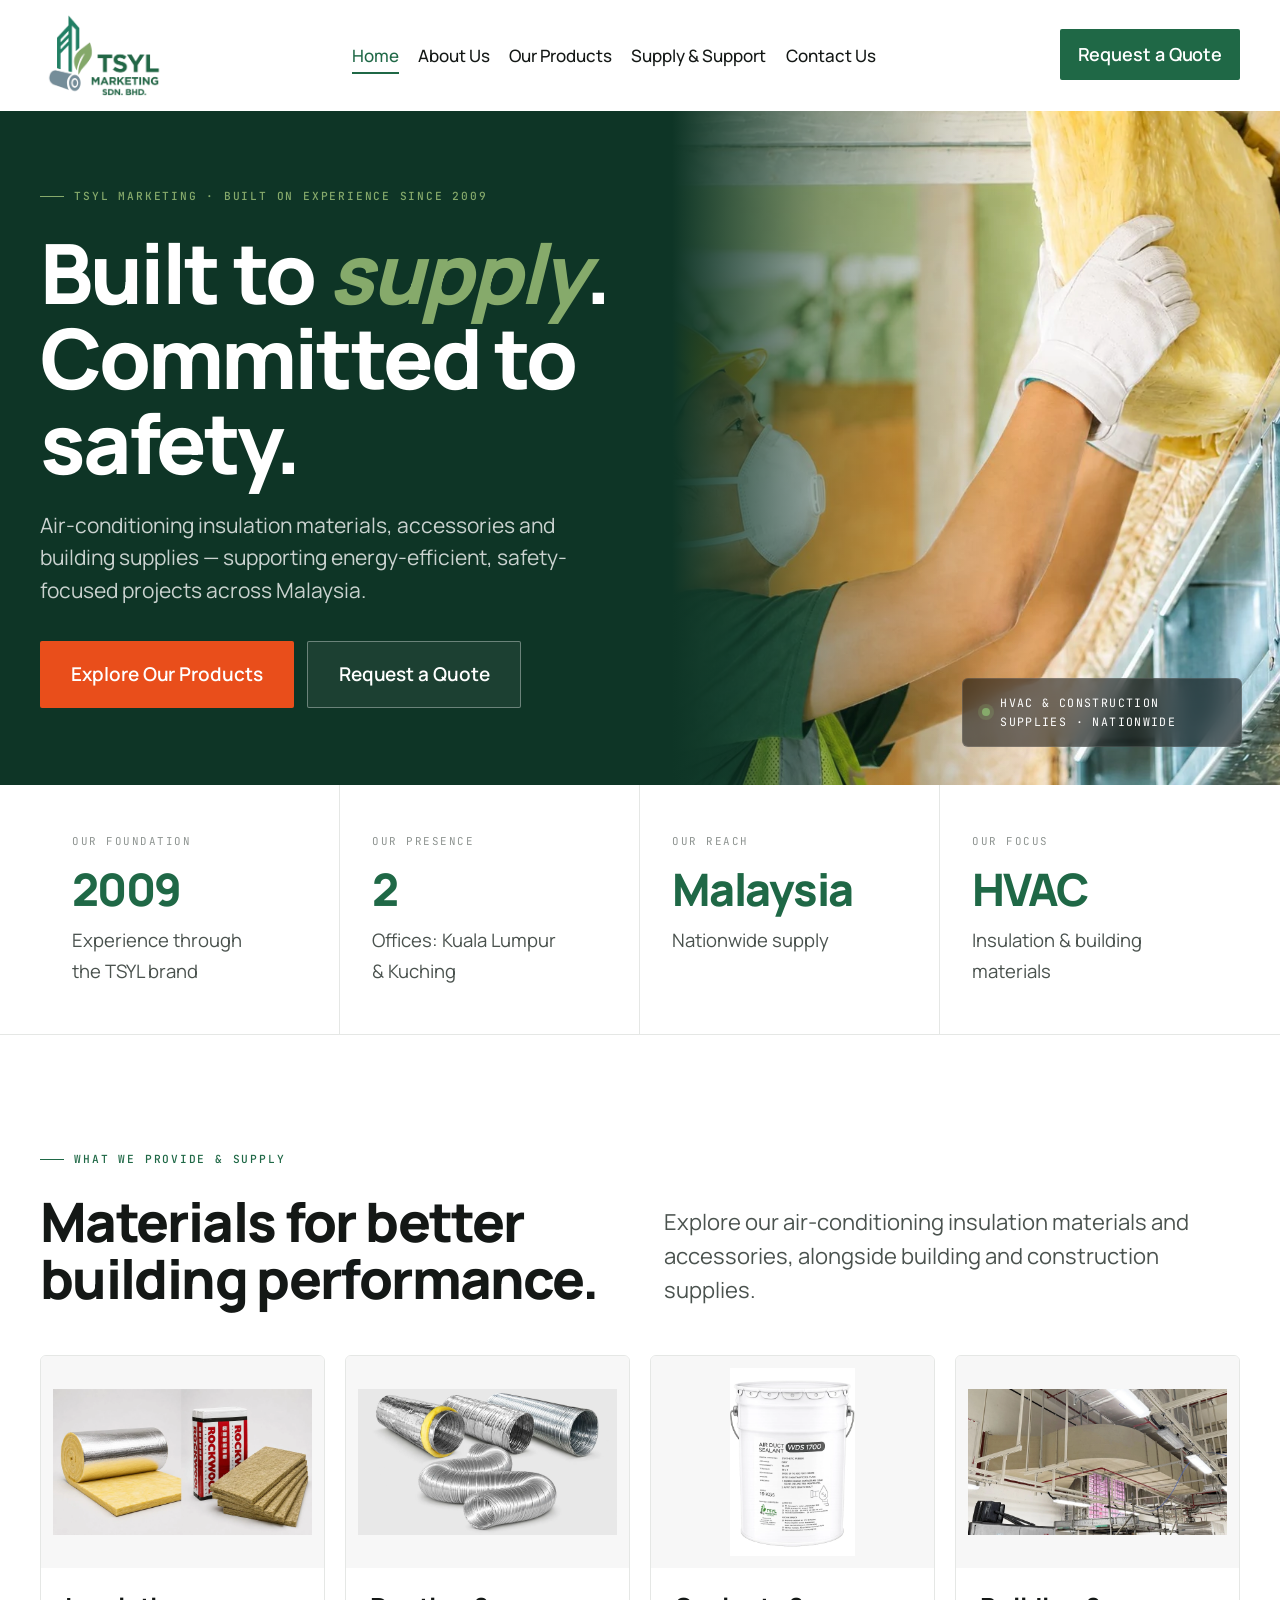
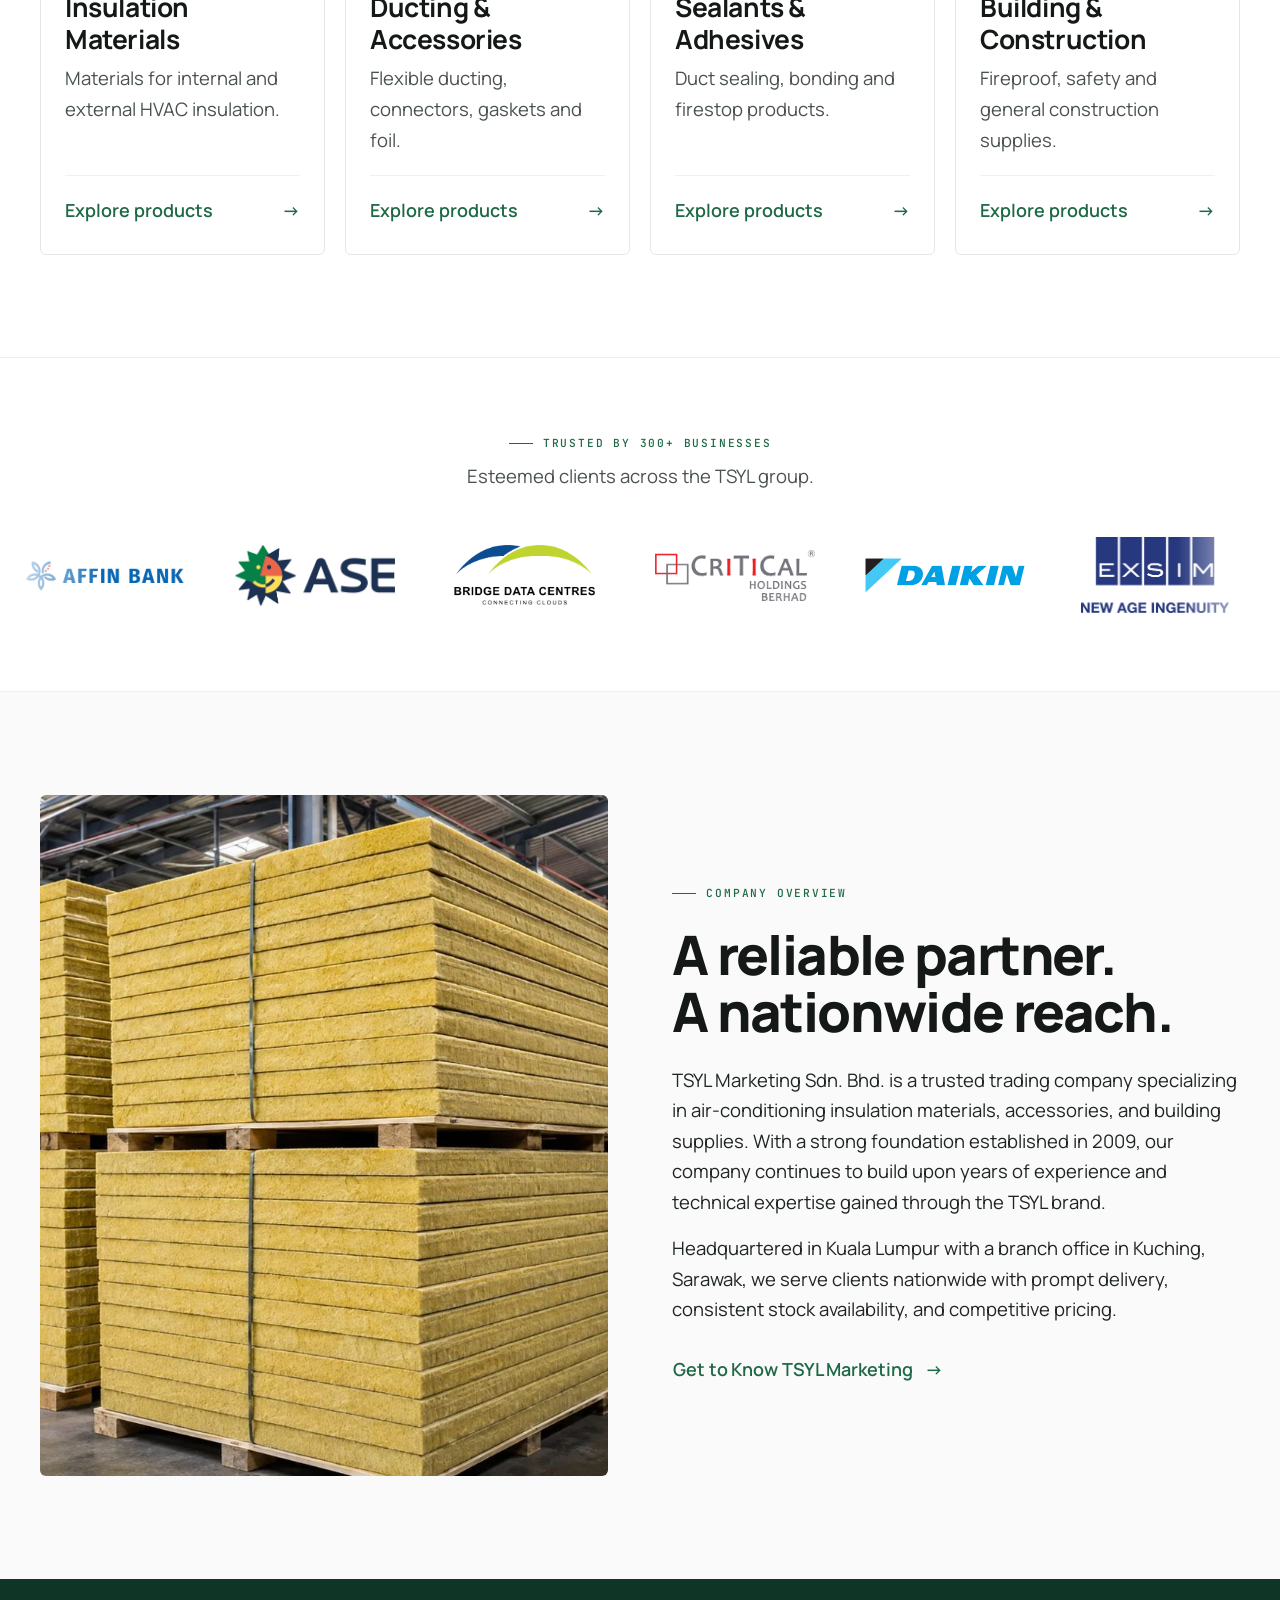
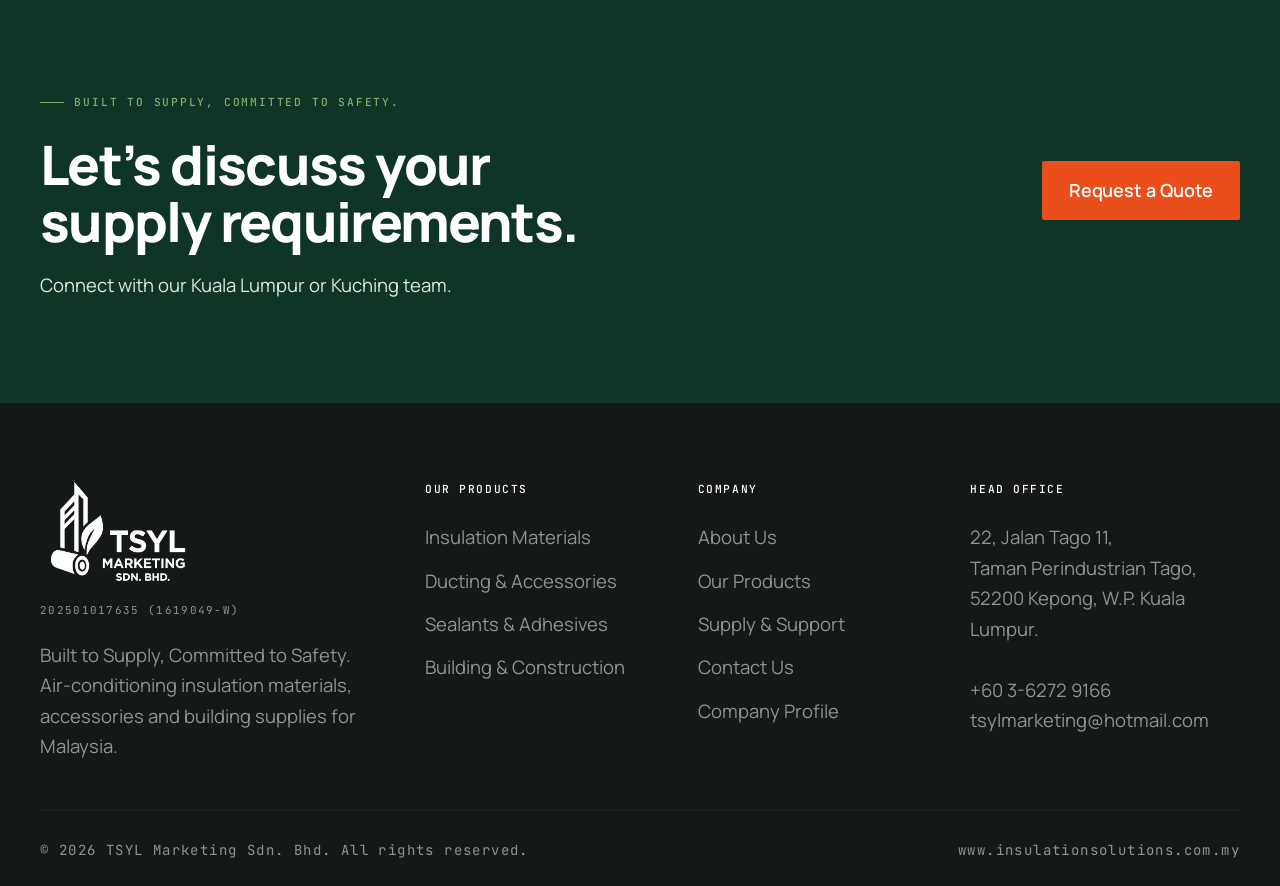
==== commit 321b3c9c: "Refine typography, inner-page heroes and tabbed product catalogue" ====
--- a/index.html
+++ b/index.html
@@ -33,9 +33,6 @@
 <a href="services.html" class="nav-link ">Supply & Support</a>
 </li>
 <li>
-<a href="projects.html" class="nav-link ">Selected Projects</a>
-</li>
-<li>
 <a href="contact.html" class="nav-link ">Contact Us</a>
 </li>
 </ul>
@@ -65,9 +62,6 @@
 </li>
 <li>
 <a href="services.html" class="nav-link ">Supply & Support</a>
-</li>
-<li>
-<a href="projects.html" class="nav-link ">Selected Projects</a>
 </li>
 <li>
 <a href="contact.html" class="nav-link ">Contact Us</a>
@@ -185,7 +179,6 @@
 <div class="eyebrow">Trusted by 300+ Businesses</div>
 <p>Esteemed clients across the TSYL group.</p>
 </div>
-<button class="btn btn-outline btn-sm" id="logos-toggle" aria-pressed="false">Pause logos</button>
 </div>
 <div class="marquee">
 <div class="marquee-track">
@@ -348,41 +341,6 @@
 <a href="about.html" class="btn btn-ghost">Get to Know TSYL Marketing</a>
 </div>
 </div>
-</div>
-</section>
-<section class="section ">
-<div class="container">
-<div class="products-header">
-<div>
-<div class="eyebrow mb-3">Selected Major Projects</div>
-<h2>Supplied for projects<br>across Malaysia.</h2>
-</div>
-<p class="lead">Our materials have supported major transport, commercial and civic developments.</p>
-</div>
-<div class="project-grid">
-<article class="project-card">
-<img src="assets/img/profile/mrt1.webp" alt="MRT Line 1" class="" loading="lazy" decoding="async">
-<div>
-<p class="eyebrow no-line">Kuala Lumpur and Selangor</p>
-<h3>MRT Line 1</h3>
-</div>
-</article>
-<article class="project-card">
-<img src="assets/img/profile/mrt2.webp" alt="MRT Line 2" class="" loading="lazy" decoding="async">
-<div>
-<p class="eyebrow no-line">Klang Valley</p>
-<h3>MRT Line 2</h3>
-</div>
-</article>
-<article class="project-card">
-<img src="assets/img/profile/mrts.webp" alt="MRTS" class="" loading="lazy" decoding="async">
-<div>
-<p class="eyebrow no-line">Johor</p>
-<h3>MRTS</h3>
-</div>
-</article>
-</div>
-<a href="projects.html" class="btn btn-ghost">View Selected Projects</a>
 </div>
 </section>
 <section class="section bg-dark">
@@ -436,13 +394,10 @@
 <a href="services.html">Supply & Support</a>
 </li>
 <li>
-<a href="projects.html">Selected Projects</a>
-</li>
-<li>
 <a href="contact.html">Contact Us</a>
 </li>
 <li>
-<a href="assets/documents/tsyl-marketing-company-profile.pdf">Company Profile (PDF)</a>
+<a href="assets/documents/tsyl-marketing-company-profile.pdf" target="_blank" rel="noopener noreferrer">Company Profile</a>
 </li>
 </ul>
 </div>
--- a/assets/css/styles.css
+++ b/assets/css/styles.css
@@ -1283,3 +1283,77 @@
 @media (max-width: 880px) { .project-grid { grid-template-columns: repeat(2, minmax(0, 1fr)); } .cta-content { flex-direction: column; align-items: flex-start; } }
 @media (max-width: 600px) { .project-grid, .two-column { grid-template-columns: 1fr; } .trust-heading { align-items: flex-start; flex-direction: column; } .specs th, .specs td { padding: .75rem; font-size: .86rem; } .specs th { width: 38%; } .nav-logo img { height: 55px; width: 90px; } .hero-media { min-height: 280px; } .client-logo { width: 170px; } }
 @media (prefers-reduced-motion: reduce) { html { scroll-behavior: auto; } *, *::before, *::after { transition: none !important; } .marquee { overflow-x: auto; mask-image: none; } .marquee-track { animation: none; } .logo-group[aria-hidden] { display: none; } .reveal { opacity: 1; transform: none; } }
+/* Client review: larger reading text, centred trust band and compact inner heroes. */
+body { font-size: 18.5px; line-height: 1.65; }
+p, .product-card .pc-body p, .service-card p, .value-card p, .office-card address,
+.office-card .oc-contact a, .contact-form .form-sub, .footer-brand p,
+.footer-col address, .footer-col a, .trust-heading p, .form-help, .form-status,
+.stat-label, .application-steps, .specs td, .specs th { font-size: 18.5px; line-height: 1.65; }
+.lead { font-size: 22px; }
+.hero-sub { font-size: 21px; }
+.nav-link { font-size: 17px; }
+.btn, .btn-sm, .product-card .pc-cta { font-size: 18px; }
+.btn-lg { font-size: 19px; }
+.field input, .field select, .field textarea { font-size: 18px; }
+.field label { font-size: 14px; }
+.footer-bottom { font-size: 14px; gap: 1.25rem; }
+.nav-logo img { width: 127.5px; height: 82.5px; }
+.nav-inner { gap: 1.25rem; }
+.nav-links { gap: clamp(.75rem, 1.5vw, 1.5rem); }
+.footer-brand img { filter: brightness(0) invert(1); background: transparent; padding: 0; opacity: 1; width: 156px; height: 102px; }
+.trust-heading { display: block; text-align: center; margin-bottom: 2rem; }
+.trust-heading .eyebrow { justify-content: center; }
+.page-hero { padding: clamp(2.5rem, 5vw, 4.25rem) 0; background: var(--green-deeper); }
+.page-hero::before { display: none; }
+.page-hero-grid { grid-template-columns: 1.12fr 1fr; align-items: center; gap: clamp(2rem, 5vw, 4.5rem); }
+.page-hero-copy { padding: .5rem 0; }
+.page-hero h1 { font-size: clamp(2.3rem, 4.2vw, 4rem); line-height: 1.08; }
+.page-hero-description { color: #dce9e1; font-size: 21px; line-height: 1.65; margin-top: 1.6rem; max-width: 46ch; }
+.page-hero .breadcrumb { margin-bottom: 1.5rem; color: #b4ce9f; }
+.page-hero .breadcrumb a { opacity: 1; }
+.page-hero-rule { display: flex; align-items: center; gap: .7rem; padding-top: 1.5rem; margin-top: 1.75rem; border-top: 1px solid #ffffff26; font-size: 14px; color: #b4ce9f; }
+.page-hero-rule span { width: 7px; height: 7px; background: var(--green-leaf); flex-shrink: 0; }
+.page-hero-visual { position: relative; margin: 0; overflow: hidden; border-radius: 6px; isolation: isolate; }
+.page-hero-visual img { width: 100%; height: clamp(320px, 30vw, 430px); object-fit: cover; }
+.page-hero-visual::after { content: ''; position: absolute; inset: 40% 0 0; background: linear-gradient(transparent, #0e3526e8); z-index: 0; }
+.page-hero-visual figcaption { position: absolute; inset: auto 1.5rem 1.5rem; z-index: 1; color: white; font-size: 15px; line-height: 1.5; max-width: 35ch; }
+.catalogue-section { padding-top: 2.5rem; }
+.cat-nav { display: flex; gap: .5rem; padding: 0 0 1.5rem; margin-bottom: 2rem; }
+.cat-pill { padding: 1rem 1.25rem; font-size: 18px; font-weight: 600; min-height: 58px; border-radius: 4px; }
+.cat-pill[aria-selected="true"] { color: white; background: var(--green); border-color: var(--green); box-shadow: inset 0 -3px 0 var(--green-leaf); }
+.catalogue-heading { display: grid; grid-template-columns: 1fr 1fr; align-items: end; gap: 2rem; margin: 0 0 1rem; }
+.catalogue-heading h2 { font-size: clamp(1.8rem, 3.2vw, 2.8rem); }
+.product-count { color: var(--graphite); margin-bottom: 1.5rem; font-size: 16px; min-height: 1.6em; }
+.catalogue-pagination { display: flex; align-items: center; justify-content: center; gap: 1.5rem; margin-top: 2.5rem; }
+.catalogue-pagination button:disabled { opacity: .4; cursor: default; }
+[hidden] { display: none !important; }
+.product-specifications { background: var(--gray-50); border: 1px solid var(--line); border-radius: 6px; margin-top: 2.5rem; }
+.product-specifications summary { cursor: pointer; padding: 1.5rem; font-size: 20px; font-weight: 700; color: var(--green); }
+.product-specifications > .container { padding: 2rem; }
+.product-specifications .specs { font-size: 18.5px; }
+.catalogue-grid { align-items: stretch; }
+#product-results { scroll-margin-top: 135px; }
+@media (max-width: 1150px) and (min-width: 1021px) { .nav-cta-wrap { display: none; } }
+@media (max-width: 880px) {
+  .page-hero-grid { grid-template-columns: 1fr; gap: 2rem; }
+  .page-hero-visual img { height: 280px; }
+  .page-hero h1 { font-size: clamp(2.3rem, 6vw, 3.6rem); }
+  .page-hero-description { max-width: 60ch; }
+  .catalogue-heading { grid-template-columns: 1fr; gap: 1rem; }
+  .cat-nav { display: grid; grid-template-columns: repeat(2, minmax(0, 1fr)); }
+  .cat-pill:first-child { grid-column: 1 / -1; }
+  .cat-pill { text-align: center; font-size: 17px; padding: .85rem .65rem; }
+}
+@media (max-width: 600px) {
+  .nav-logo img { height: 68.75px; width: 112.5px; }
+  .page-hero { padding: 2rem 0; }
+  .page-hero-visual img { height: 220px; }
+  .page-hero-description { font-size: 21px; }
+  .catalogue-pagination { gap: .65rem; justify-content: space-between; }
+  .catalogue-pagination .btn { padding: .7rem; font-size: 16px; }
+  #product-page { font-size: 15px; white-space: nowrap; }
+  .product-specifications > .container { padding: 1.2rem; }
+  .specs th, .specs td { font-size: 17px; padding: .65rem; overflow-wrap: anywhere; }
+  .hero-actions .btn { white-space: normal; }
+  .footer-bottom { align-items: flex-start; }
+}
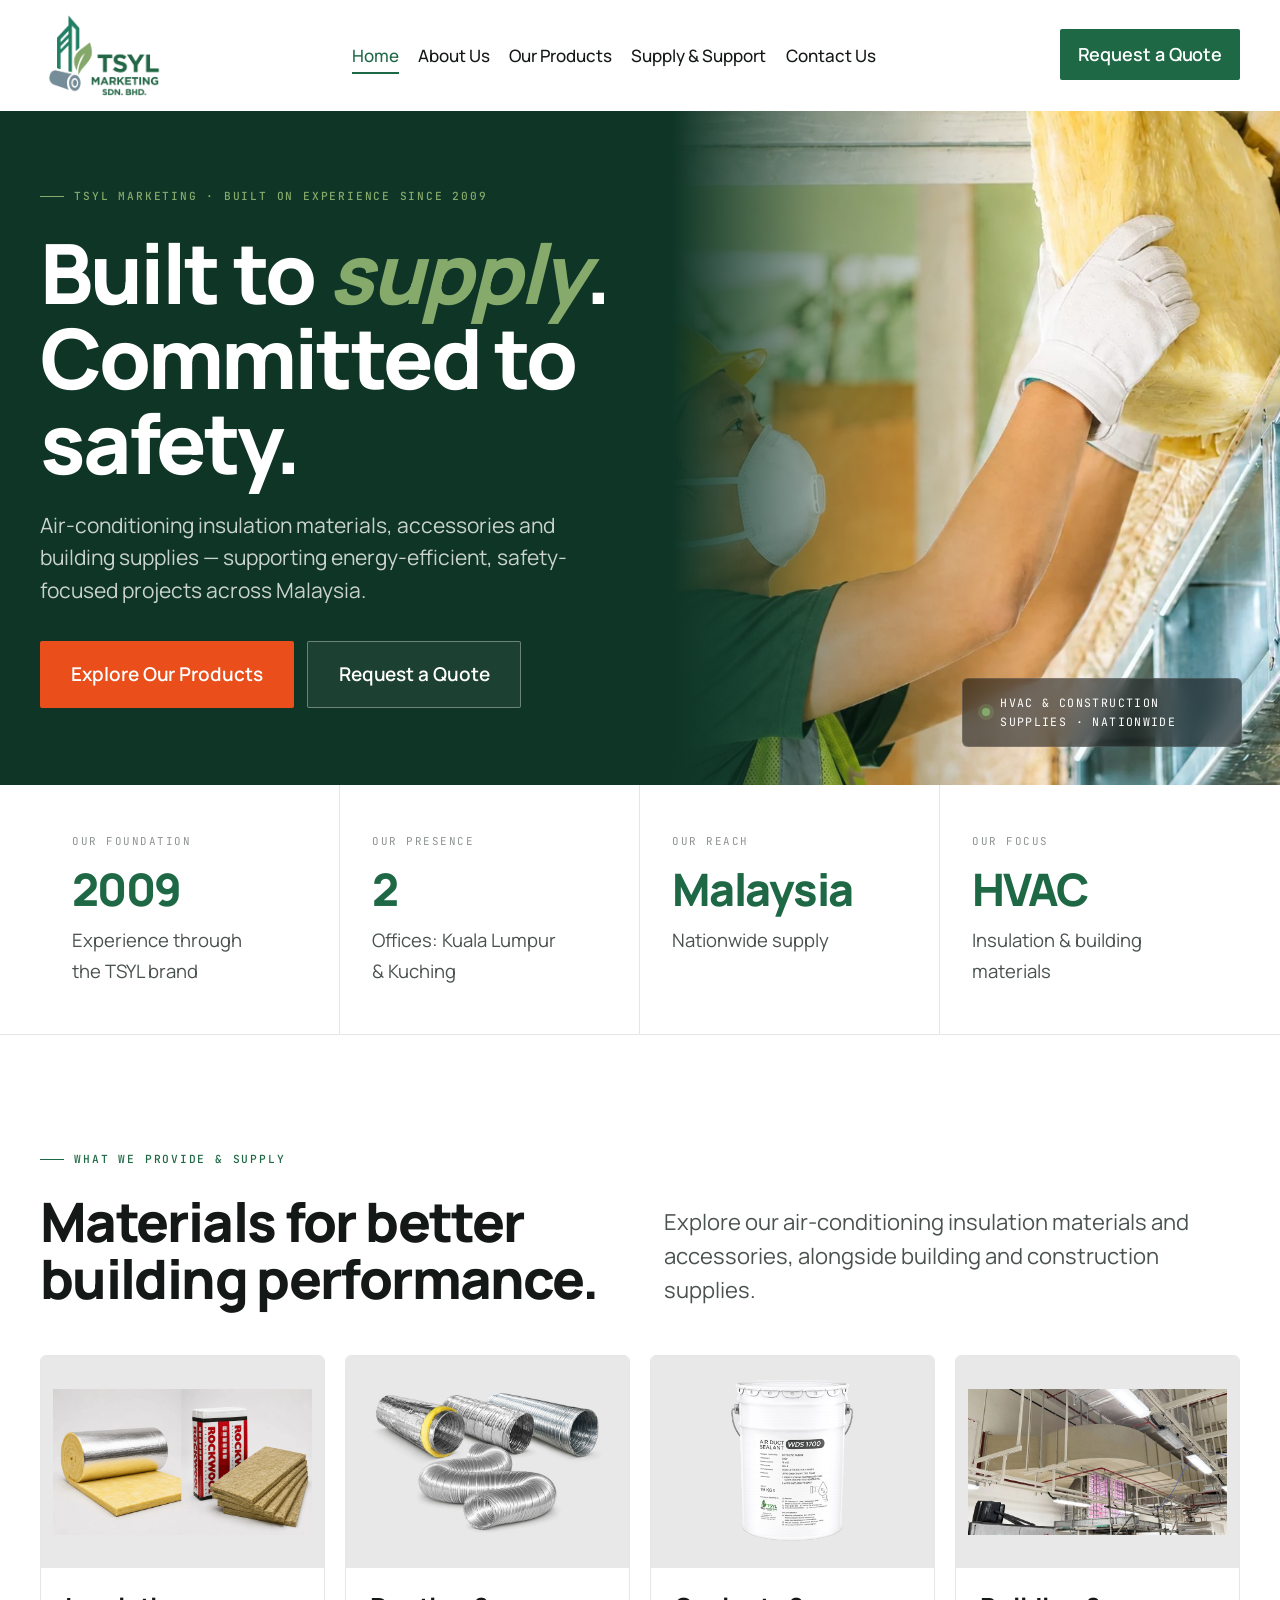
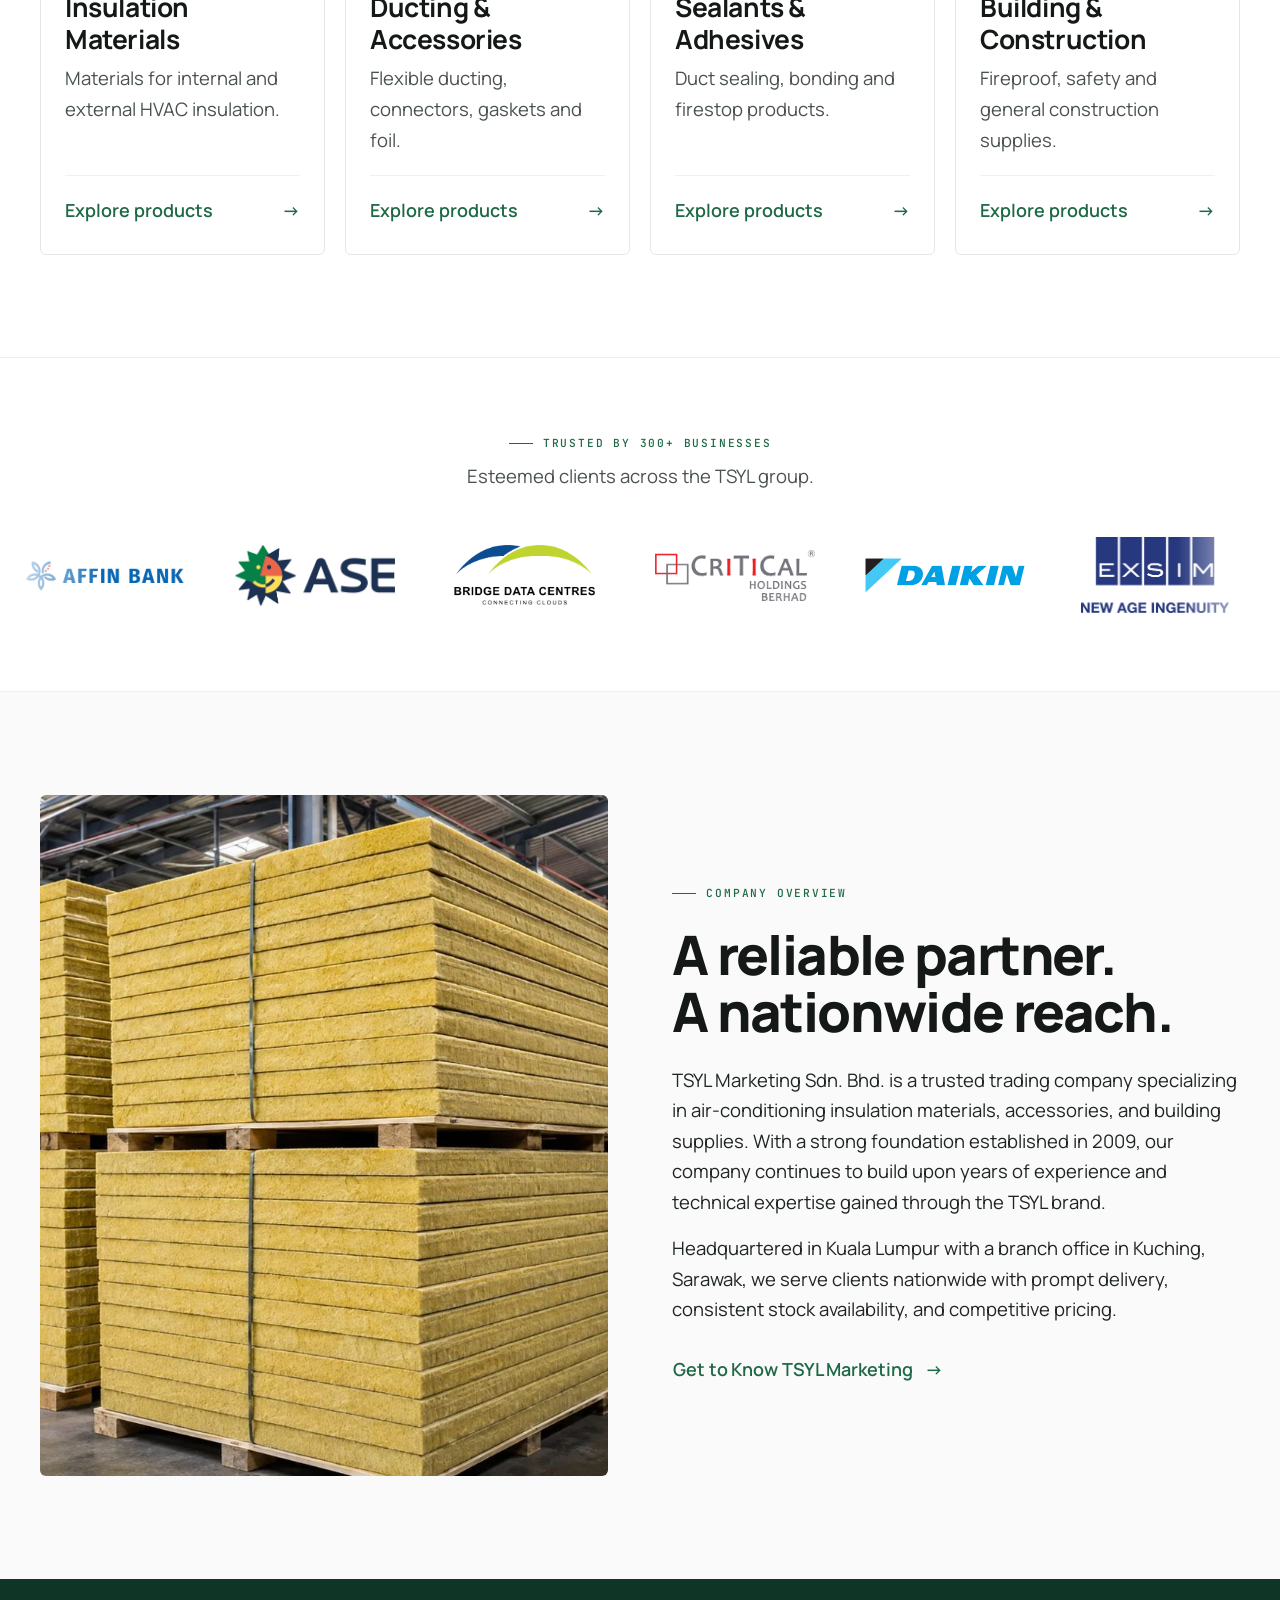
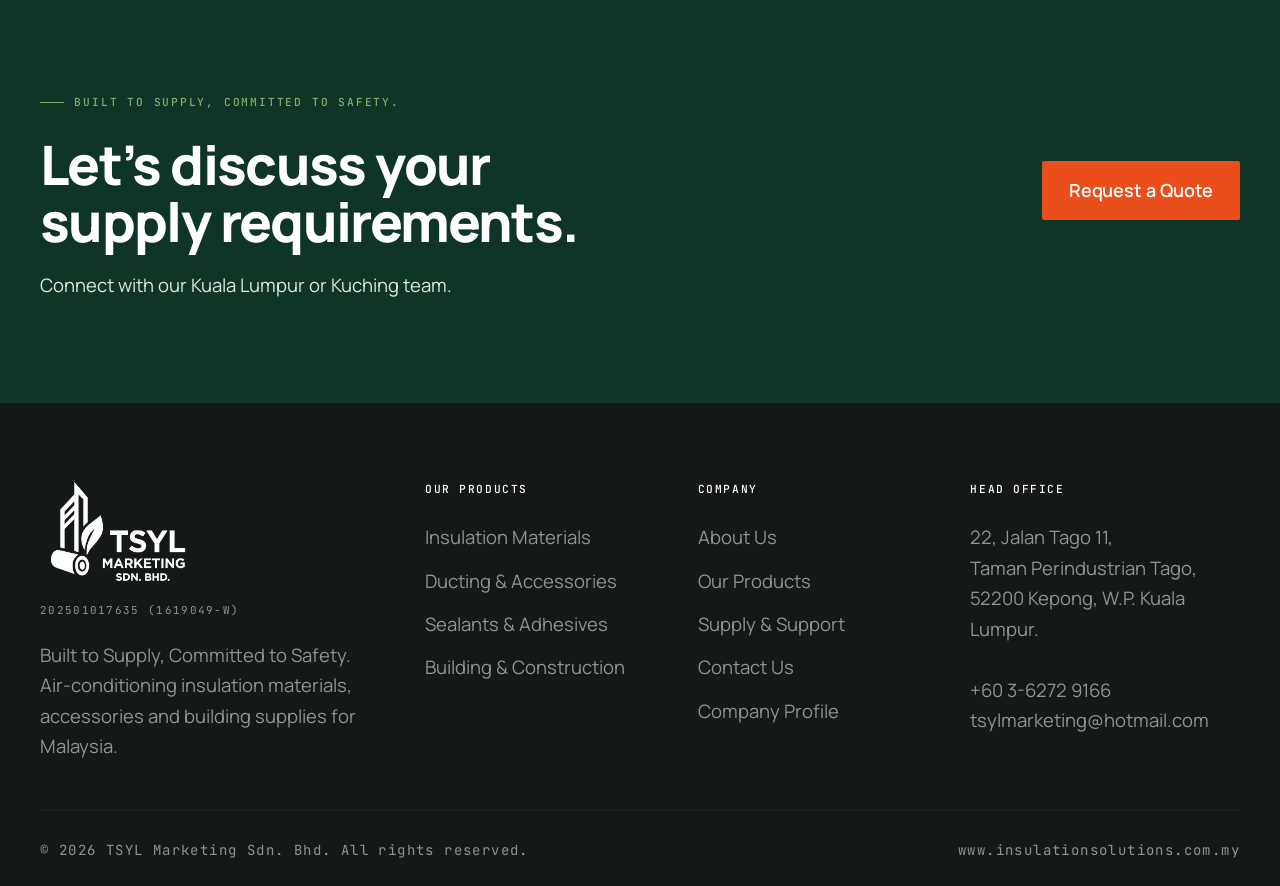
==== commit 1da5f5a6: "Standardize product imagery and improve enquiry handling Verify all 15 profile product groups, prese" ====
--- a/index.html
+++ b/index.html
@@ -3,7 +3,7 @@
 <head>
 <meta charset="UTF-8">
 <meta name="viewport" content="width=device-width, initial-scale=1.0">
-<title>Air-Conditioning Insulation & Building Supplies | TSYL Marketing Sdn. Bhd.</title>
+<title>Air-Conditioning Insulation &amp; Building Supplies | TSYL Marketing Sdn. Bhd.</title>
 <meta name="description" content="TSYL Marketing supplies HVAC insulation materials, accessories, sealants and building materials nationwide from Kuala Lumpur and Kuching.">
 <meta name="theme-color" content="#1F6846">
 <link rel="icon" href="assets/img/marketing-logo.png">
@@ -17,7 +17,7 @@
 <nav class="nav" aria-label="Main navigation">
 <div class="nav-inner">
 <a href="index.html" class="nav-logo" aria-label="TSYL Marketing home">
-<img src="assets/img/marketing-logo.png" alt="TSYL Marketing Sdn. Bhd." width="130" height="80">
+<img src="assets/img/marketing-logo.png" alt="TSYL Marketing Sdn. Bhd." width="1000" height="726">
 </a>
 <ul class="nav-links">
 <li>
@@ -30,7 +30,7 @@
 <a href="products.html" class="nav-link ">Our Products</a>
 </li>
 <li>
-<a href="services.html" class="nav-link ">Supply & Support</a>
+<a href="services.html" class="nav-link ">Supply &amp; Support</a>
 </li>
 <li>
 <a href="contact.html" class="nav-link ">Contact Us</a>
@@ -61,7 +61,7 @@
 <a href="products.html" class="nav-link ">Our Products</a>
 </li>
 <li>
-<a href="services.html" class="nav-link ">Supply & Support</a>
+<a href="services.html" class="nav-link ">Supply &amp; Support</a>
 </li>
 <li>
 <a href="contact.html" class="nav-link ">Contact Us</a>
@@ -85,7 +85,7 @@
 </div>
 </div>
 <div class="hero-media">
-<img src="assets/img/profile/hero.webp" alt="Insulation installation featured in the TSYL Marketing company profile" class="" loading="eager" decoding="async">
+<img src="assets/img/profile/hero.webp" alt="Insulation installation featured in the TSYL Marketing company profile" class="" loading="eager" decoding="async" width="1600" height="900">
 <div class="hero-tag">HVAC &amp; construction supplies · Nationwide</div>
 </div>
 </div>
@@ -101,7 +101,7 @@
 <div class="stat-cell">
 <div class="stat-eyebrow">Our presence</div>
 <div class="stat-num">2</div>
-<div class="stat-label">Offices: Kuala Lumpur & Kuching</div>
+<div class="stat-label">Offices: Kuala Lumpur &amp; Kuching</div>
 </div>
 <div class="stat-cell">
 <div class="stat-eyebrow">Our reach</div>
@@ -111,7 +111,7 @@
 <div class="stat-cell">
 <div class="stat-eyebrow">Our focus</div>
 <div class="stat-num">HVAC</div>
-<div class="stat-label">Insulation & building materials</div>
+<div class="stat-label">Insulation &amp; building materials</div>
 </div>
 </div>
 </div>
@@ -120,7 +120,7 @@
 <div class="container">
 <div class="products-header">
 <div>
-<div class="eyebrow mb-3">What We Provide & Supply</div>
+<div class="eyebrow mb-3">What We Provide &amp; Supply</div>
 <h2>Materials for better<br>building performance.</h2>
 </div>
 <p class="lead">Explore our air-conditioning insulation materials and accessories, alongside building and construction supplies.</p>
@@ -128,7 +128,7 @@
 <div class="products-grid">
 <a class="product-card" href="products.html#thermal">
 <div class="pc-media">
-<img src="assets/img/profile/fiberglass-rockwool.webp" alt="Insulation Materials" class="" loading="lazy" decoding="async">
+<img src="assets/img/profile/fiberglass-rockwool.webp" alt="Insulation Materials" class="" loading="lazy" decoding="async" width="1600" height="900">
 </div>
 <div class="pc-body">
 <h3>Insulation Materials</h3>
@@ -139,10 +139,10 @@
 </a>
 <a class="product-card" href="products.html#accessories">
 <div class="pc-media">
-<img src="assets/img/profile/ducts.webp" alt="Ducting &amp; Accessories" class="" loading="lazy" decoding="async">
+<img src="assets/img/profile/ducts.webp" alt="Ducting &amp; Accessories" class="" loading="lazy" decoding="async" width="1600" height="900">
 </div>
 <div class="pc-body">
-<h3>Ducting & Accessories</h3>
+<h3>Ducting &amp; Accessories</h3>
 <p>Flexible ducting, connectors, gaskets and foil.</p>
 <span class="pc-cta">Explore products <span aria-hidden="true">→</span>
 </span>
@@ -150,10 +150,10 @@
 </a>
 <a class="product-card" href="products.html#sealants">
 <div class="pc-media">
-<img src="assets/img/profile/wds1700.webp" alt="Sealants &amp; Adhesives" class="" loading="lazy" decoding="async">
+<img src="assets/img/profile/wds1700-cutout-480.webp" alt="Sealants &amp; Adhesives" class="" loading="lazy" decoding="async" srcset="assets/img/profile/wds1700-cutout-480.webp 480w, assets/img/profile/wds1700-cutout.webp 882w" sizes="(max-width: 600px) calc(100vw - 40px), (max-width: 1000px) 45vw, 400px" width="882" height="1234">
 </div>
 <div class="pc-body">
-<h3>Sealants & Adhesives</h3>
+<h3>Sealants &amp; Adhesives</h3>
 <p>Duct sealing, bonding and firestop products.</p>
 <span class="pc-cta">Explore products <span aria-hidden="true">→</span>
 </span>
@@ -161,10 +161,10 @@
 </a>
 <a class="product-card" href="products.html#building">
 <div class="pc-media">
-<img src="assets/img/profile/construction.webp" alt="Building &amp; Construction" class="" loading="lazy" decoding="async">
+<img src="assets/img/profile/construction.webp" alt="Building &amp; Construction" class="" loading="lazy" decoding="async" width="1600" height="900">
 </div>
 <div class="pc-body">
-<h3>Building & Construction</h3>
+<h3>Building &amp; Construction</h3>
 <p>Fireproof, safety and general construction supplies.</p>
 <span class="pc-cta">Explore products <span aria-hidden="true">→</span>
 </span>
@@ -184,144 +184,144 @@
 <div class="marquee-track">
 <div class="logo-group">
 <div class="client-logo">
-<img src="assets/img/clients/affin.png" alt="Affin Bank" width="160" height="76" loading="lazy">
-</div>
-<div class="client-logo">
-<img src="assets/img/clients/ase.png" alt="ASE" width="160" height="76" loading="lazy">
-</div>
-<div class="client-logo">
-<img src="assets/img/clients/bridge-data.png" alt="Bridge Data Centres" width="160" height="76" loading="lazy">
-</div>
-<div class="client-logo">
-<img src="assets/img/clients/critical-berhad.png" alt="Critical Berhad" width="160" height="76" loading="lazy">
-</div>
-<div class="client-logo">
-<img src="assets/img/clients/daikin.png" alt="Daikin" width="160" height="76" loading="lazy">
-</div>
-<div class="client-logo">
-<img src="assets/img/clients/exsim.png" alt="Exsim" width="160" height="76" loading="lazy">
-</div>
-<div class="client-logo">
-<img src="assets/img/clients/finas.jpg" alt="FINAS" width="160" height="76" loading="lazy">
-</div>
-<div class="client-logo">
-<img src="assets/img/clients/gamuda.png" alt="Gamuda" width="160" height="76" loading="lazy">
-</div>
-<div class="client-logo">
-<img src="assets/img/clients/greatech.png" alt="Greatech" width="160" height="76" loading="lazy">
-</div>
-<div class="client-logo">
-<img src="assets/img/clients/infineon.png" alt="Infineon" width="160" height="76" loading="lazy">
-</div>
-<div class="client-logo">
-<img src="assets/img/clients/ijm.png" alt="IJM" width="160" height="76" loading="lazy">
-</div>
-<div class="client-logo">
-<img src="assets/img/clients/intel.webp" alt="Intel" width="160" height="76" loading="lazy">
-</div>
-<div class="client-logo">
-<img src="assets/img/clients/IOI.png" alt="IOI" width="160" height="76" loading="lazy">
-</div>
-<div class="client-logo">
-<img src="assets/img/clients/Jabil_Circuit_Logo.svg.png" alt="Jabil" width="160" height="76" loading="lazy">
-</div>
-<div class="client-logo">
-<img src="assets/img/clients/marriott.png" alt="Marriott" width="160" height="76" loading="lazy">
-</div>
-<div class="client-logo">
-<img src="assets/img/clients/megatara.jpg" alt="Megatara" width="160" height="76" loading="lazy">
-</div>
-<div class="client-logo">
-<img src="assets/img/clients/mrt.png" alt="MRT" width="160" height="76" loading="lazy">
-</div>
-<div class="client-logo">
-<img src="assets/img/clients/msia-airport.png" alt="Malaysia Airports" width="160" height="76" loading="lazy">
-</div>
-<div class="client-logo">
-<img src="assets/img/clients/NP1U_crest-builder-holdings-berhad-1.jpg" alt="Crest Builder Holdings Berhad" width="160" height="76" loading="lazy">
-</div>
-<div class="client-logo">
-<img src="assets/img/clients/pavilion.png" alt="Pavilion" width="160" height="76" loading="lazy">
-</div>
-<div class="client-logo">
-<img src="assets/img/clients/Texas-instrument.png" alt="Texas Instruments" width="160" height="76" loading="lazy">
-</div>
-<div class="client-logo">
-<img src="assets/img/clients/TRX.jpg" alt="TRX" width="160" height="76" loading="lazy">
-</div>
-<div class="client-logo">
-<img src="assets/img/clients/uob.png" alt="UOB" width="160" height="76" loading="lazy">
+<img src="assets/img/clients/affin.png" alt="Affin Bank" width="1600" height="306" loading="lazy">
+</div>
+<div class="client-logo">
+<img src="assets/img/clients/ase.png" alt="ASE" width="1305" height="496" loading="lazy">
+</div>
+<div class="client-logo">
+<img src="assets/img/clients/bridge-data.png" alt="Bridge Data Centres" width="1600" height="834" loading="lazy">
+</div>
+<div class="client-logo">
+<img src="assets/img/clients/critical-berhad.png" alt="Critical Berhad" width="398" height="127" loading="lazy">
+</div>
+<div class="client-logo">
+<img src="assets/img/clients/daikin.png" alt="Daikin" width="1280" height="276" loading="lazy">
+</div>
+<div class="client-logo">
+<img src="assets/img/clients/exsim.png" alt="Exsim" width="300" height="155" loading="lazy">
+</div>
+<div class="client-logo">
+<img src="assets/img/clients/finas.jpg" alt="FINAS" width="1000" height="548" loading="lazy">
+</div>
+<div class="client-logo">
+<img src="assets/img/clients/gamuda.png" alt="Gamuda" width="1600" height="461" loading="lazy">
+</div>
+<div class="client-logo">
+<img src="assets/img/clients/greatech.png" alt="Greatech" width="1540" height="528" loading="lazy">
+</div>
+<div class="client-logo">
+<img src="assets/img/clients/infineon.png" alt="Infineon" width="338" height="149" loading="lazy">
+</div>
+<div class="client-logo">
+<img src="assets/img/clients/ijm.png" alt="IJM" width="257" height="257" loading="lazy">
+</div>
+<div class="client-logo">
+<img src="assets/img/clients/intel.webp" alt="Intel" width="866" height="650" loading="lazy">
+</div>
+<div class="client-logo">
+<img src="assets/img/clients/IOI.png" alt="IOI" width="1200" height="910" loading="lazy">
+</div>
+<div class="client-logo">
+<img src="assets/img/clients/Jabil_Circuit_Logo.svg.png" alt="Jabil" width="1280" height="218" loading="lazy">
+</div>
+<div class="client-logo">
+<img src="assets/img/clients/marriott.png" alt="Marriott" width="253" height="199" loading="lazy">
+</div>
+<div class="client-logo">
+<img src="assets/img/clients/megatara.jpg" alt="Megatara" width="321" height="90" loading="lazy">
+</div>
+<div class="client-logo">
+<img src="assets/img/clients/mrt.png" alt="MRT" width="300" height="134" loading="lazy">
+</div>
+<div class="client-logo">
+<img src="assets/img/clients/msia-airport.png" alt="Malaysia Airports" width="1200" height="475" loading="lazy">
+</div>
+<div class="client-logo">
+<img src="assets/img/clients/NP1U_crest-builder-holdings-berhad-1.jpg" alt="Crest Builder Holdings Berhad" width="1000" height="525" loading="lazy">
+</div>
+<div class="client-logo">
+<img src="assets/img/clients/pavilion.png" alt="Pavilion" width="336" height="90" loading="lazy">
+</div>
+<div class="client-logo">
+<img src="assets/img/clients/Texas-instrument.png" alt="Texas Instruments" width="370" height="136" loading="lazy">
+</div>
+<div class="client-logo">
+<img src="assets/img/clients/TRX.jpg" alt="TRX" width="320" height="320" loading="lazy">
+</div>
+<div class="client-logo">
+<img src="assets/img/clients/uob.png" alt="UOB" width="1600" height="452" loading="lazy">
 </div>
 </div>
 <div class="logo-group" aria-hidden="true">
 <div class="client-logo">
-<img src="assets/img/clients/affin.png" alt="" data-client="Affin Bank" width="160" height="76" loading="lazy">
-</div>
-<div class="client-logo">
-<img src="assets/img/clients/ase.png" alt="" data-client="ASE" width="160" height="76" loading="lazy">
-</div>
-<div class="client-logo">
-<img src="assets/img/clients/bridge-data.png" alt="" data-client="Bridge Data Centres" width="160" height="76" loading="lazy">
-</div>
-<div class="client-logo">
-<img src="assets/img/clients/critical-berhad.png" alt="" data-client="Critical Berhad" width="160" height="76" loading="lazy">
-</div>
-<div class="client-logo">
-<img src="assets/img/clients/daikin.png" alt="" data-client="Daikin" width="160" height="76" loading="lazy">
-</div>
-<div class="client-logo">
-<img src="assets/img/clients/exsim.png" alt="" data-client="Exsim" width="160" height="76" loading="lazy">
-</div>
-<div class="client-logo">
-<img src="assets/img/clients/finas.jpg" alt="" data-client="FINAS" width="160" height="76" loading="lazy">
-</div>
-<div class="client-logo">
-<img src="assets/img/clients/gamuda.png" alt="" data-client="Gamuda" width="160" height="76" loading="lazy">
-</div>
-<div class="client-logo">
-<img src="assets/img/clients/greatech.png" alt="" data-client="Greatech" width="160" height="76" loading="lazy">
-</div>
-<div class="client-logo">
-<img src="assets/img/clients/infineon.png" alt="" data-client="Infineon" width="160" height="76" loading="lazy">
-</div>
-<div class="client-logo">
-<img src="assets/img/clients/ijm.png" alt="" data-client="IJM" width="160" height="76" loading="lazy">
-</div>
-<div class="client-logo">
-<img src="assets/img/clients/intel.webp" alt="" data-client="Intel" width="160" height="76" loading="lazy">
-</div>
-<div class="client-logo">
-<img src="assets/img/clients/IOI.png" alt="" data-client="IOI" width="160" height="76" loading="lazy">
-</div>
-<div class="client-logo">
-<img src="assets/img/clients/Jabil_Circuit_Logo.svg.png" alt="" data-client="Jabil" width="160" height="76" loading="lazy">
-</div>
-<div class="client-logo">
-<img src="assets/img/clients/marriott.png" alt="" data-client="Marriott" width="160" height="76" loading="lazy">
-</div>
-<div class="client-logo">
-<img src="assets/img/clients/megatara.jpg" alt="" data-client="Megatara" width="160" height="76" loading="lazy">
-</div>
-<div class="client-logo">
-<img src="assets/img/clients/mrt.png" alt="" data-client="MRT" width="160" height="76" loading="lazy">
-</div>
-<div class="client-logo">
-<img src="assets/img/clients/msia-airport.png" alt="" data-client="Malaysia Airports" width="160" height="76" loading="lazy">
-</div>
-<div class="client-logo">
-<img src="assets/img/clients/NP1U_crest-builder-holdings-berhad-1.jpg" alt="" data-client="Crest Builder Holdings Berhad" width="160" height="76" loading="lazy">
-</div>
-<div class="client-logo">
-<img src="assets/img/clients/pavilion.png" alt="" data-client="Pavilion" width="160" height="76" loading="lazy">
-</div>
-<div class="client-logo">
-<img src="assets/img/clients/Texas-instrument.png" alt="" data-client="Texas Instruments" width="160" height="76" loading="lazy">
-</div>
-<div class="client-logo">
-<img src="assets/img/clients/TRX.jpg" alt="" data-client="TRX" width="160" height="76" loading="lazy">
-</div>
-<div class="client-logo">
-<img src="assets/img/clients/uob.png" alt="" data-client="UOB" width="160" height="76" loading="lazy">
+<img src="assets/img/clients/affin.png" alt="" data-client="Affin Bank" width="1600" height="306" loading="lazy">
+</div>
+<div class="client-logo">
+<img src="assets/img/clients/ase.png" alt="" data-client="ASE" width="1305" height="496" loading="lazy">
+</div>
+<div class="client-logo">
+<img src="assets/img/clients/bridge-data.png" alt="" data-client="Bridge Data Centres" width="1600" height="834" loading="lazy">
+</div>
+<div class="client-logo">
+<img src="assets/img/clients/critical-berhad.png" alt="" data-client="Critical Berhad" width="398" height="127" loading="lazy">
+</div>
+<div class="client-logo">
+<img src="assets/img/clients/daikin.png" alt="" data-client="Daikin" width="1280" height="276" loading="lazy">
+</div>
+<div class="client-logo">
+<img src="assets/img/clients/exsim.png" alt="" data-client="Exsim" width="300" height="155" loading="lazy">
+</div>
+<div class="client-logo">
+<img src="assets/img/clients/finas.jpg" alt="" data-client="FINAS" width="1000" height="548" loading="lazy">
+</div>
+<div class="client-logo">
+<img src="assets/img/clients/gamuda.png" alt="" data-client="Gamuda" width="1600" height="461" loading="lazy">
+</div>
+<div class="client-logo">
+<img src="assets/img/clients/greatech.png" alt="" data-client="Greatech" width="1540" height="528" loading="lazy">
+</div>
+<div class="client-logo">
+<img src="assets/img/clients/infineon.png" alt="" data-client="Infineon" width="338" height="149" loading="lazy">
+</div>
+<div class="client-logo">
+<img src="assets/img/clients/ijm.png" alt="" data-client="IJM" width="257" height="257" loading="lazy">
+</div>
+<div class="client-logo">
+<img src="assets/img/clients/intel.webp" alt="" data-client="Intel" width="866" height="650" loading="lazy">
+</div>
+<div class="client-logo">
+<img src="assets/img/clients/IOI.png" alt="" data-client="IOI" width="1200" height="910" loading="lazy">
+</div>
+<div class="client-logo">
+<img src="assets/img/clients/Jabil_Circuit_Logo.svg.png" alt="" data-client="Jabil" width="1280" height="218" loading="lazy">
+</div>
+<div class="client-logo">
+<img src="assets/img/clients/marriott.png" alt="" data-client="Marriott" width="253" height="199" loading="lazy">
+</div>
+<div class="client-logo">
+<img src="assets/img/clients/megatara.jpg" alt="" data-client="Megatara" width="321" height="90" loading="lazy">
+</div>
+<div class="client-logo">
+<img src="assets/img/clients/mrt.png" alt="" data-client="MRT" width="300" height="134" loading="lazy">
+</div>
+<div class="client-logo">
+<img src="assets/img/clients/msia-airport.png" alt="" data-client="Malaysia Airports" width="1200" height="475" loading="lazy">
+</div>
+<div class="client-logo">
+<img src="assets/img/clients/NP1U_crest-builder-holdings-berhad-1.jpg" alt="" data-client="Crest Builder Holdings Berhad" width="1000" height="525" loading="lazy">
+</div>
+<div class="client-logo">
+<img src="assets/img/clients/pavilion.png" alt="" data-client="Pavilion" width="336" height="90" loading="lazy">
+</div>
+<div class="client-logo">
+<img src="assets/img/clients/Texas-instrument.png" alt="" data-client="Texas Instruments" width="370" height="136" loading="lazy">
+</div>
+<div class="client-logo">
+<img src="assets/img/clients/TRX.jpg" alt="" data-client="TRX" width="320" height="320" loading="lazy">
+</div>
+<div class="client-logo">
+<img src="assets/img/clients/uob.png" alt="" data-client="UOB" width="1600" height="452" loading="lazy">
 </div>
 </div>
 </div>
@@ -331,7 +331,7 @@
 <div class="container">
 <div class="split">
 <div class="split-media">
-<img src="assets/img/profile/warehouse.webp" alt="Insulation stock shown in the company profile" class="" loading="lazy" decoding="async">
+<img src="assets/img/profile/warehouse.webp" alt="Insulation stock shown in the company profile" class="" loading="lazy" decoding="async" width="1600" height="900">
 </div>
 <div class="split-text">
 <div class="eyebrow">Company Overview</div>
@@ -360,7 +360,7 @@
 <div class="container">
 <div class="footer-grid">
 <div class="footer-brand">
-<img src="assets/img/marketing-logo.png" alt="TSYL Marketing Sdn. Bhd." width="130" height="80">
+<img src="assets/img/marketing-logo.png" alt="TSYL Marketing Sdn. Bhd." width="1000" height="726">
 <div class="reg">202501017635 (1619049-W)</div>
 <p>Built to Supply, Committed to Safety. Air-conditioning insulation materials, accessories and building supplies for Malaysia.</p>
 </div>
@@ -371,13 +371,13 @@
 <a href="products.html#thermal">Insulation Materials</a>
 </li>
 <li>
-<a href="products.html#accessories">Ducting & Accessories</a>
-</li>
-<li>
-<a href="products.html#sealants">Sealants & Adhesives</a>
-</li>
-<li>
-<a href="products.html#building">Building & Construction</a>
+<a href="products.html#accessories">Ducting &amp; Accessories</a>
+</li>
+<li>
+<a href="products.html#sealants">Sealants &amp; Adhesives</a>
+</li>
+<li>
+<a href="products.html#building">Building &amp; Construction</a>
 </li>
 </ul>
 </div>
@@ -391,7 +391,7 @@
 <a href="products.html">Our Products</a>
 </li>
 <li>
-<a href="services.html">Supply & Support</a>
+<a href="services.html">Supply &amp; Support</a>
 </li>
 <li>
 <a href="contact.html">Contact Us</a>
@@ -420,4 +420,4 @@
 <script src="assets/js/main.js">
 </script>
 </body>
-</html>+</html>
--- a/assets/css/styles.css
+++ b/assets/css/styles.css
@@ -1236,6 +1236,14 @@
   .nav, .footer, .cta-banner, .cta-orange { display: none; }
 }
 /* Profile-aligned catalogue and project imagery */
+:root { --product-stage: #e8e8e8; }
+.product-image-stage { display: flex; align-items: center; justify-content: center; height: 270px; background: var(--product-stage); overflow: hidden; }
+.product-image-stage .catalog-image { display: block; width: 100%; height: 100%; object-fit: contain; background: transparent; padding: 1.25rem; }
+.product-image-stage-detail { height: 440px; border-radius: 6px; }
+.product-image-stage-detail .detail-image { height: 100%; max-height: 100%; object-fit: contain; padding: 1.5rem; }
+.product-card .pc-media { background: var(--product-stage); }
+.product-card .pc-media img { background: transparent !important; }
+@media (max-width: 600px) { .product-image-stage { height: 250px; } .product-image-stage-detail { height: 360px; } }
 .nav-logo img { height: 66px; width: 102px; object-fit: contain; }
 .nav-links { gap: clamp(.75rem, 1.6vw, 1.6rem); }
 .nav-link { font-size: .84rem; }
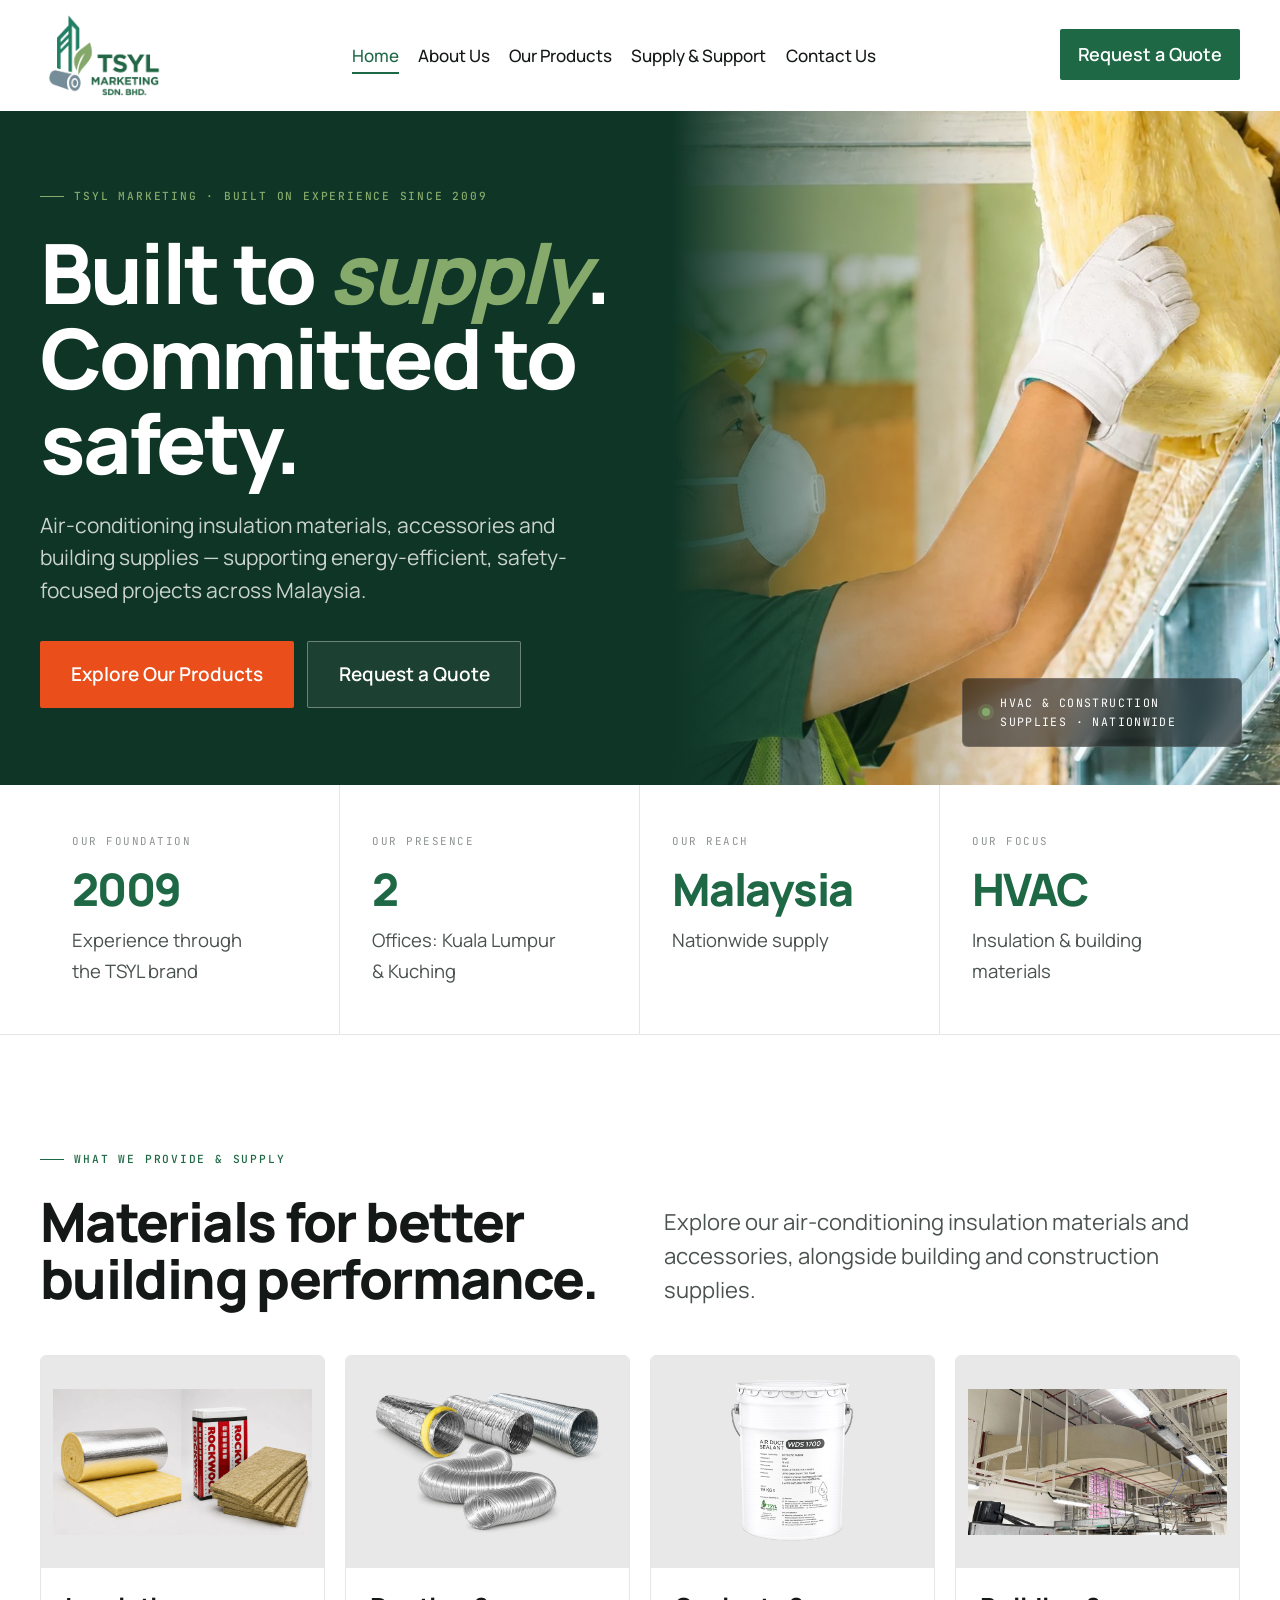
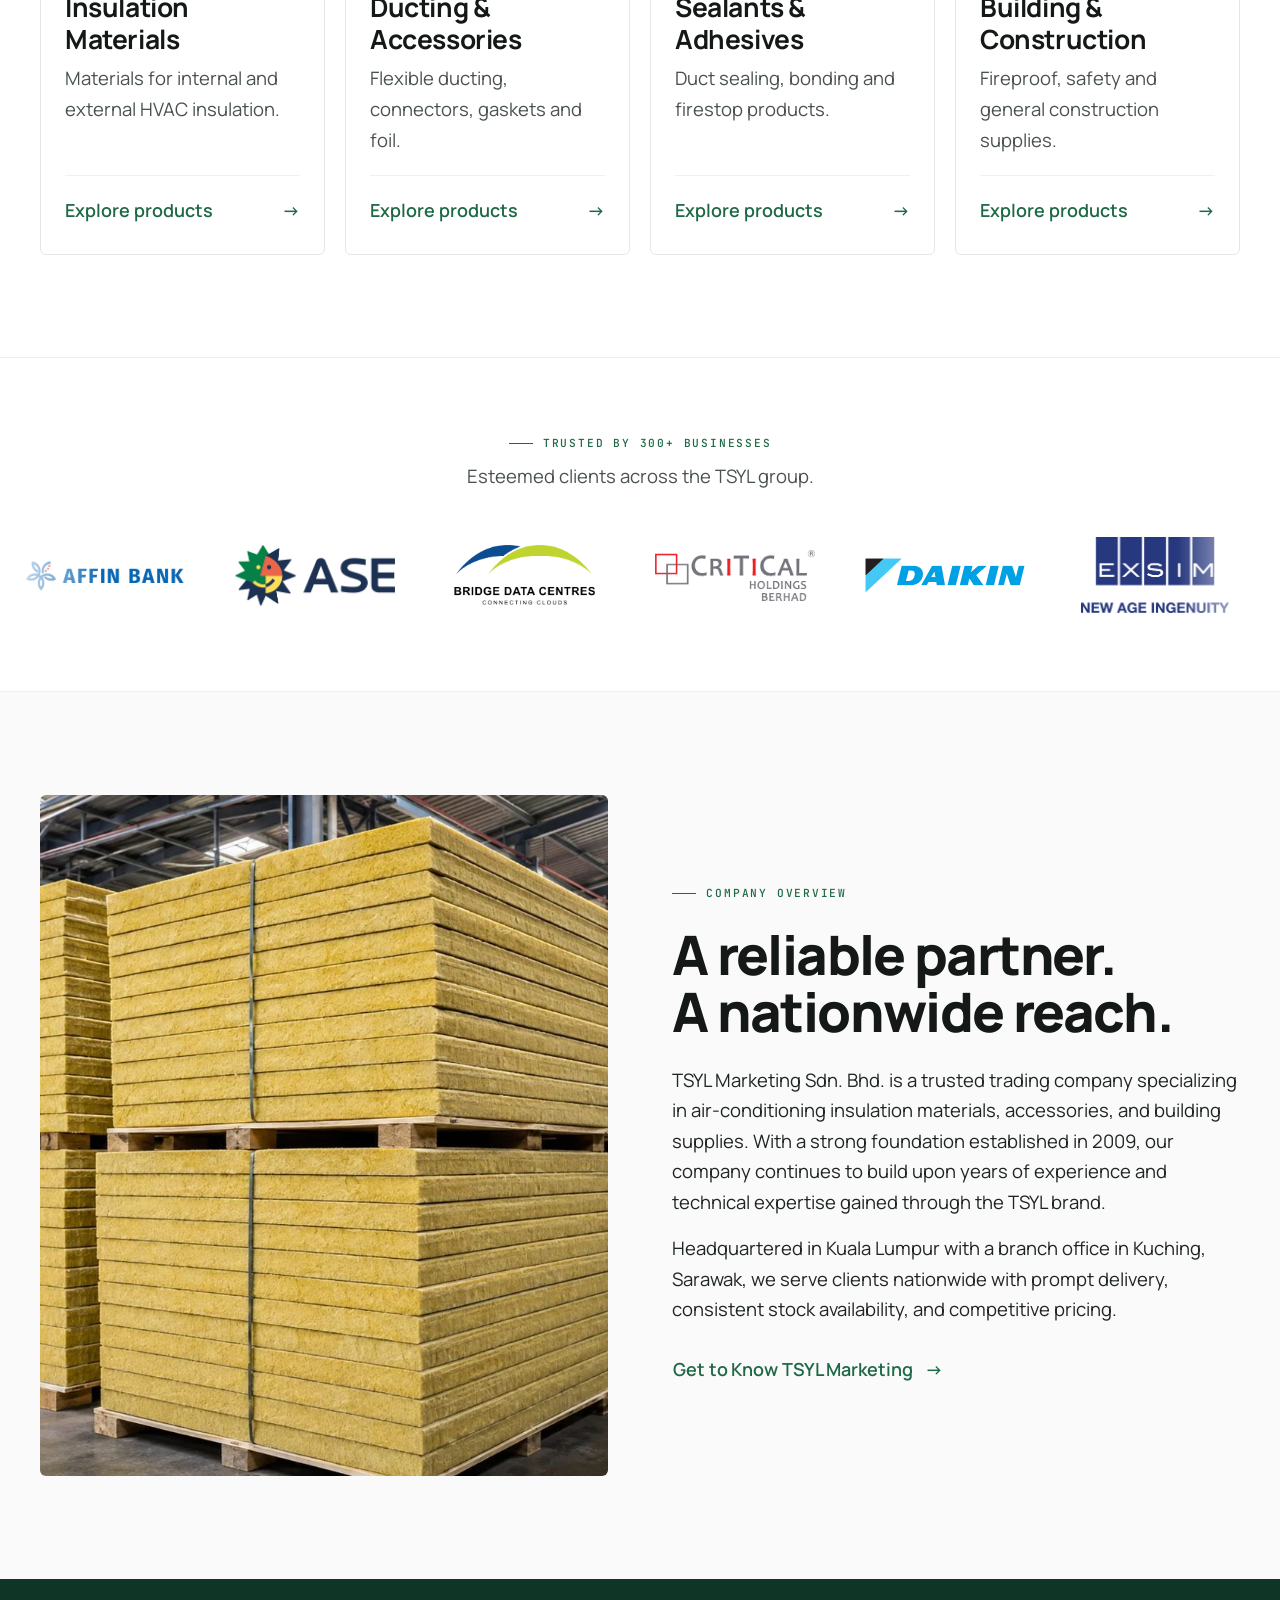
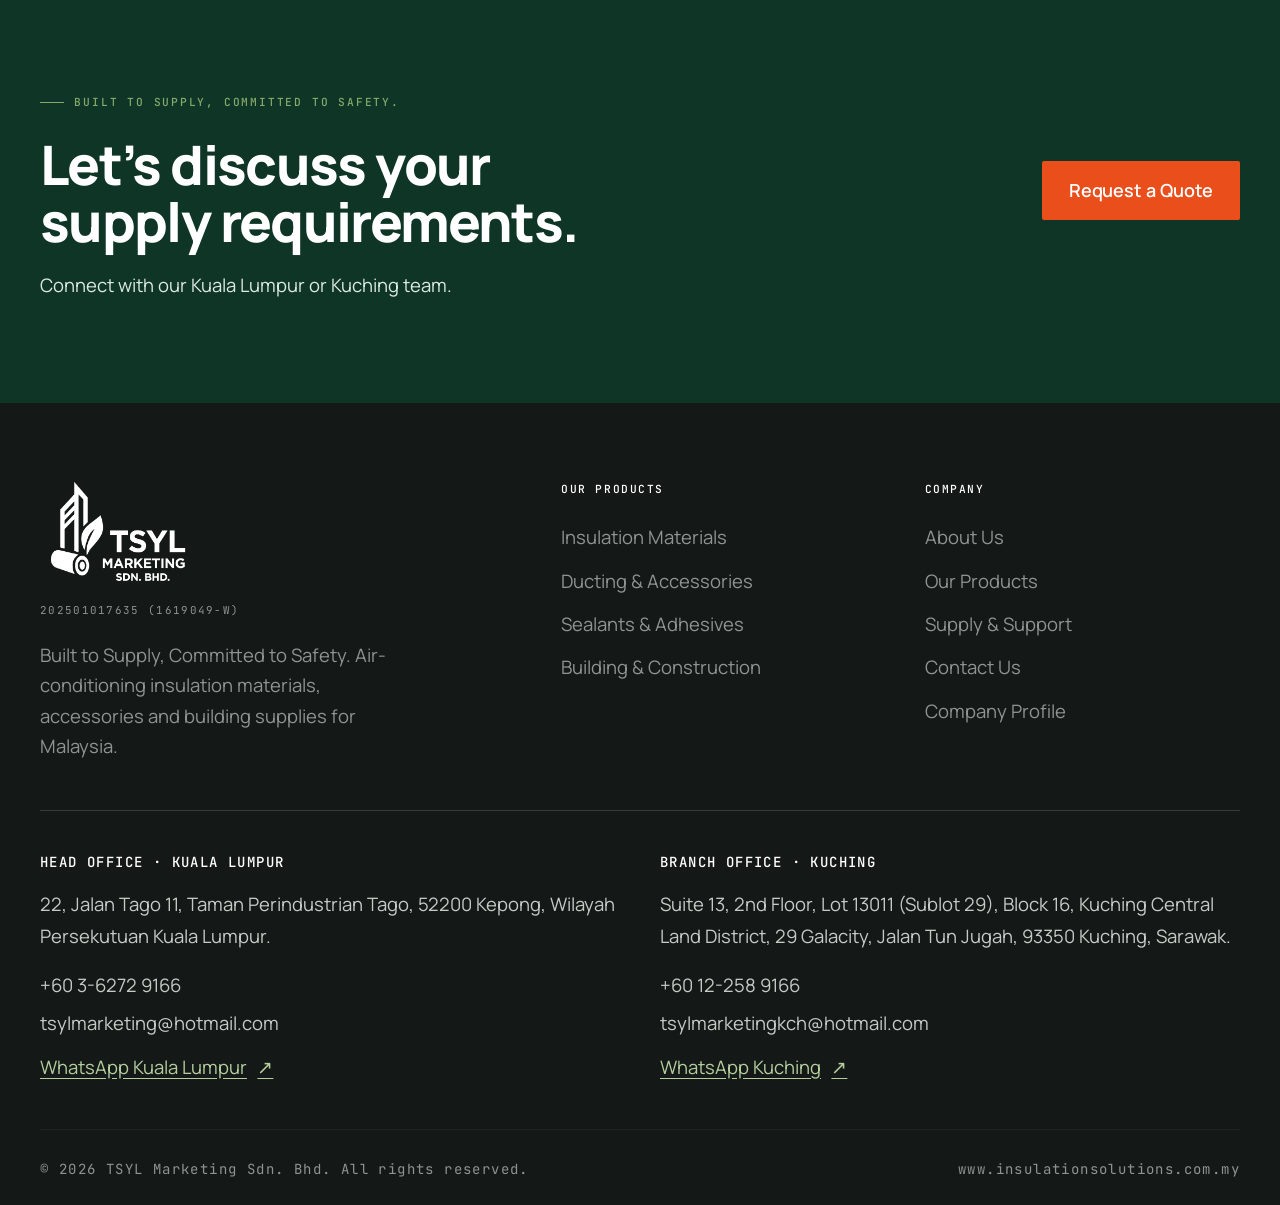
==== commit dc935dcf: "Add KL and Kuching office details to all footers Show full office addresses with the corresponding c" ====
--- a/index.html
+++ b/index.html
@@ -69,7 +69,7 @@
 </ul>
 <div class="nav-cta-wrap">
 <a href="contact.html" class="btn btn-primary">Request a Quote</a>
-<a href="https://wa.me/60124489166" class="btn btn-outline">WhatsApp</a>
+<a href="https://api.whatsapp.com/send?phone=60124489166" class="btn btn-outline" target="_blank" rel="noopener noreferrer">WhatsApp</a>
 </div>
 </div>
 <main id="main">
@@ -401,19 +401,13 @@
 </li>
 </ul>
 </div>
-<div class="footer-col">
-<h5>Head Office</h5>
-<address>22, Jalan Tago 11,<br>Taman Perindustrian Tago,<br>52200 Kepong, W.P. Kuala Lumpur.<br>
-<br>
-<a href="tel:+60362729166">+60 3-6272 9166</a>
-<br>
-<a href="mailto:tsylmarketing@hotmail.com">tsylmarketing@hotmail.com</a>
-</address>
-</div>
-</div>
-<div class="footer-bottom">
+</div>
+<div class="footer-offices" aria-label="Our offices">
+<section class="footer-office" aria-labelledby="footer-kl"><h5 id="footer-kl">Head Office · Kuala Lumpur</h5><address>22, Jalan Tago 11, Taman Perindustrian Tago, 52200 Kepong, Wilayah Persekutuan Kuala Lumpur.</address><div class="footer-office-contact"><a href="tel:+60362729166" target="_blank" rel="noopener noreferrer">+60 3-6272 9166</a><a href="mailto:tsylmarketing@hotmail.com" target="_blank" rel="noopener noreferrer">tsylmarketing@hotmail.com</a><a href="https://api.whatsapp.com/send?phone=60124489166" class="footer-office-whatsapp" target="_blank" rel="noopener noreferrer">WhatsApp Kuala Lumpur <span aria-hidden="true">↗</span></a></div></section>
+<section class="footer-office" aria-labelledby="footer-kuching"><h5 id="footer-kuching">Branch Office · Kuching</h5><address>Suite 13, 2nd Floor, Lot 13011 (Sublot 29), Block 16, Kuching Central Land District, 29 Galacity, Jalan Tun Jugah, 93350 Kuching, Sarawak.</address><div class="footer-office-contact"><a href="tel:+60122589166" target="_blank" rel="noopener noreferrer">+60 12-258 9166</a><a href="mailto:tsylmarketingkch@hotmail.com" target="_blank" rel="noopener noreferrer">tsylmarketingkch@hotmail.com</a><a href="https://api.whatsapp.com/send?phone=60122589166" class="footer-office-whatsapp" target="_blank" rel="noopener noreferrer">WhatsApp Kuching <span aria-hidden="true">↗</span></a></div></section>
+</div><div class="footer-bottom">
 <div>© 2026 TSYL Marketing Sdn. Bhd. All rights reserved.</div>
-<a href="https://www.insulationsolutions.com.my">www.insulationsolutions.com.my</a>
+<a href="https://www.insulationsolutions.com.my" target="_blank" rel="noopener noreferrer">www.insulationsolutions.com.my</a>
 </div>
 </div>
 </footer>
--- a/assets/css/styles.css
+++ b/assets/css/styles.css
@@ -771,7 +771,7 @@
 }
 .footer-grid {
   display: grid;
-  grid-template-columns: 1.5fr 1fr 1fr 1.2fr;
+  grid-template-columns: 1.5fr 1fr 1fr;
   gap: 3rem;
   margin-bottom: 3rem;
 }
@@ -828,6 +828,16 @@
 .footer-socials a:hover { background: var(--green); border-color: var(--green); color: var(--white); }
 @media (max-width: 880px) { .footer-grid { grid-template-columns: 1fr 1fr; } }
 @media (max-width: 540px) { .footer-grid { grid-template-columns: 1fr; gap: 2rem; } }
+.footer-offices { display:grid; grid-template-columns:repeat(2,minmax(0,1fr)); gap:2.5rem; padding:2.5rem 0; border-top:1px solid #ffffff26; }
+.footer-office { min-width:0; }
+.footer-office h5 { color:var(--white); font-family:var(--font-mono); font-size:14px; font-weight:500; letter-spacing:.1em; text-transform:uppercase; margin-bottom:1rem; line-height:1.6; }
+.footer-office address { color:#c4cbc7; font-style:normal; font-size:18.5px; line-height:1.7; max-width:58ch; overflow-wrap:anywhere; }
+.footer-office-contact { display:flex; flex-direction:column; align-items:flex-start; gap:.4rem; margin-top:1.1rem; }
+.footer-office-contact a { color:#c4cbc7; font-size:18.5px; line-height:1.7; overflow-wrap:anywhere; }
+.footer-office-contact a:hover { color:var(--green-leaf); }
+.footer-office-contact .footer-office-whatsapp { display:inline-flex; align-items:center; gap:.65rem; min-height:44px; color:#b4ce9f; text-decoration:underline; text-underline-offset:4px; }
+@media (max-width:880px) { .footer-grid .footer-brand { grid-column:1 / -1; } }
+@media (max-width:600px) { .footer-offices { grid-template-columns:1fr; gap:2rem; padding:2rem 0; } }
 
 /* ---------- Page hero (inner pages) ---------- */
 .page-hero {
